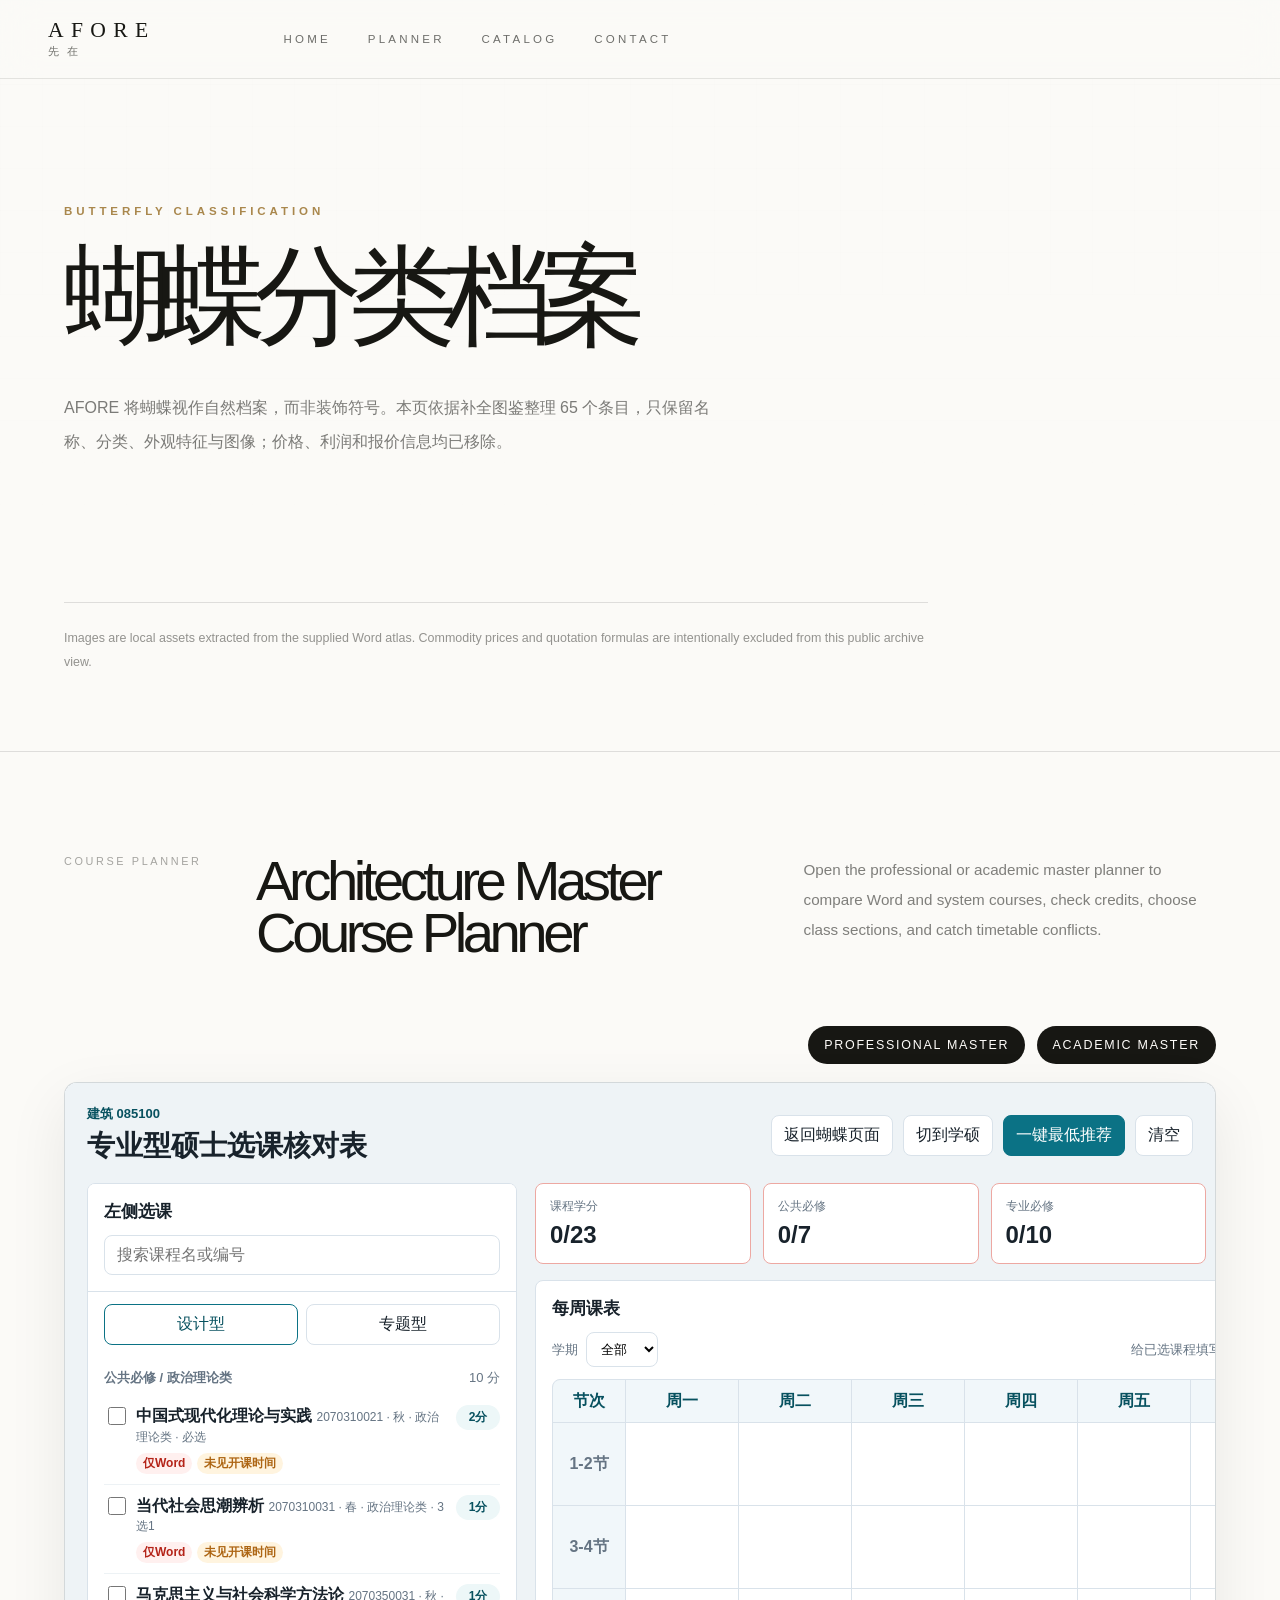
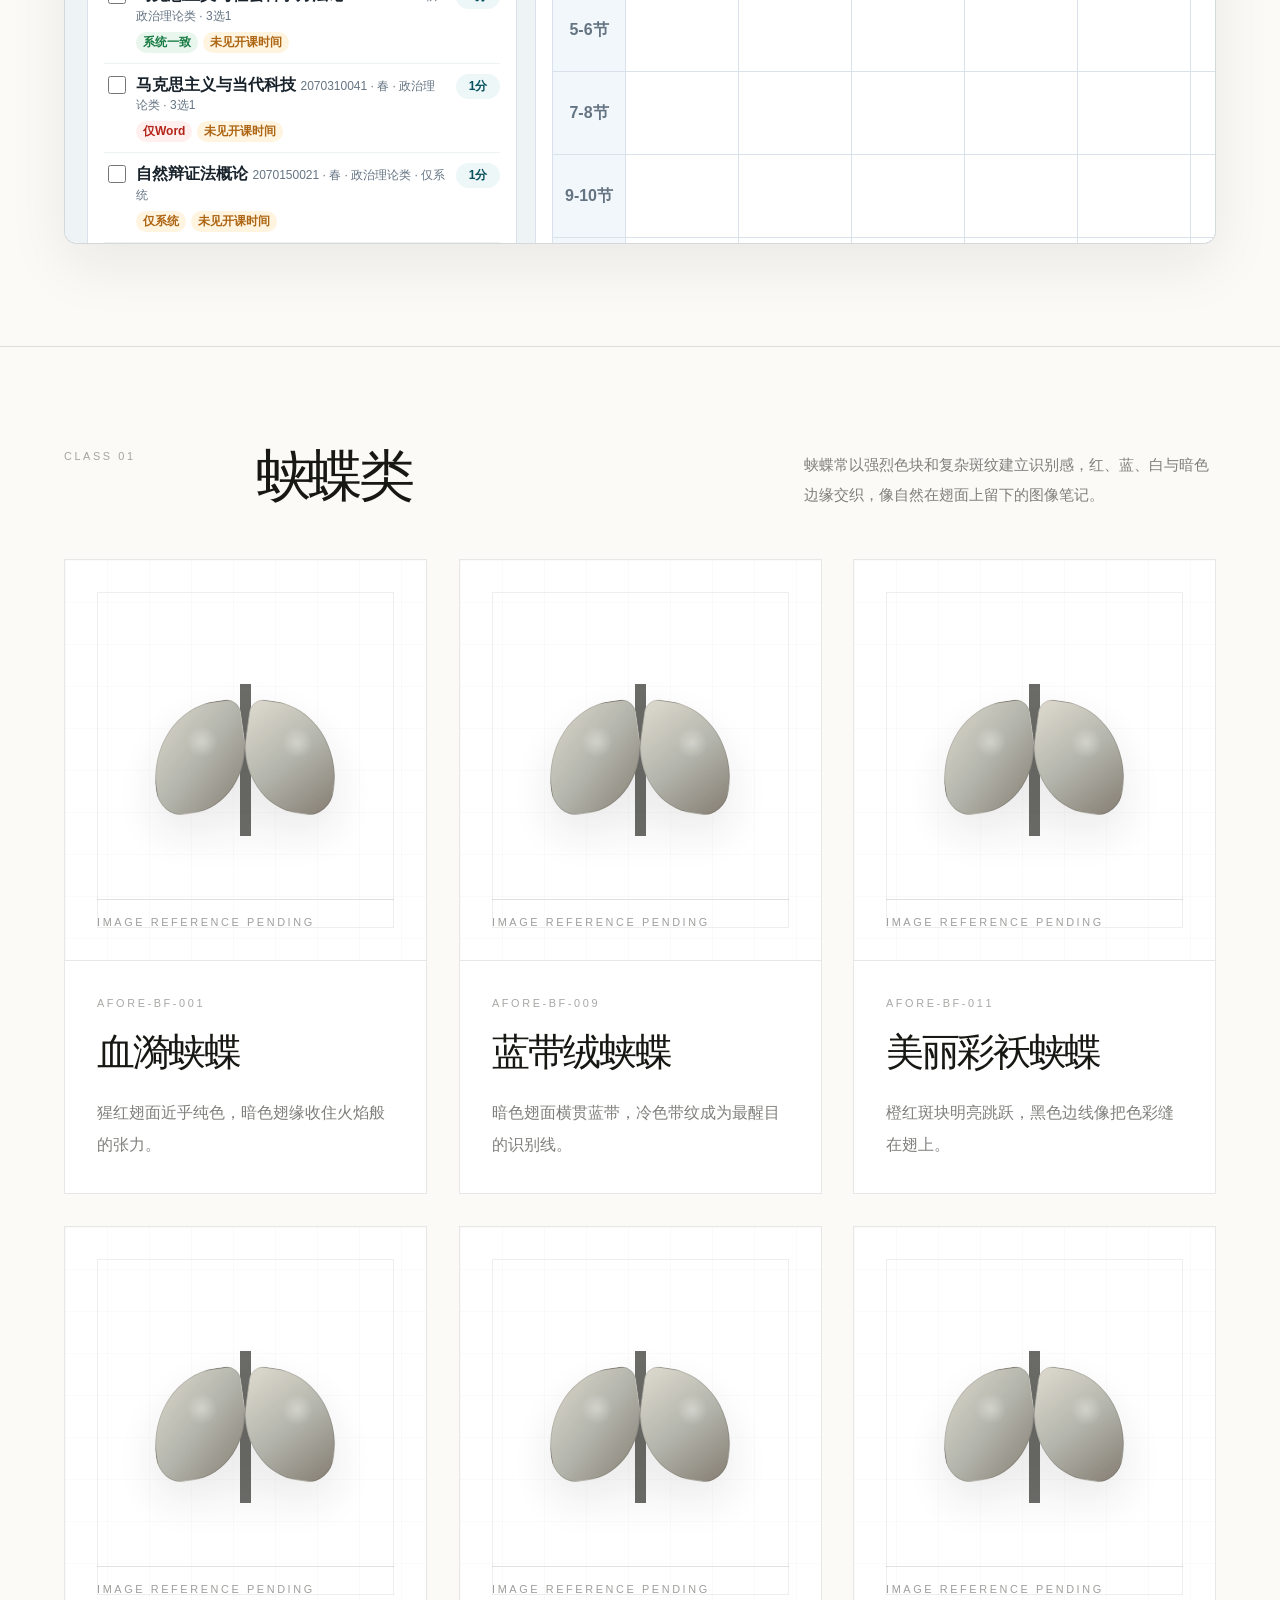
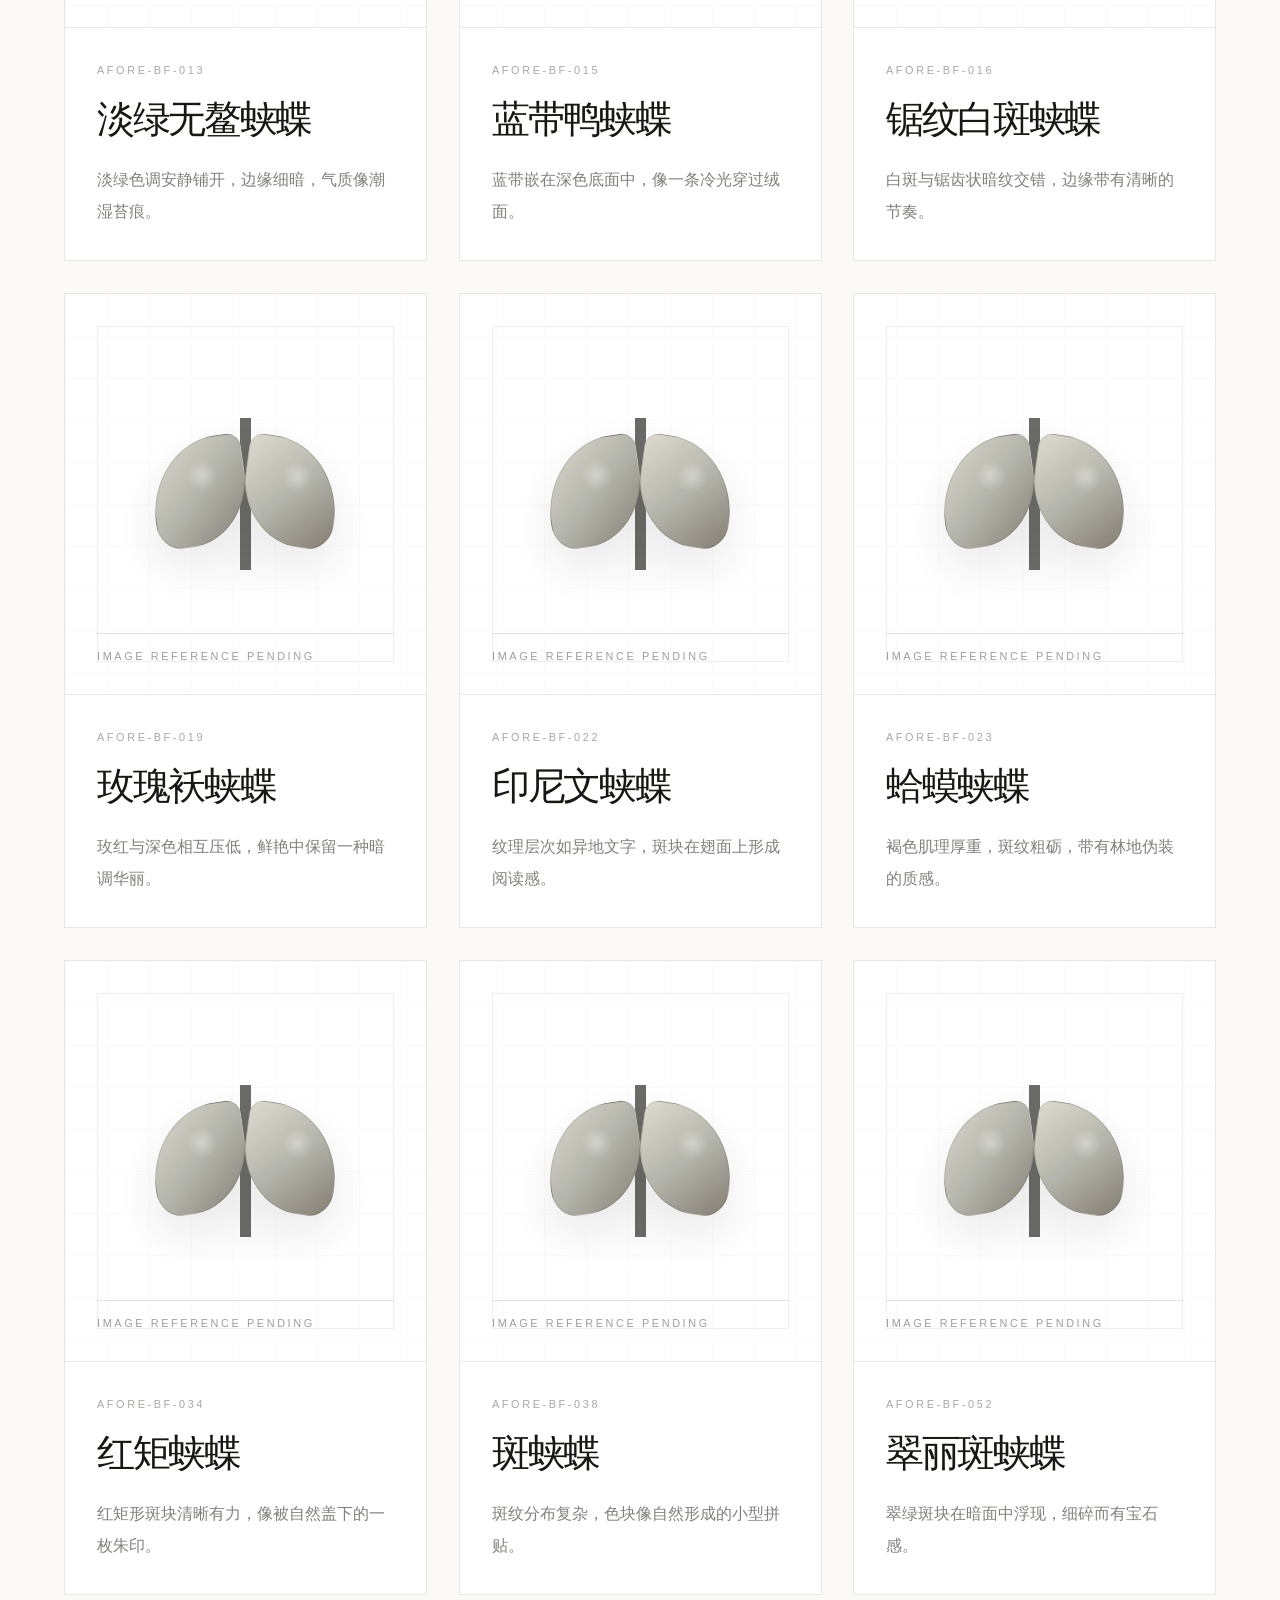
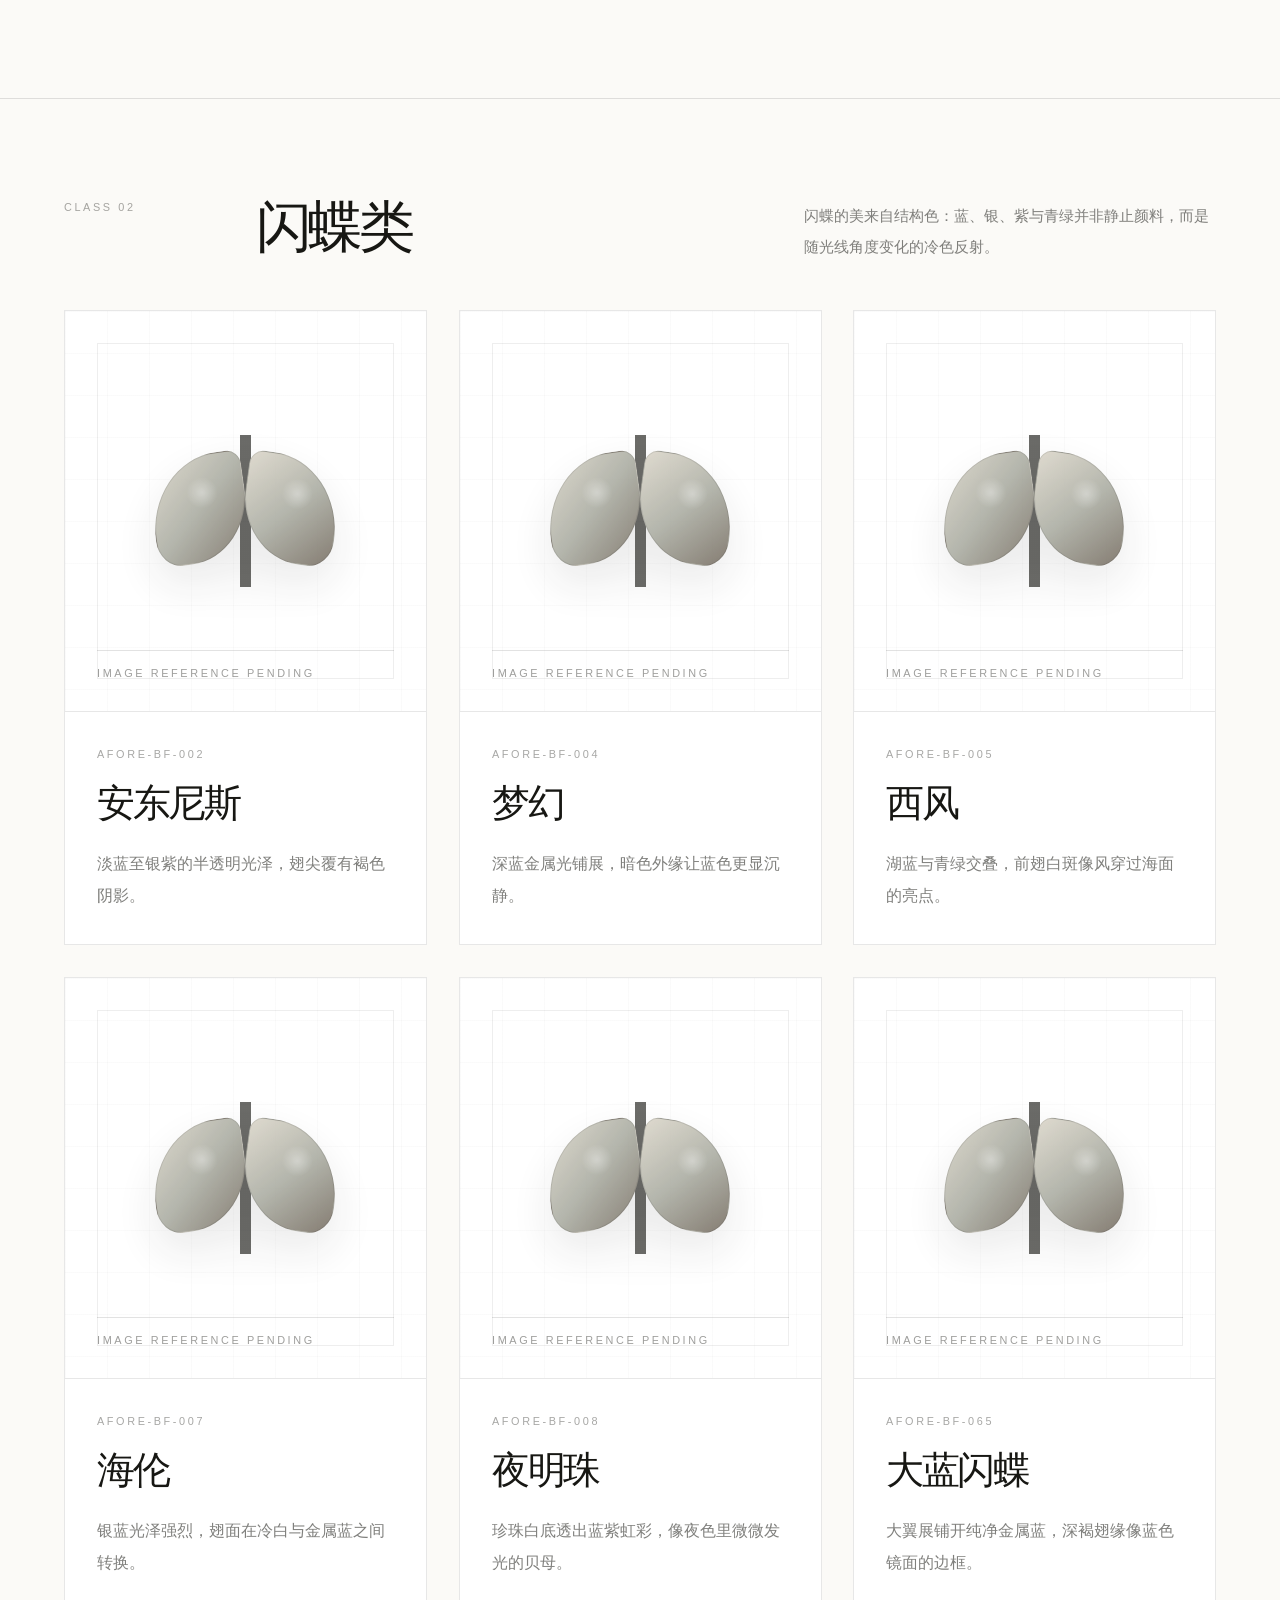
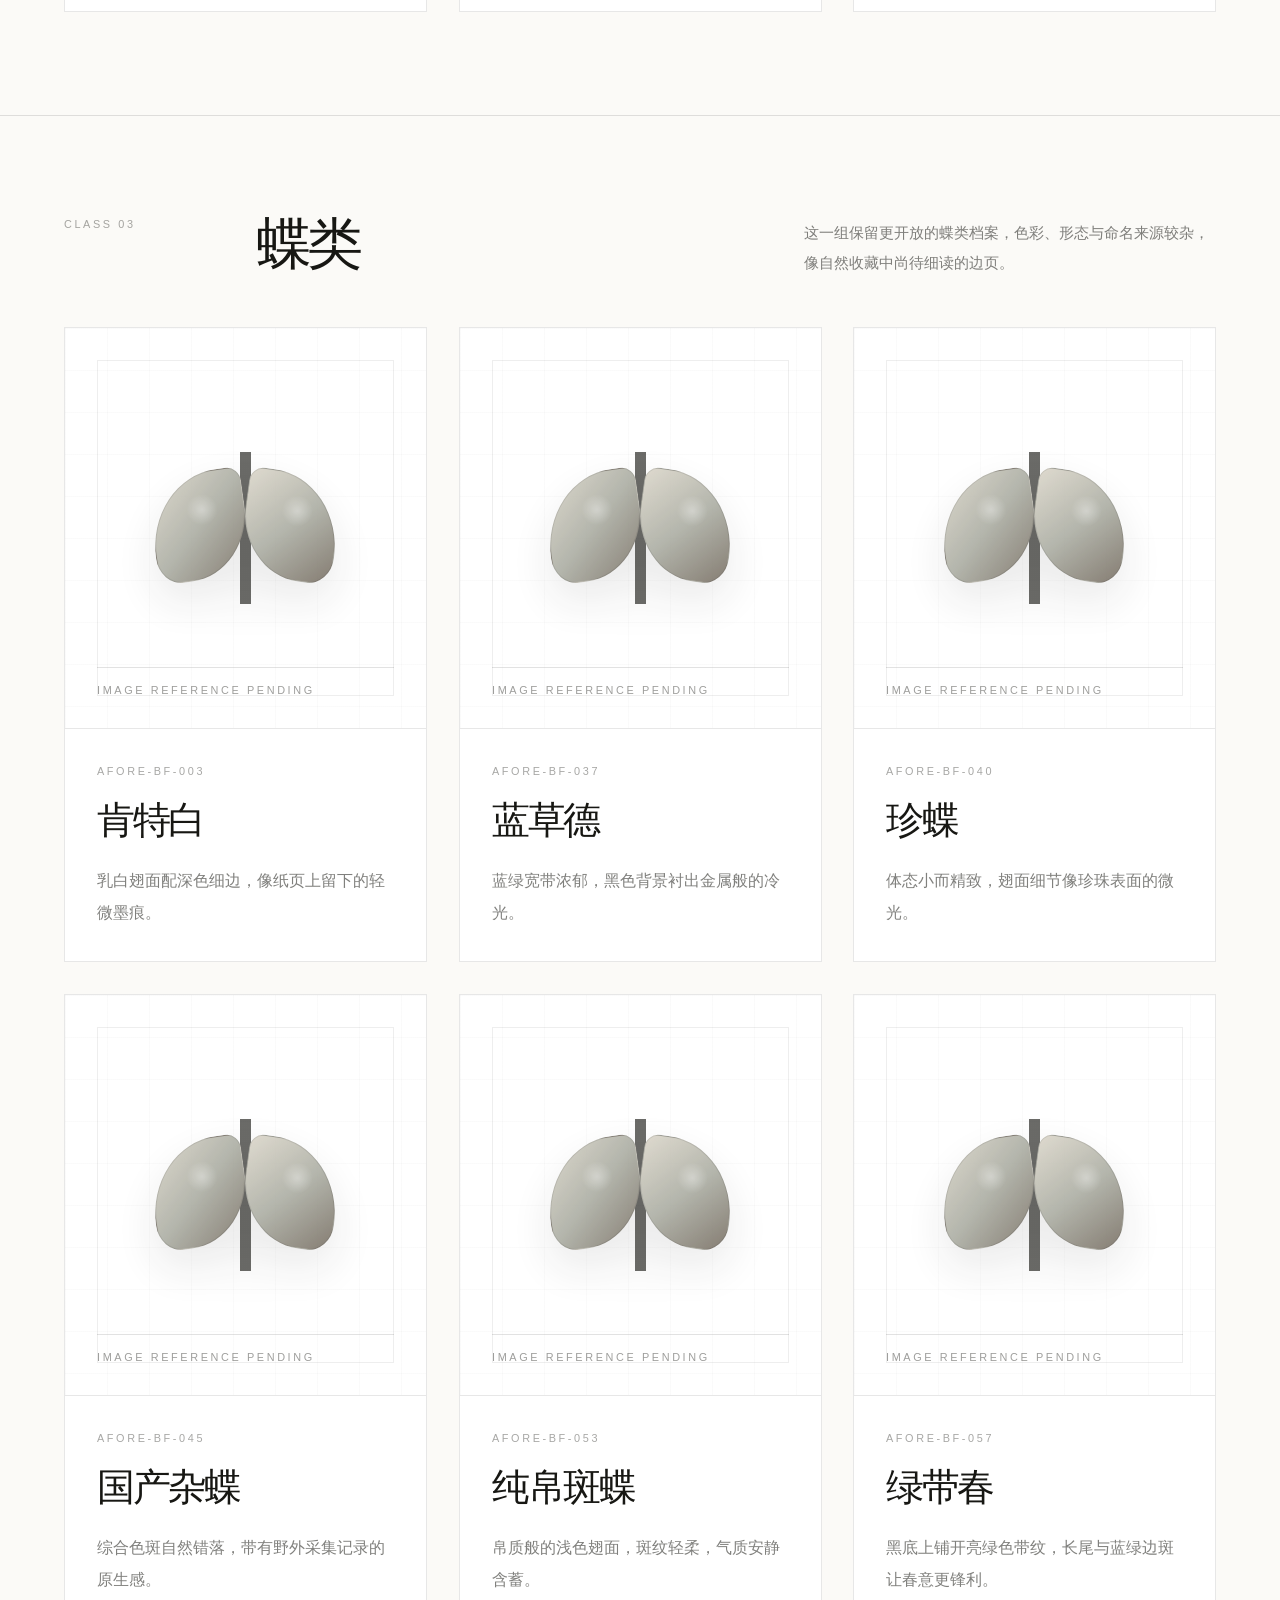
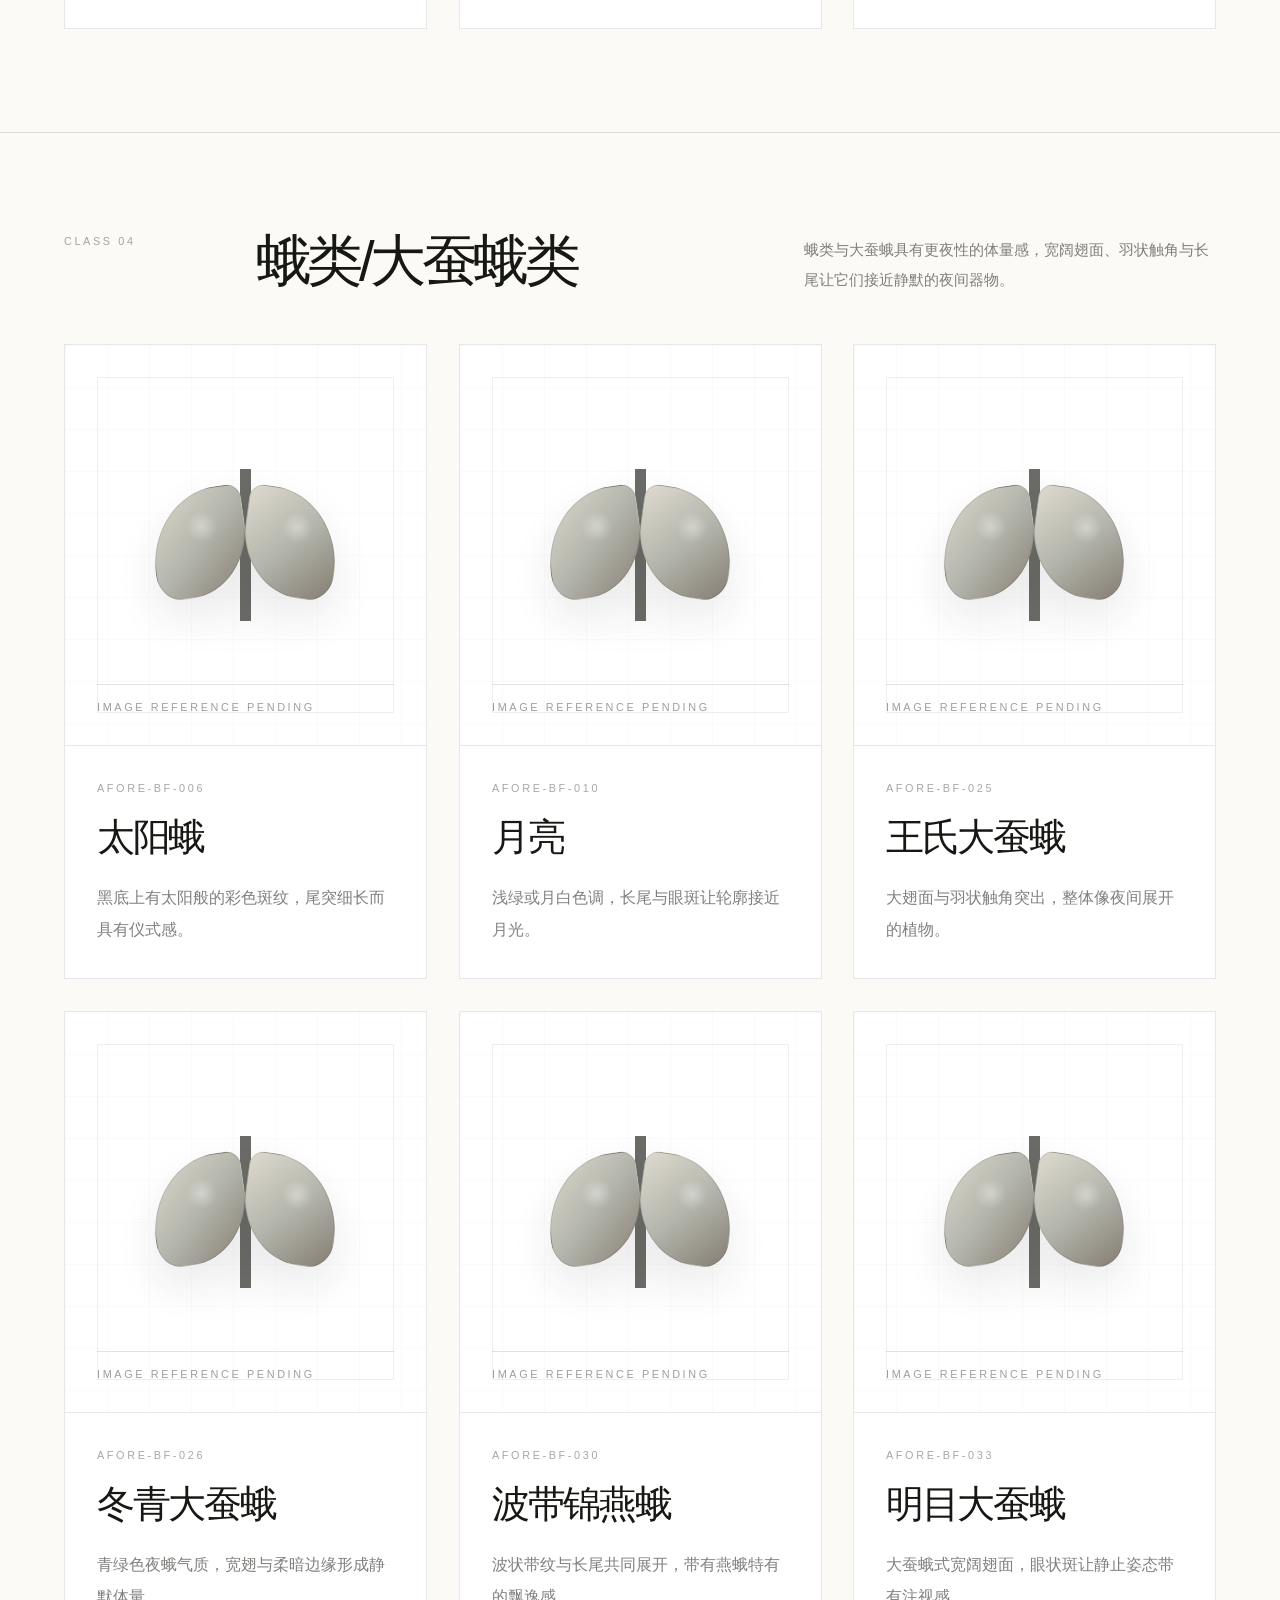
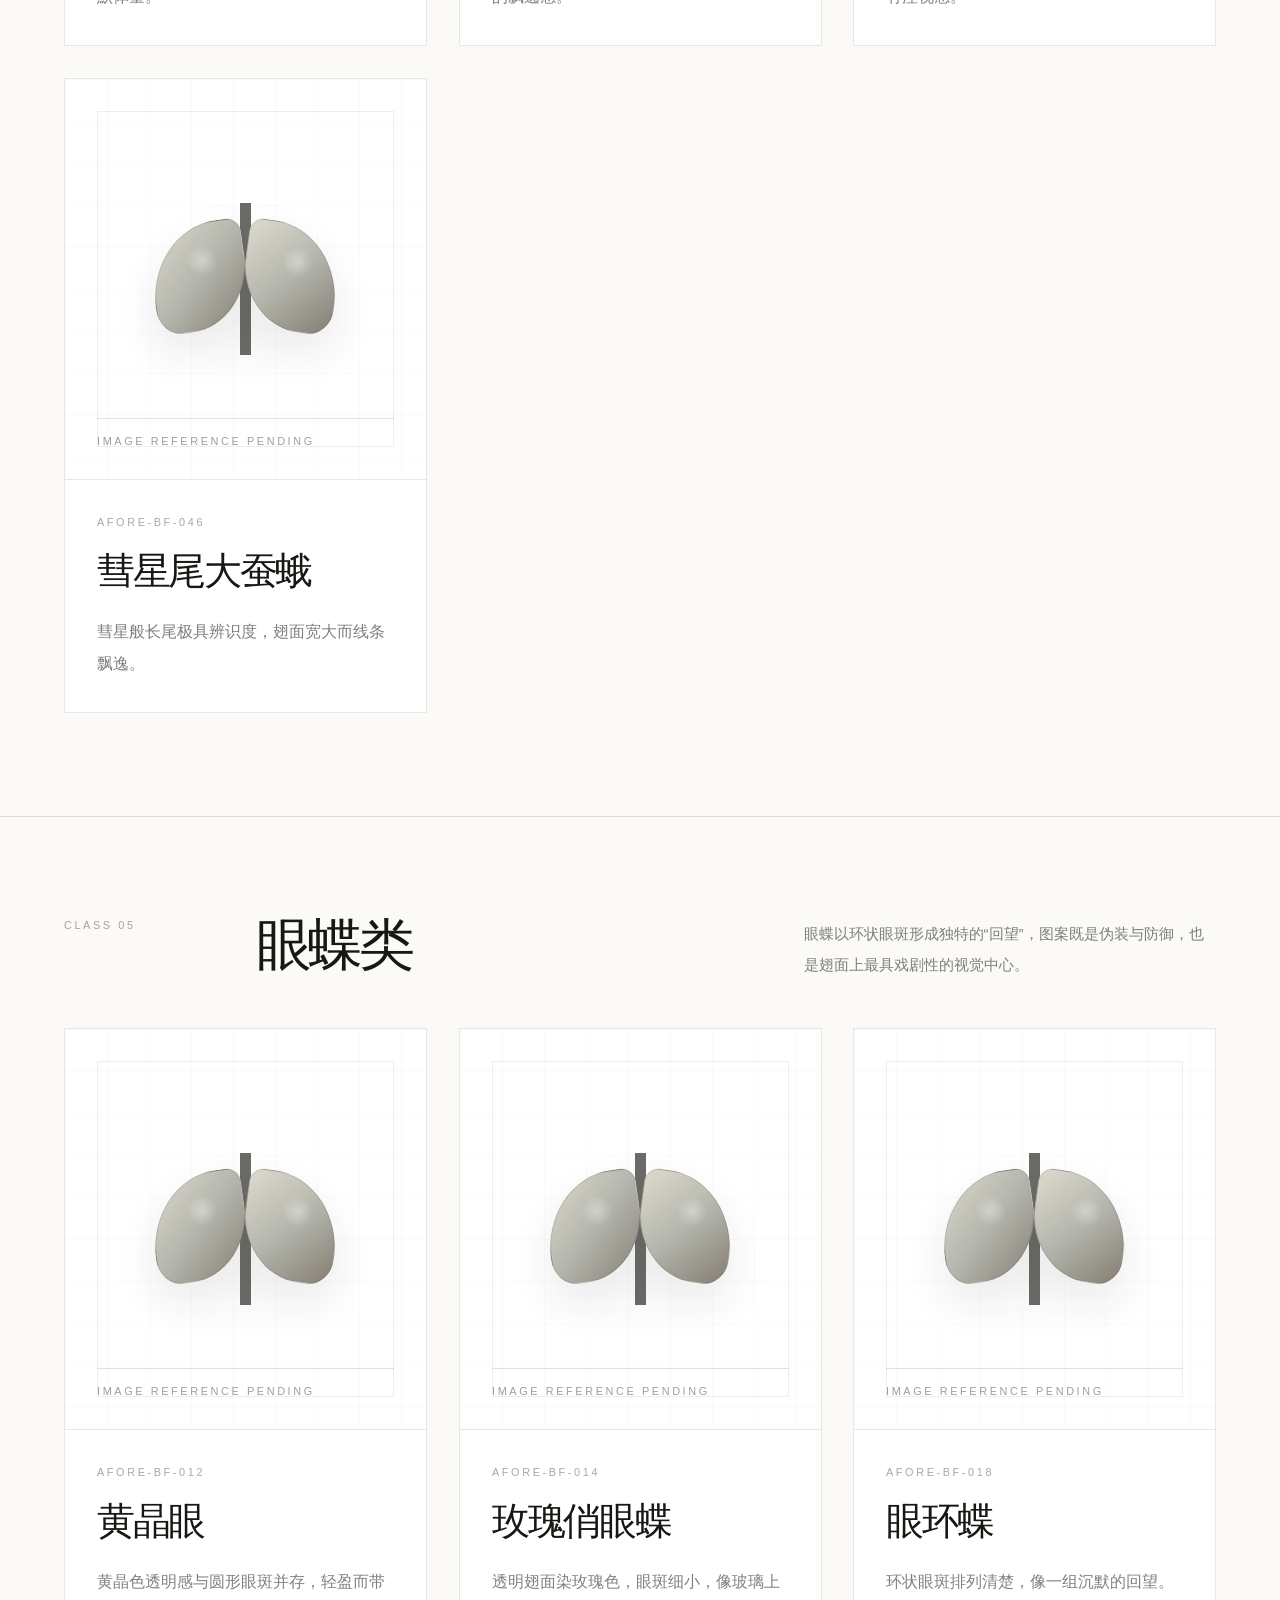
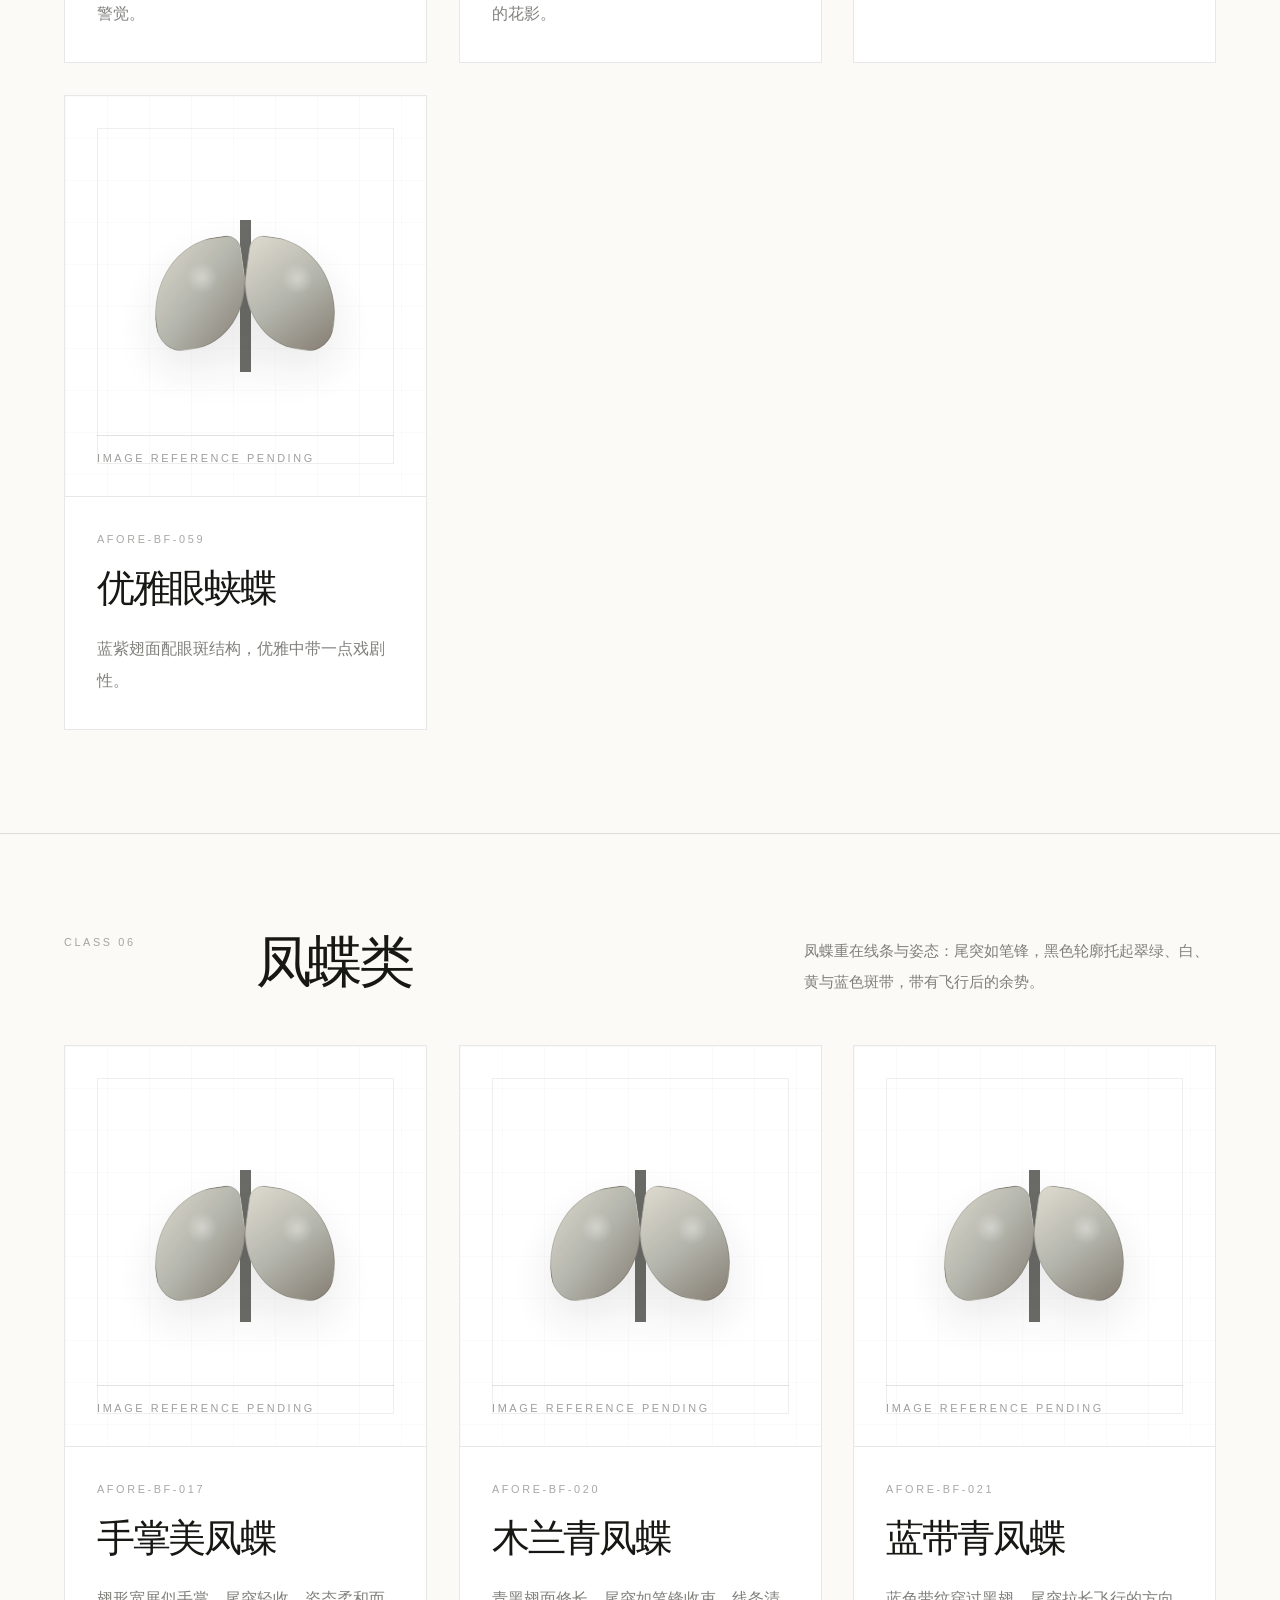
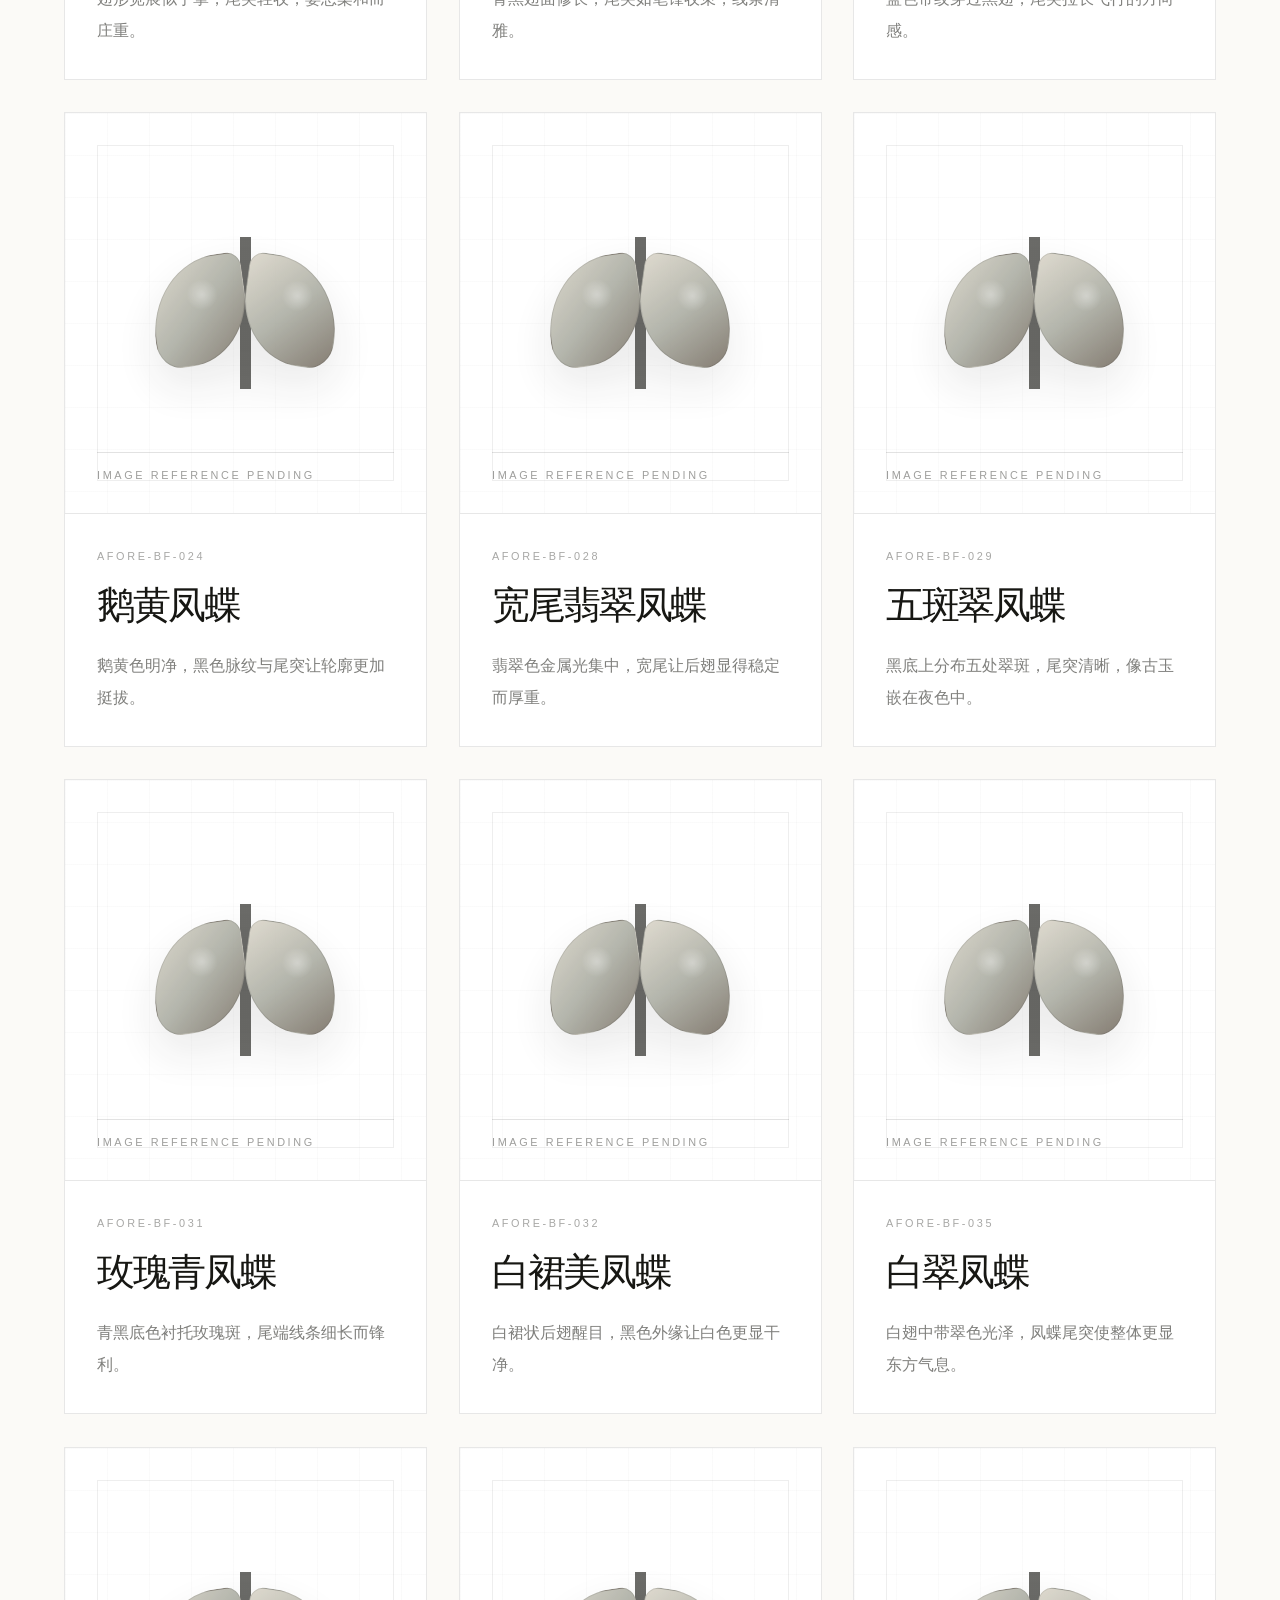
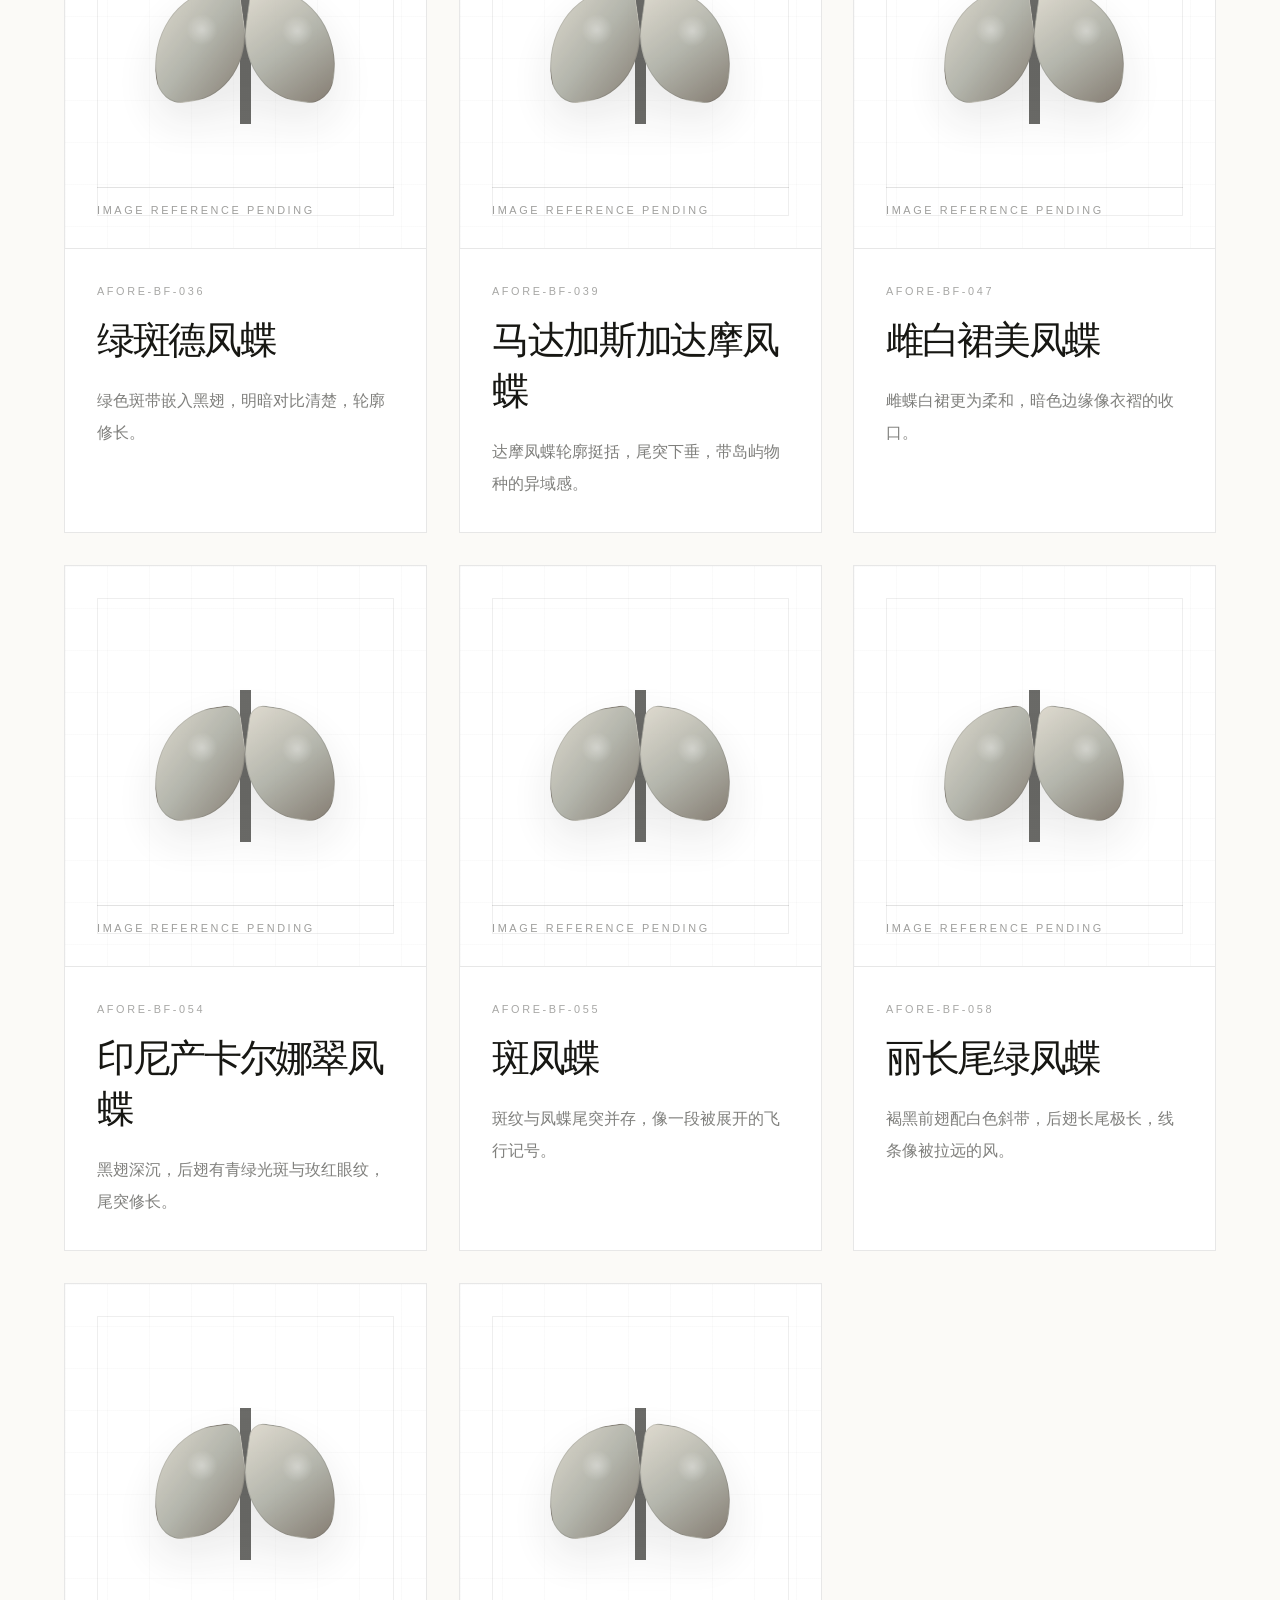
==== butterflies/index.html @ e0fe480c "Rename butterflies.html to index.html" ====
﻿<!doctype html>
<html lang="zh-CN">
  <head>
    <meta charset="UTF-8" />
    <meta name="viewport" content="width=device-width, initial-scale=1.0" />
    <title>Butterfly Archive | AFORE 先在</title>
    <link rel="stylesheet" href="preview.css" />
  </head>
  <body class="white-page">
    <header class="header white-header">
      <a class="logo" href="index.html"><span>AFORE</span><small>先在</small></a>
      <nav><a href="index.html">Home</a><a href="#course-planner">Planner</a><a href="#class-01">Catalog</a><a href="#contact">Contact</a></nav>
    </header>
    <main>
      <section class="archive-hero refined-title">
        <p class="kicker">Butterfly Classification</p>
        <h1>蝴蝶分类档案</h1>
        <p>AFORE 将蝴蝶视作自然档案，而非装饰符号。本页依据补全图鉴整理 65 个条目，只保留名称、分类、外观特征与图像；价格、利润和报价信息均已移除。</p>
      </section>
      <section class="catalog-note"><p>Images are local assets extracted from the supplied Word atlas. Commodity prices and quotation formulas are intentionally excluded from this public archive view.</p></section>
      <section class="course-planner-embed" id="course-planner" aria-labelledby="coursePlannerTitle">
        <div class="family-heading">
          <p>Course Planner</p>
          <h2 id="coursePlannerTitle">Architecture Master Course Planner</h2>
          <span>Open the professional or academic master planner to compare Word and system courses, check credits, choose class sections, and catch timetable conflicts.</span>
        </div>
        <div class="planner-actions">
          <a href="course-planner-professional.html">Professional Master</a>
          <a href="course-planner-academic.html">Academic Master</a>
        </div>
        <div class="planner-frame">
          <iframe src="course-planner-professional.html" title="Architecture Professional Master Course Planner" loading="lazy"></iframe>
        </div>
      </section>
      <section class="butterfly-family" id="class-01">
        <div class="family-heading">
          <p>Class 01</p>
          <h2>蛱蝶类</h2>
          <span>蛱蝶常以强烈色块和复杂斑纹建立识别感，红、蓝、白与暗色边缘交织，像自然在翅面上留下的图像笔记。</span>
        </div>
        <div class="butterfly-grid compact-grid">
          <a class="butterfly-card" href="butterflies/story.html#bf-001"><figure class="photo-stage"><img loading="lazy" decoding="async" alt="血漪蛱蝶白底展示图" src="assets/butterflies-full/bf-001.png" /></figure><div class="butterfly-info"><span>AFORE-BF-001</span><h3>血漪蛱蝶</h3><p>猩红翅面近乎纯色，暗色翅缘收住火焰般的张力。</p></div></a>
          <a class="butterfly-card" href="butterflies/story.html#bf-009"><figure class="photo-stage"><img loading="lazy" decoding="async" alt="蓝带绒蛱蝶白底展示图" src="assets/butterflies-full/bf-009.png" /></figure><div class="butterfly-info"><span>AFORE-BF-009</span><h3>蓝带绒蛱蝶</h3><p>暗色翅面横贯蓝带，冷色带纹成为最醒目的识别线。</p></div></a>
          <a class="butterfly-card" href="butterflies/story.html#bf-011"><figure class="photo-stage"><img loading="lazy" decoding="async" alt="美丽彩袄蛱蝶白底展示图" src="assets/butterflies-full/bf-011.png" /></figure><div class="butterfly-info"><span>AFORE-BF-011</span><h3>美丽彩袄蛱蝶</h3><p>橙红斑块明亮跳跃，黑色边线像把色彩缝在翅上。</p></div></a>
          <a class="butterfly-card" href="butterflies/story.html#bf-013"><figure class="photo-stage"><img loading="lazy" decoding="async" alt="淡绿无鳌蛱蝶白底展示图" src="assets/butterflies-full/bf-013.png" /></figure><div class="butterfly-info"><span>AFORE-BF-013</span><h3>淡绿无鳌蛱蝶</h3><p>淡绿色调安静铺开，边缘细暗，气质像潮湿苔痕。</p></div></a>
          <a class="butterfly-card" href="butterflies/story.html#bf-015"><figure class="photo-stage"><img loading="lazy" decoding="async" alt="蓝带鸭蛱蝶白底展示图" src="assets/butterflies-full/bf-015.png" /></figure><div class="butterfly-info"><span>AFORE-BF-015</span><h3>蓝带鸭蛱蝶</h3><p>蓝带嵌在深色底面中，像一条冷光穿过绒面。</p></div></a>
          <a class="butterfly-card" href="butterflies/story.html#bf-016"><figure class="photo-stage"><img loading="lazy" decoding="async" alt="锯纹白斑蛱蝶白底展示图" src="assets/butterflies-full/bf-016.png" /></figure><div class="butterfly-info"><span>AFORE-BF-016</span><h3>锯纹白斑蛱蝶</h3><p>白斑与锯齿状暗纹交错，边缘带有清晰的节奏。</p></div></a>
          <a class="butterfly-card" href="butterflies/story.html#bf-019"><figure class="photo-stage"><img loading="lazy" decoding="async" alt="玫瑰袄蛱蝶白底展示图" src="assets/butterflies-full/bf-019.png" /></figure><div class="butterfly-info"><span>AFORE-BF-019</span><h3>玫瑰袄蛱蝶</h3><p>玫红与深色相互压低，鲜艳中保留一种暗调华丽。</p></div></a>
          <a class="butterfly-card" href="butterflies/story.html#bf-022"><figure class="photo-stage"><img loading="lazy" decoding="async" alt="印尼文蛱蝶白底展示图" src="assets/butterflies-full/bf-022.png" /></figure><div class="butterfly-info"><span>AFORE-BF-022</span><h3>印尼文蛱蝶</h3><p>纹理层次如异地文字，斑块在翅面上形成阅读感。</p></div></a>
          <a class="butterfly-card" href="butterflies/story.html#bf-023"><figure class="photo-stage"><img loading="lazy" decoding="async" alt="蛤蟆蛱蝶白底展示图" src="assets/butterflies-full/bf-023.png" /></figure><div class="butterfly-info"><span>AFORE-BF-023</span><h3>蛤蟆蛱蝶</h3><p>褐色肌理厚重，斑纹粗砺，带有林地伪装的质感。</p></div></a>
          <a class="butterfly-card" href="butterflies/story.html#bf-034"><figure class="photo-stage"><img loading="lazy" decoding="async" alt="红矩蛱蝶白底展示图" src="assets/butterflies-full/bf-034.png" /></figure><div class="butterfly-info"><span>AFORE-BF-034</span><h3>红矩蛱蝶</h3><p>红矩形斑块清晰有力，像被自然盖下的一枚朱印。</p></div></a>
          <a class="butterfly-card" href="butterflies/story.html#bf-038"><figure class="photo-stage"><img loading="lazy" decoding="async" alt="斑蛱蝶白底展示图" src="assets/butterflies-full/bf-038.png" /></figure><div class="butterfly-info"><span>AFORE-BF-038</span><h3>斑蛱蝶</h3><p>斑纹分布复杂，色块像自然形成的小型拼贴。</p></div></a>
          <a class="butterfly-card" href="butterflies/story.html#bf-052"><figure class="photo-stage"><img loading="lazy" decoding="async" alt="翠丽斑蛱蝶白底展示图" src="assets/butterflies-full/bf-052.png" /></figure><div class="butterfly-info"><span>AFORE-BF-052</span><h3>翠丽斑蛱蝶</h3><p>翠绿斑块在暗面中浮现，细碎而有宝石感。</p></div></a>
        </div>
      </section>
      <section class="butterfly-family" id="class-02">
        <div class="family-heading">
          <p>Class 02</p>
          <h2>闪蝶类</h2>
          <span>闪蝶的美来自结构色：蓝、银、紫与青绿并非静止颜料，而是随光线角度变化的冷色反射。</span>
        </div>
        <div class="butterfly-grid compact-grid">
          <a class="butterfly-card" href="butterflies/story.html#bf-002"><figure class="photo-stage"><img loading="lazy" decoding="async" alt="安东尼斯白底展示图" src="assets/butterflies-full/bf-002.png" /></figure><div class="butterfly-info"><span>AFORE-BF-002</span><h3>安东尼斯</h3><p>淡蓝至银紫的半透明光泽，翅尖覆有褐色阴影。</p></div></a>
          <a class="butterfly-card" href="butterflies/story.html#bf-004"><figure class="photo-stage"><img loading="lazy" decoding="async" alt="梦幻白底展示图" src="assets/butterflies-full/bf-004.png" /></figure><div class="butterfly-info"><span>AFORE-BF-004</span><h3>梦幻</h3><p>深蓝金属光铺展，暗色外缘让蓝色更显沉静。</p></div></a>
          <a class="butterfly-card" href="butterflies/story.html#bf-005"><figure class="photo-stage"><img loading="lazy" decoding="async" alt="西风白底展示图" src="assets/butterflies-full/bf-005.png" /></figure><div class="butterfly-info"><span>AFORE-BF-005</span><h3>西风</h3><p>湖蓝与青绿交叠，前翅白斑像风穿过海面的亮点。</p></div></a>
          <a class="butterfly-card" href="butterflies/story.html#bf-007"><figure class="photo-stage"><img loading="lazy" decoding="async" alt="海伦白底展示图" src="assets/butterflies-full/bf-007.png" /></figure><div class="butterfly-info"><span>AFORE-BF-007</span><h3>海伦</h3><p>银蓝光泽强烈，翅面在冷白与金属蓝之间转换。</p></div></a>
          <a class="butterfly-card" href="butterflies/story.html#bf-008"><figure class="photo-stage"><img loading="lazy" decoding="async" alt="夜明珠白底展示图" src="assets/butterflies-full/bf-008.png" /></figure><div class="butterfly-info"><span>AFORE-BF-008</span><h3>夜明珠</h3><p>珍珠白底透出蓝紫虹彩，像夜色里微微发光的贝母。</p></div></a>
          <a class="butterfly-card" href="butterflies/story.html#bf-065"><figure class="photo-stage"><img loading="lazy" decoding="async" alt="大蓝闪蝶白底展示图" src="assets/butterflies-full/bf-065.png" /></figure><div class="butterfly-info"><span>AFORE-BF-065</span><h3>大蓝闪蝶</h3><p>大翼展铺开纯净金属蓝，深褐翅缘像蓝色镜面的边框。</p></div></a>
        </div>
      </section>
      <section class="butterfly-family" id="class-03">
        <div class="family-heading">
          <p>Class 03</p>
          <h2>蝶类</h2>
          <span>这一组保留更开放的蝶类档案，色彩、形态与命名来源较杂，像自然收藏中尚待细读的边页。</span>
        </div>
        <div class="butterfly-grid compact-grid">
          <a class="butterfly-card" href="butterflies/story.html#bf-003"><figure class="photo-stage"><img loading="lazy" decoding="async" alt="肯特白白底展示图" src="assets/butterflies-full/bf-003.png" /></figure><div class="butterfly-info"><span>AFORE-BF-003</span><h3>肯特白</h3><p>乳白翅面配深色细边，像纸页上留下的轻微墨痕。</p></div></a>
          <a class="butterfly-card" href="butterflies/story.html#bf-037"><figure class="photo-stage"><img loading="lazy" decoding="async" alt="蓝草德白底展示图" src="assets/butterflies-full/bf-037.png" /></figure><div class="butterfly-info"><span>AFORE-BF-037</span><h3>蓝草德</h3><p>蓝绿宽带浓郁，黑色背景衬出金属般的冷光。</p></div></a>
          <a class="butterfly-card" href="butterflies/story.html#bf-040"><figure class="photo-stage"><img loading="lazy" decoding="async" alt="珍蝶白底展示图" src="assets/butterflies-full/bf-040.png" /></figure><div class="butterfly-info"><span>AFORE-BF-040</span><h3>珍蝶</h3><p>体态小而精致，翅面细节像珍珠表面的微光。</p></div></a>
          <a class="butterfly-card" href="butterflies/story.html#bf-045"><figure class="photo-stage"><img loading="lazy" decoding="async" alt="国产杂蝶白底展示图" src="assets/butterflies-full/bf-045.png" /></figure><div class="butterfly-info"><span>AFORE-BF-045</span><h3>国产杂蝶</h3><p>综合色斑自然错落，带有野外采集记录的原生感。</p></div></a>
          <a class="butterfly-card" href="butterflies/story.html#bf-053"><figure class="photo-stage"><img loading="lazy" decoding="async" alt="纯帛斑蝶白底展示图" src="assets/butterflies-full/bf-053.png" /></figure><div class="butterfly-info"><span>AFORE-BF-053</span><h3>纯帛斑蝶</h3><p>帛质般的浅色翅面，斑纹轻柔，气质安静含蓄。</p></div></a>
          <a class="butterfly-card" href="butterflies/story.html#bf-057"><figure class="photo-stage"><img loading="lazy" decoding="async" alt="绿带春白底展示图" src="assets/butterflies-full/bf-057.png" /></figure><div class="butterfly-info"><span>AFORE-BF-057</span><h3>绿带春</h3><p>黑底上铺开亮绿色带纹，长尾与蓝绿边斑让春意更锋利。</p></div></a>
        </div>
      </section>
      <section class="butterfly-family" id="class-04">
        <div class="family-heading">
          <p>Class 04</p>
          <h2>蛾类/大蚕蛾类</h2>
          <span>蛾类与大蚕蛾具有更夜性的体量感，宽阔翅面、羽状触角与长尾让它们接近静默的夜间器物。</span>
        </div>
        <div class="butterfly-grid compact-grid">
          <a class="butterfly-card" href="butterflies/story.html#bf-006"><figure class="photo-stage"><img loading="lazy" decoding="async" alt="太阳蛾白底展示图" src="assets/butterflies-full/bf-006.png" /></figure><div class="butterfly-info"><span>AFORE-BF-006</span><h3>太阳蛾</h3><p>黑底上有太阳般的彩色斑纹，尾突细长而具有仪式感。</p></div></a>
          <a class="butterfly-card" href="butterflies/story.html#bf-010"><figure class="photo-stage"><img loading="lazy" decoding="async" alt="月亮白底展示图" src="assets/butterflies-full/bf-010.png" /></figure><div class="butterfly-info"><span>AFORE-BF-010</span><h3>月亮</h3><p>浅绿或月白色调，长尾与眼斑让轮廓接近月光。</p></div></a>
          <a class="butterfly-card" href="butterflies/story.html#bf-025"><figure class="photo-stage"><img loading="lazy" decoding="async" alt="王氏大蚕蛾白底展示图" src="assets/butterflies-full/bf-025.png" /></figure><div class="butterfly-info"><span>AFORE-BF-025</span><h3>王氏大蚕蛾</h3><p>大翅面与羽状触角突出，整体像夜间展开的植物。</p></div></a>
          <a class="butterfly-card" href="butterflies/story.html#bf-026"><figure class="photo-stage"><img loading="lazy" decoding="async" alt="冬青大蚕蛾白底展示图" src="assets/butterflies-full/bf-026.png" /></figure><div class="butterfly-info"><span>AFORE-BF-026</span><h3>冬青大蚕蛾</h3><p>青绿色夜蛾气质，宽翅与柔暗边缘形成静默体量。</p></div></a>
          <a class="butterfly-card" href="butterflies/story.html#bf-030"><figure class="photo-stage"><img loading="lazy" decoding="async" alt="波带锦燕蛾白底展示图" src="assets/butterflies-full/bf-030.png" /></figure><div class="butterfly-info"><span>AFORE-BF-030</span><h3>波带锦燕蛾</h3><p>波状带纹与长尾共同展开，带有燕蛾特有的飘逸感。</p></div></a>
          <a class="butterfly-card" href="butterflies/story.html#bf-033"><figure class="photo-stage"><img loading="lazy" decoding="async" alt="明目大蚕蛾白底展示图" src="assets/butterflies-full/bf-033.png" /></figure><div class="butterfly-info"><span>AFORE-BF-033</span><h3>明目大蚕蛾</h3><p>大蚕蛾式宽阔翅面，眼状斑让静止姿态带有注视感。</p></div></a>
          <a class="butterfly-card" href="butterflies/story.html#bf-046"><figure class="photo-stage"><img loading="lazy" decoding="async" alt="彗星尾大蚕蛾白底展示图" src="assets/butterflies-full/bf-046.png" /></figure><div class="butterfly-info"><span>AFORE-BF-046</span><h3>彗星尾大蚕蛾</h3><p>彗星般长尾极具辨识度，翅面宽大而线条飘逸。</p></div></a>
        </div>
      </section>
      <section class="butterfly-family" id="class-05">
        <div class="family-heading">
          <p>Class 05</p>
          <h2>眼蝶类</h2>
          <span>眼蝶以环状眼斑形成独特的“回望”，图案既是伪装与防御，也是翅面上最具戏剧性的视觉中心。</span>
        </div>
        <div class="butterfly-grid compact-grid">
          <a class="butterfly-card" href="butterflies/story.html#bf-012"><figure class="photo-stage"><img loading="lazy" decoding="async" alt="黄晶眼白底展示图" src="assets/butterflies-full/bf-012.png" /></figure><div class="butterfly-info"><span>AFORE-BF-012</span><h3>黄晶眼</h3><p>黄晶色透明感与圆形眼斑并存，轻盈而带警觉。</p></div></a>
          <a class="butterfly-card" href="butterflies/story.html#bf-014"><figure class="photo-stage"><img loading="lazy" decoding="async" alt="玫瑰俏眼蝶白底展示图" src="assets/butterflies-full/bf-014.png" /></figure><div class="butterfly-info"><span>AFORE-BF-014</span><h3>玫瑰俏眼蝶</h3><p>透明翅面染玫瑰色，眼斑细小，像玻璃上的花影。</p></div></a>
          <a class="butterfly-card" href="butterflies/story.html#bf-018"><figure class="photo-stage"><img loading="lazy" decoding="async" alt="眼环蝶白底展示图" src="assets/butterflies-full/bf-018.png" /></figure><div class="butterfly-info"><span>AFORE-BF-018</span><h3>眼环蝶</h3><p>环状眼斑排列清楚，像一组沉默的回望。</p></div></a>
          <a class="butterfly-card" href="butterflies/story.html#bf-059"><figure class="photo-stage"><img loading="lazy" decoding="async" alt="优雅眼蛱蝶白底展示图" src="assets/butterflies-full/bf-059.png" /></figure><div class="butterfly-info"><span>AFORE-BF-059</span><h3>优雅眼蛱蝶</h3><p>蓝紫翅面配眼斑结构，优雅中带一点戏剧性。</p></div></a>
        </div>
      </section>
      <section class="butterfly-family" id="class-06">
        <div class="family-heading">
          <p>Class 06</p>
          <h2>凤蝶类</h2>
          <span>凤蝶重在线条与姿态：尾突如笔锋，黑色轮廓托起翠绿、白、黄与蓝色斑带，带有飞行后的余势。</span>
        </div>
        <div class="butterfly-grid compact-grid">
          <a class="butterfly-card" href="butterflies/story.html#bf-017"><figure class="photo-stage"><img loading="lazy" decoding="async" alt="手掌美凤蝶白底展示图" src="assets/butterflies-full/bf-017.png" /></figure><div class="butterfly-info"><span>AFORE-BF-017</span><h3>手掌美凤蝶</h3><p>翅形宽展似手掌，尾突轻收，姿态柔和而庄重。</p></div></a>
          <a class="butterfly-card" href="butterflies/story.html#bf-020"><figure class="photo-stage"><img loading="lazy" decoding="async" alt="木兰青凤蝶白底展示图" src="assets/butterflies-full/bf-020.png" /></figure><div class="butterfly-info"><span>AFORE-BF-020</span><h3>木兰青凤蝶</h3><p>青黑翅面修长，尾突如笔锋收束，线条清雅。</p></div></a>
          <a class="butterfly-card" href="butterflies/story.html#bf-021"><figure class="photo-stage"><img loading="lazy" decoding="async" alt="蓝带青凤蝶白底展示图" src="assets/butterflies-full/bf-021.png" /></figure><div class="butterfly-info"><span>AFORE-BF-021</span><h3>蓝带青凤蝶</h3><p>蓝色带纹穿过黑翅，尾突拉长飞行的方向感。</p></div></a>
          <a class="butterfly-card" href="butterflies/story.html#bf-024"><figure class="photo-stage"><img loading="lazy" decoding="async" alt="鹅黄凤蝶白底展示图" src="assets/butterflies-full/bf-024.png" /></figure><div class="butterfly-info"><span>AFORE-BF-024</span><h3>鹅黄凤蝶</h3><p>鹅黄色明净，黑色脉纹与尾突让轮廓更加挺拔。</p></div></a>
          <a class="butterfly-card" href="butterflies/story.html#bf-028"><figure class="photo-stage"><img loading="lazy" decoding="async" alt="宽尾翡翠凤蝶白底展示图" src="assets/butterflies-full/bf-028.png" /></figure><div class="butterfly-info"><span>AFORE-BF-028</span><h3>宽尾翡翠凤蝶</h3><p>翡翠色金属光集中，宽尾让后翅显得稳定而厚重。</p></div></a>
          <a class="butterfly-card" href="butterflies/story.html#bf-029"><figure class="photo-stage"><img loading="lazy" decoding="async" alt="五斑翠凤蝶白底展示图" src="assets/butterflies-full/bf-029.png" /></figure><div class="butterfly-info"><span>AFORE-BF-029</span><h3>五斑翠凤蝶</h3><p>黑底上分布五处翠斑，尾突清晰，像古玉嵌在夜色中。</p></div></a>
          <a class="butterfly-card" href="butterflies/story.html#bf-031"><figure class="photo-stage"><img loading="lazy" decoding="async" alt="玫瑰青凤蝶白底展示图" src="assets/butterflies-full/bf-031.png" /></figure><div class="butterfly-info"><span>AFORE-BF-031</span><h3>玫瑰青凤蝶</h3><p>青黑底色衬托玫瑰斑，尾端线条细长而锋利。</p></div></a>
          <a class="butterfly-card" href="butterflies/story.html#bf-032"><figure class="photo-stage"><img loading="lazy" decoding="async" alt="白裙美凤蝶白底展示图" src="assets/butterflies-full/bf-032.png" /></figure><div class="butterfly-info"><span>AFORE-BF-032</span><h3>白裙美凤蝶</h3><p>白裙状后翅醒目，黑色外缘让白色更显干净。</p></div></a>
          <a class="butterfly-card" href="butterflies/story.html#bf-035"><figure class="photo-stage"><img loading="lazy" decoding="async" alt="白翠凤蝶白底展示图" src="assets/butterflies-full/bf-035.png" /></figure><div class="butterfly-info"><span>AFORE-BF-035</span><h3>白翠凤蝶</h3><p>白翅中带翠色光泽，凤蝶尾突使整体更显东方气息。</p></div></a>
          <a class="butterfly-card" href="butterflies/story.html#bf-036"><figure class="photo-stage"><img loading="lazy" decoding="async" alt="绿斑德凤蝶白底展示图" src="assets/butterflies-full/bf-036.png" /></figure><div class="butterfly-info"><span>AFORE-BF-036</span><h3>绿斑德凤蝶</h3><p>绿色斑带嵌入黑翅，明暗对比清楚，轮廓修长。</p></div></a>
          <a class="butterfly-card" href="butterflies/story.html#bf-039"><figure class="photo-stage"><img loading="lazy" decoding="async" alt="马达加斯加达摩凤蝶白底展示图" src="assets/butterflies-full/bf-039.png" /></figure><div class="butterfly-info"><span>AFORE-BF-039</span><h3>马达加斯加达摩凤蝶</h3><p>达摩凤蝶轮廓挺括，尾突下垂，带岛屿物种的异域感。</p></div></a>
          <a class="butterfly-card" href="butterflies/story.html#bf-047"><figure class="photo-stage"><img loading="lazy" decoding="async" alt="雌白裙美凤蝶白底展示图" src="assets/butterflies-full/bf-047.png" /></figure><div class="butterfly-info"><span>AFORE-BF-047</span><h3>雌白裙美凤蝶</h3><p>雌蝶白裙更为柔和，暗色边缘像衣褶的收口。</p></div></a>
          <a class="butterfly-card" href="butterflies/story.html#bf-054"><figure class="photo-stage"><img loading="lazy" decoding="async" alt="印尼产卡尔娜翠凤蝶白底展示图" src="assets/butterflies-full/bf-054.png" /></figure><div class="butterfly-info"><span>AFORE-BF-054</span><h3>印尼产卡尔娜翠凤蝶</h3><p>黑翅深沉，后翅有青绿光斑与玫红眼纹，尾突修长。</p></div></a>
          <a class="butterfly-card" href="butterflies/story.html#bf-055"><figure class="photo-stage"><img loading="lazy" decoding="async" alt="斑凤蝶白底展示图" src="assets/butterflies-full/bf-055.png" /></figure><div class="butterfly-info"><span>AFORE-BF-055</span><h3>斑凤蝶</h3><p>斑纹与凤蝶尾突并存，像一段被展开的飞行记号。</p></div></a>
          <a class="butterfly-card" href="butterflies/story.html#bf-058"><figure class="photo-stage"><img loading="lazy" decoding="async" alt="丽长尾绿凤蝶白底展示图" src="assets/butterflies-full/bf-058.png" /></figure><div class="butterfly-info"><span>AFORE-BF-058</span><h3>丽长尾绿凤蝶</h3><p>褐黑前翅配白色斜带，后翅长尾极长，线条像被拉远的风。</p></div></a>
          <a class="butterfly-card" href="butterflies/story.html#bf-061"><figure class="photo-stage"><img loading="lazy" decoding="async" alt="巨美凤蝶白底展示图" src="assets/butterflies-full/bf-061.png" /></figure><div class="butterfly-info"><span>AFORE-BF-061</span><h3>巨美凤蝶</h3><p>体型较大，凤蝶轮廓舒展，整体有庄重的收藏感。</p></div></a>
          <a class="butterfly-card" href="butterflies/story.html#bf-062"><figure class="photo-stage"><img loading="lazy" decoding="async" alt="天堂凤蝶白底展示图" src="assets/butterflies-full/bf-062.png" /></figure><div class="butterfly-info"><span>AFORE-BF-062</span><h3>天堂凤蝶</h3><p>黑翅中央带宝石蓝区域，像夜色中开启的天窗。</p></div></a>
        </div>
      </section>
      <section class="butterfly-family" id="class-07">
        <div class="family-heading">
          <p>Class 07</p>
          <h2>蚬蝶类</h2>
          <span>蚬蝶体量较小却色彩紧凑，红斑与绿带在暗面中闪现，像被压缩进微小尺度的宝石光。</span>
        </div>
        <div class="butterfly-grid compact-grid">
          <a class="butterfly-card" href="butterflies/story.html#bf-027"><figure class="photo-stage"><img loading="lazy" decoding="async" alt="红斑绿带蚬蝶白底展示图" src="assets/butterflies-full/bf-027.png" /></figure><div class="butterfly-info"><span>AFORE-BF-027</span><h3>红斑绿带蚬蝶</h3><p>绿带与红斑并置，像暗色底面上浮出的宝石火星。</p></div></a>
        </div>
      </section>
      <section class="butterfly-family" id="class-08">
        <div class="family-heading">
          <p>Class 08</p>
          <h2>粉蝶类</h2>
          <span>粉蝶以白、乳黄与浅褐翅脉建立留白感，细小斑点和柔薄质地让它们更接近纸、光与空气。</span>
        </div>
        <div class="butterfly-grid compact-grid">
          <a class="butterfly-card" href="butterflies/story.html#bf-041"><figure class="photo-stage"><img loading="lazy" decoding="async" alt="越南完善绢粉蝶白底展示图" src="assets/butterflies-full/bf-041.png" /></figure><div class="butterfly-info"><span>AFORE-BF-041</span><h3>越南完善绢粉蝶</h3><p>绢粉质感轻薄，白色翅面有一种半透明的安静。</p></div></a>
          <a class="butterfly-card" href="butterflies/story.html#bf-042"><figure class="photo-stage"><img loading="lazy" decoding="async" alt="黑脉园粉蝶白底展示图" src="assets/butterflies-full/bf-042.png" /></figure><div class="butterfly-info"><span>AFORE-BF-042</span><h3>黑脉园粉蝶</h3><p>黑色翅脉清晰铺开，像在白纸上画出的植物分枝。</p></div></a>
          <a class="butterfly-card" href="butterflies/story.html#bf-043"><figure class="photo-stage"><img loading="lazy" decoding="async" alt="卡利善索粉蝶白底展示图" src="assets/butterflies-full/bf-043.png" /></figure><div class="butterfly-info"><span>AFORE-BF-043</span><h3>卡利善索粉蝶</h3><p>浅色粉蝶气质干净，边缘与斑点让轮廓保持秩序。</p></div></a>
          <a class="butterfly-card" href="butterflies/story.html#bf-048"><figure class="photo-stage"><img loading="lazy" decoding="async" alt="大菜粉蝶白底展示图" src="assets/butterflies-full/bf-048.png" /></figure><div class="butterfly-info"><span>AFORE-BF-048</span><h3>大菜粉蝶</h3><p>大面积白翅朴素明净，黑点与翅尖构成轻微停顿。</p></div></a>
          <a class="butterfly-card" href="butterflies/story.html#bf-049"><figure class="photo-stage"><img loading="lazy" decoding="async" alt="棕脉粉蝶白底展示图" src="assets/butterflies-full/bf-049.png" /></figure><div class="butterfly-info"><span>AFORE-BF-049</span><h3>棕脉粉蝶</h3><p>棕色翅脉温和可见，给浅色粉蝶添入木质感。</p></div></a>
          <a class="butterfly-card" href="butterflies/story.html#bf-050"><figure class="photo-stage"><img loading="lazy" decoding="async" alt="鹤顶粉蝶白底展示图" src="assets/butterflies-full/bf-050.png" /></figure><div class="butterfly-info"><span>AFORE-BF-050</span><h3>鹤顶粉蝶</h3><p>前翅橙红顶端鲜明，像白色翅面上点起的鹤顶。</p></div></a>
          <a class="butterfly-card" href="butterflies/story.html#bf-051"><figure class="photo-stage"><img loading="lazy" decoding="async" alt="菜粉蝶白底展示图" src="assets/butterflies-full/bf-051.png" /></figure><div class="butterfly-info"><span>AFORE-BF-051</span><h3>菜粉蝶</h3><p>白色翅面简洁轻小，带有田野中最日常的明亮。</p></div></a>
          <a class="butterfly-card" href="butterflies/story.html#bf-056"><figure class="photo-stage"><img loading="lazy" decoding="async" alt="小檗斑粉蝶白底展示图" src="assets/butterflies-full/bf-056.png" /></figure><div class="butterfly-info"><span>AFORE-BF-056</span><h3>小檗斑粉蝶</h3><p>小型粉蝶带斑点节奏，轻盈但不单薄。</p></div></a>
          <a class="butterfly-card" href="butterflies/story.html#bf-060"><figure class="photo-stage"><img loading="lazy" decoding="async" alt="印尼红翅鹤顶白底展示图" src="assets/butterflies-full/bf-060.png" /></figure><div class="butterfly-info"><span>AFORE-BF-060</span><h3>印尼红翅鹤顶</h3><p>红翅与粉蝶的洁白对比强烈，像清晨的一点暖光。</p></div></a>
        </div>
      </section>
      <section class="butterfly-family" id="class-09">
        <div class="family-heading">
          <p>Class 09</p>
          <h2>灰蝶类</h2>
          <span>灰蝶通常尺度更小，色调克制而细节密集，需要靠近观看，才能辨认柔灰、蓝光与细斑之间的差异。</span>
        </div>
        <div class="butterfly-grid compact-grid">
          <a class="butterfly-card" href="butterflies/story.html#bf-044"><figure class="photo-stage"><img loading="lazy" decoding="async" alt="国产灰蝶白底展示图" src="assets/butterflies-full/bf-044.png" /></figure><div class="butterfly-info"><span>AFORE-BF-044</span><h3>国产灰蝶</h3><p>灰蓝小型翅面低调，细斑与柔色适合近距离观看。</p></div></a>
          <a class="butterfly-card" href="butterflies/story.html#bf-063"><figure class="photo-stage"><img loading="lazy" decoding="async" alt="蛾娆灰蝶白底展示图" src="assets/butterflies-full/bf-063.png" /></figure><div class="butterfly-info"><span>AFORE-BF-063</span><h3>蛾娆灰蝶</h3><p>灰蝶小巧而带蛾感，色调收敛，适合安静观看。</p></div></a>
          <a class="butterfly-card" href="butterflies/story.html#bf-064"><figure class="photo-stage"><img loading="lazy" decoding="async" alt="优雅灰蝶白底展示图" src="assets/butterflies-full/bf-064.png" /></figure><div class="butterfly-info"><span>AFORE-BF-064</span><h3>优雅灰蝶</h3><p>灰蓝色调柔和，翅面细腻，优雅感来自克制的尺度。</p></div></a>
        </div>
      </section>
    </main>
    <footer id="contact"><p>AFORE Butterfly Archive</p><span>65 张本地图片 / 分类、标本语言与翅膀故事</span></footer>
    <script>
      document.querySelectorAll(".photo-stage img").forEach((image) => {
        image.addEventListener("error", () => {
          const stage = image.closest(".photo-stage");
          if (!stage) return;
          stage.classList.add("is-fallback");
          image.remove();
          stage.insertAdjacentHTML("beforeend", '<div class="fallback-butterfly" aria-hidden="true"></div>');
        });
      });
      document.querySelectorAll(".butterfly-card").forEach((card) => {
        card.addEventListener("click", (event) => {
          const href = card.getAttribute("href");
          if (!href || event.metaKey || event.ctrlKey || event.shiftKey || event.altKey) return;
          event.preventDefault();
          card.classList.add("is-opening");
          window.setTimeout(() => { window.location.href = href; }, 320);
        });
      });
    </script>
  </body>
</html>
---- butterflies/preview.css ----
:root {
  --paper: #f4efe6;
  --warm: #d8d2c6;
  --stone: #bfc0b5;
  --lime: #dfe3d4;
  --ink: #171713;
  --brown: #3b2b20;
  --gold: #a9874c;
}

* {
  box-sizing: border-box;
}

html {
  scroll-behavior: smooth;
}

body {
  margin: 0;
  background:
    radial-gradient(circle at 8% 4%, rgba(169, 135, 76, 0.13), transparent 34rem),
    radial-gradient(circle at 86% 16%, rgba(191, 192, 181, 0.35), transparent 32rem),
    var(--paper);
  color: var(--ink);
  font-family: "PingFang SC", "HarmonyOS Sans SC", "Noto Sans CJK SC", "Microsoft YaHei UI", sans-serif;
  font-weight: 300;
}

body::before {
  content: "";
  position: fixed;
  inset: 0;
  z-index: -1;
  background:
    linear-gradient(rgba(23, 23, 19, 0.035) 1px, transparent 1px),
    linear-gradient(90deg, rgba(23, 23, 19, 0.025) 1px, transparent 1px);
  background-size: 42px 42px;
  mask-image: linear-gradient(to bottom, black, transparent 78%);
}

a {
  color: inherit;
  text-decoration: none;
}

.header {
  position: fixed;
  inset: 0 0 auto;
  z-index: 10;
  display: flex;
  justify-content: flex-start;
  align-items: center;
  gap: clamp(2.5rem, 6vw, 7rem);
  padding: 1.25rem clamp(1.25rem, 4vw, 3rem);
  border-bottom: 1px solid rgba(23, 23, 19, 0.1);
  background: rgba(244, 239, 230, 0.76);
  backdrop-filter: blur(18px);
}

.logo {
  display: inline-flex;
  flex-direction: column;
  line-height: 1;
}

.logo span,
.hero h1,
.work h3,
.future-grid article {
  font-family: "Cormorant Garamond", Didot, "Bodoni 72", "Times New Roman", serif;
}

.logo span {
  font-size: 1.35rem;
  letter-spacing: 0.34em;
}

.logo small {
  margin-top: 0.3rem;
  color: rgba(23, 23, 19, 0.6);
  font-size: 0.7rem;
  letter-spacing: 0.68em;
}

nav {
  display: flex;
  gap: clamp(1rem, 3vw, 2.3rem);
  margin-left: clamp(1rem, 4vw, 4rem);
  color: rgba(23, 23, 19, 0.62);
  font-size: 0.72rem;
  letter-spacing: 0.28em;
  text-transform: uppercase;
}

.hero {
  position: relative;
  min-height: 100vh;
  display: grid;
  place-items: center;
  overflow: hidden;
  padding: 7rem 1.25rem;
  text-align: center;
}

.paper {
  position: absolute;
  inset: 2.5rem;
  background:
    linear-gradient(120deg, rgba(255, 255, 255, 0.3), rgba(23, 23, 19, 0.04)),
    repeating-linear-gradient(0deg, rgba(23, 23, 19, 0.035) 0 1px, transparent 1px 7px),
    #e7dfd0;
  border-radius: 2rem;
}

.shadow {
  position: absolute;
  border-radius: 999px;
  filter: blur(28px);
  background: rgba(23, 23, 19, 0.06);
}

.shadow-a {
  left: 12%;
  top: 18%;
  width: 8rem;
  height: 18rem;
  rotate: 14deg;
}

.shadow-b {
  right: 14%;
  bottom: 14%;
  width: 11rem;
  height: 24rem;
  rotate: -12deg;
}

.hero-inner {
  position: relative;
  z-index: 2;
}

.hero-guide {
  position: absolute;
  left: 50%;
  bottom: clamp(3rem, 8vw, 7rem);
  z-index: 3;
  width: min(28rem, calc(100% - 4rem));
  color: rgba(23, 23, 19, 0.34);
  text-align: center;
  transform: translate(-50%, 10px);
  transition:
    color 0.9s ease,
    opacity 0.9s ease,
    transform 1s cubic-bezier(0.22, 1, 0.36, 1);
}

.guide-kicker {
  margin: 0 0 1rem;
  color: rgba(169, 135, 76, 0.48);
  font-size: 0.68rem;
  font-weight: 500;
  letter-spacing: 0.28em;
  text-transform: uppercase;
  transition: color 0.9s ease;
}

.hero-guide h2 {
  max-width: 100%;
  margin: 0;
  color: rgba(23, 23, 19, 0.28);
  font-family: "Cormorant Garamond", Didot, "Bodoni 72", "Times New Roman", serif;
  font-size: clamp(1.9rem, 3.3vw, 3.6rem);
  font-weight: 400;
  letter-spacing: -0.06em;
  line-height: 0.96;
  transition: color 0.9s ease, filter 0.9s ease;
}

.hero-guide p:not(.guide-kicker) {
  max-width: 22rem;
  margin: 1.2rem auto 0;
  color: rgba(23, 23, 19, 0.3);
  font-size: clamp(1rem, 1.45vw, 1.35rem);
  letter-spacing: 0.42em;
  line-height: 1.9;
  padding-left: 0.42em;
  text-align: center;
  transition: color 0.9s ease;
}

.guide-actions {
  display: flex;
  flex-wrap: wrap;
  justify-content: center;
  gap: 0.8rem 1.4rem;
  margin-top: 1.8rem;
}

.guide-actions a {
  position: relative;
  padding-bottom: 0.46rem;
  color: rgba(23, 23, 19, 0.34);
  font-size: 0.68rem;
  letter-spacing: 0.22em;
  text-transform: uppercase;
  transition: color 0.9s ease;
}

.guide-actions a::after {
  content: "";
  position: absolute;
  left: 0;
  right: 0;
  bottom: 0;
  height: 1px;
  background: currentColor;
  opacity: 0.42;
  transform-origin: left;
  transition: opacity 0.9s ease, transform 0.9s cubic-bezier(0.22, 1, 0.36, 1);
}

.hero:hover .hero-guide {
  color: rgba(23, 23, 19, 0.78);
  opacity: 1;
  transform: translate(-50%, 0);
}

.hero:hover .guide-kicker {
  color: rgba(169, 135, 76, 0.92);
}

.hero:hover .hero-guide h2,
.hero:hover .hero-guide p:not(.guide-kicker),
.hero:hover .guide-actions a {
  background: linear-gradient(105deg, #171713 0%, #6e7f7d 28%, #b6ddeb 48%, #d7c189 68%, #171713 100%);
  background-size: 240% 100%;
  -webkit-background-clip: text;
  background-clip: text;
  color: transparent;
  animation: guide-prism 2.8s ease-in-out infinite alternate;
}

.hero:hover .guide-actions a::after {
  opacity: 0.8;
  transform: scaleX(1.08);
}

.hero h1 {
  margin: 0;
  padding-left: 0.28em;
  --mx: 50%;
  --my: 50%;
  font-size: clamp(4.5rem, 16vw, 15rem);
  font-weight: 400;
  letter-spacing: 0.28em;
  line-height: 0.86;
  transition: color 0.8s ease, filter 0.8s ease, text-shadow 0.8s ease;
}

.hero:hover h1 {
  background:
    radial-gradient(circle at var(--mx) var(--my), rgba(255, 255, 255, 0.95) 0 8%, rgba(181, 230, 250, 0.9) 18%, rgba(236, 209, 255, 0.78) 30%, rgba(255, 231, 162, 0.78) 43%, rgba(177, 255, 219, 0.78) 58%, rgba(23, 23, 19, 0.95) 82%),
    linear-gradient(105deg, #171713 0%, #738581 28%, #b6ddeb 48%, #d7c189 68%, #171713 100%);
  background-size: 180% 180%, 240% 100%;
  -webkit-background-clip: text;
  background-clip: text;
  color: transparent;
  filter: saturate(1.08);
  text-shadow: 0 18px 48px rgba(126, 145, 140, 0.14);
  animation: guide-prism 2.9s ease-in-out infinite alternate;
}

.cn {
  margin-top: 2rem;
  font-size: clamp(1.25rem, 2.5vw, 2rem);
  letter-spacing: 0.85em;
  color: rgba(23, 23, 19, 0.7);
}

.line {
  max-width: 30rem;
  margin: 3rem auto 0;
  color: rgba(23, 23, 19, 0.68);
  font-family: Georgia, serif;
  font-size: clamp(1.2rem, 2vw, 1.8rem);
  font-style: italic;
  line-height: 1.7;
}


.section {
  padding: clamp(5rem, 10vw, 11rem) clamp(1.25rem, 5vw, 4rem);
}

.intro,
.philosophy {
  display: grid;
  max-width: 1500px;
  margin: auto;
  gap: clamp(3rem, 8vw, 9rem);
}

.intro {
  grid-template-columns: 0.72fr 1fr;
}

.kicker {
  margin: 0;
  color: var(--gold);
  font-size: 0.72rem;
  font-weight: 700;
  letter-spacing: 0.34em;
  text-transform: uppercase;
}

h2 {
  margin: 1.8rem 0 0;
  font-family: "PingFang SC", "HarmonyOS Sans SC", "Noto Sans CJK SC", "Microsoft YaHei UI", sans-serif;
  font-size: clamp(3.5rem, 7vw, 7.5rem);
  font-weight: 200;
  letter-spacing: -0.08em;
  line-height: 0.94;
}

.intro-copy {
  align-self: end;
}

.quote {
  margin: 0 0 3rem;
  color: rgba(23, 23, 19, 0.74);
  font-size: clamp(1.8rem, 3.8vw, 3.4rem);
  font-weight: 300;
  line-height: 1.8;
}

.intro-copy p:last-child {
  max-width: 42rem;
  color: rgba(23, 23, 19, 0.55);
  font-size: 0.98rem;
  line-height: 2.1;
}

.archive,
.entry-panel {
  border-block: 1px solid rgba(23, 23, 19, 0.1);
  background: rgba(223, 227, 212, 0.36);
}

.section-head,
.grid,
.entry-panel,
.future,
.newsletter,
footer {
  max-width: 1500px;
  margin-inline: auto;
}

.section-head {
  margin-bottom: 4rem;
}

.entry-panel {
  display: grid;
  grid-template-columns: 1fr 0.74fr;
  gap: clamp(3rem, 8vw, 9rem);
}

.entry-card {
  align-self: end;
  border-top: 1px solid rgba(23, 23, 19, 0.18);
  padding-top: 2rem;
}

.entry-card p {
  color: rgba(23, 23, 19, 0.58);
  line-height: 2.1;
}

.text-link {
  display: inline-block;
  margin-top: 2.5rem;
  border-bottom: 1px solid currentColor;
  color: rgba(23, 23, 19, 0.72);
  font-size: 0.78rem;
  letter-spacing: 0.26em;
  padding-bottom: 0.45rem;
  text-transform: uppercase;
}

.manifesto-toggle {
  display: inline-flex;
  align-items: center;
  gap: 1rem;
  margin-top: 2.6rem;
  padding: 0 0 0.55rem;
  min-height: auto;
  border-bottom: 1px solid currentColor;
  color: rgba(23, 23, 19, 0.72);
  cursor: pointer;
  font-size: 0.76rem;
  letter-spacing: 0.26em;
  text-transform: uppercase;
}

.manifesto-toggle span {
  color: rgba(23, 23, 19, 0.42);
  font-size: 0.78rem;
  letter-spacing: 0.18em;
}

.manifesto-panel {
  max-height: 0;
  overflow: hidden;
  padding-inline: clamp(1.25rem, 5vw, 4rem);
  opacity: 0;
  transform: translateY(-18px);
  transition:
    max-height 1.05s cubic-bezier(0.22, 1, 0.36, 1),
    opacity 0.8s ease,
    transform 0.8s cubic-bezier(0.22, 1, 0.36, 1);
}

.manifesto-panel.is-open {
  max-height: 92rem;
  opacity: 1;
  transform: translateY(0);
}

.manifesto-card {
  max-width: 1500px;
  margin: 0 auto clamp(5rem, 9vw, 9rem);
  padding: clamp(3rem, 7vw, 6rem);
  border: 1px solid rgba(23, 23, 19, 0.1);
  background:
    linear-gradient(120deg, rgba(255, 255, 255, 0.42), rgba(23, 23, 19, 0.025)),
    #f8f5ee;
  box-shadow: 0 24px 90px rgba(47, 42, 34, 0.08);
}

.manifesto-card h2 {
  margin-top: 1.5rem;
  font-size: clamp(3.4rem, 8vw, 8rem);
}

.manifesto-text {
  max-width: 56rem;
  margin-top: clamp(2.5rem, 5vw, 5rem);
  color: rgba(23, 23, 19, 0.64);
  font-size: clamp(1.05rem, 1.5vw, 1.26rem);
  line-height: 2.28;
}

.manifesto-text p {
  margin: 0 0 1.15rem;
}

.manifesto-text strong {
  color: rgba(23, 23, 19, 0.86);
  font-weight: 400;
  letter-spacing: 0.08em;
}

.manifesto-text em {
  color: rgba(23, 23, 19, 0.54);
  font-family: Georgia, serif;
}

.grid {
  display: grid;
  grid-template-columns: repeat(3, 1fr);
  gap: 1.25rem;
}

.work {
  animation: rise 0.9s ease both;
}

.work:nth-child(2) {
  animation-delay: 0.08s;
}

.work:nth-child(3) {
  animation-delay: 0.16s;
}

.specimen {
  position: relative;
  aspect-ratio: 4 / 5;
  overflow: hidden;
  background:
    linear-gradient(120deg, rgba(23, 23, 19, 0.08) 1px, transparent 1px),
    var(--paper);
  background-size: 32px 32px;
  box-shadow: 0 28px 80px rgba(47, 42, 34, 0.14);
}

.specimen::before {
  content: "";
  position: absolute;
  inset: 2rem;
  border: 1px solid rgba(23, 23, 19, 0.1);
}

.pin {
  position: absolute;
  left: 50%;
  top: 18%;
  z-index: 3;
  width: 0.5rem;
  height: 0.5rem;
  border-radius: 50%;
  background: rgba(23, 23, 19, 0.72);
  transform: translateX(-50%);
}

.pin::after {
  content: "";
  position: absolute;
  left: 50%;
  top: 0.5rem;
  height: 18rem;
  width: 1px;
  background: rgba(23, 23, 19, 0.16);
}

.wing {
  position: absolute;
  top: 28%;
  width: 32%;
  height: 34%;
  border: 1px solid rgba(23, 23, 19, 0.2);
  box-shadow: 0 22px 44px rgba(23, 23, 19, 0.15);
}

.left {
  left: 18%;
  border-radius: 82% 18% 72% 28%;
}

.right {
  right: 18%;
  border-radius: 18% 82% 28% 72%;
}

.body {
  position: absolute;
  left: 50%;
  top: 27%;
  width: 0.8rem;
  height: 36%;
  border-radius: 999px;
  background: linear-gradient(var(--ink), var(--brown), var(--ink));
  transform: translateX(-50%);
}

.dark .wing {
  background: linear-gradient(135deg, #161814, #31452e, #090b09);
}

.blue .wing {
  background: linear-gradient(135deg, #243432, #7f9c98, #17211f);
}

.pale .wing {
  background: linear-gradient(135deg, #ede2c8, #cfc7ac, #544736);
}

.specimen p {
  position: absolute;
  left: 2rem;
  right: 2rem;
  bottom: 2rem;
  margin: 0;
  border-top: 1px solid rgba(23, 23, 19, 0.12);
  padding-top: 1rem;
  color: rgba(23, 23, 19, 0.46);
  font-size: 0.65rem;
  letter-spacing: 0.24em;
  text-transform: uppercase;
}

.meta {
  margin-top: 1.6rem;
  border-top: 1px solid rgba(23, 23, 19, 0.12);
  padding-top: 1.3rem;
}

.meta h3 {
  margin: 0 0 1.5rem;
  font-size: 2rem;
  font-weight: 400;
}

dl {
  display: grid;
  grid-template-columns: 6rem 1fr;
  gap: 0.75rem 1rem;
  margin: 0;
  font-size: 0.86rem;
}

dt {
  color: rgba(23, 23, 19, 0.38);
  letter-spacing: 0.18em;
  text-transform: uppercase;
}

dd {
  margin: 0;
  color: rgba(23, 23, 19, 0.68);
}

.philosophy {
  grid-template-columns: repeat(3, 1fr);
}

.philosophy article {
  border-top: 1px solid rgba(23, 23, 19, 0.18);
  padding-top: 2rem;
}

.philosophy h2 {
  font-size: clamp(3rem, 5vw, 5.2rem);
}

.philosophy p {
  margin: 1.4rem 0 4rem;
  color: rgba(23, 23, 19, 0.62);
  font-size: 1.05rem;
  letter-spacing: 0.24em;
}

.philosophy span {
  display: block;
  max-width: 21rem;
  color: rgba(23, 23, 19, 0.55);
  font-size: 0.9rem;
  line-height: 2;
}

.future {
  padding: clamp(5rem, 10vw, 11rem) clamp(1.25rem, 5vw, 4rem);
  background: var(--ink);
  color: var(--paper);
}

.future-grid {
  display: grid;
  grid-template-columns: repeat(4, 1fr);
  margin-top: 3rem;
  border: 1px solid rgba(244, 239, 230, 0.12);
}

.future-grid article {
  min-height: 17rem;
  padding: 2rem;
  border-right: 1px solid rgba(244, 239, 230, 0.12);
  background: rgba(244, 239, 230, 0.035);
  font-size: clamp(2.4rem, 4vw, 4.2rem);
}

.future-grid article:last-child {
  border-right: 0;
}

.newsletter {
  text-align: center;
}

.newsletter p:not(.kicker) {
  color: rgba(23, 23, 19, 0.56);
  line-height: 2;
}

form {
  display: flex;
  max-width: 36rem;
  margin: 3rem auto 0;
  border-bottom: 1px solid rgba(23, 23, 19, 0.3);
}

input,
button {
  min-height: 3.2rem;
  border: 0;
  background: transparent;
  font: inherit;
  outline: 0;
}

input {
  flex: 1;
}

button {
  color: rgba(23, 23, 19, 0.72);
  font-size: 0.72rem;
  letter-spacing: 0.28em;
  text-transform: uppercase;
}

footer {
  display: flex;
  justify-content: space-between;
  gap: 2rem;
  padding: 3rem clamp(1.25rem, 5vw, 4rem);
  border-top: 1px solid rgba(23, 23, 19, 0.1);
  color: rgba(23, 23, 19, 0.55);
  font-size: 0.86rem;
}

.white-page {
  background: #fbfaf7;
}

.white-page::before {
  opacity: 0.28;
}

.white-header {
  background: rgba(251, 250, 247, 0.82);
}

.archive-hero {
  max-width: 1500px;
  margin-inline: auto;
  padding: clamp(9rem, 16vw, 15rem) clamp(1.25rem, 5vw, 4rem) clamp(5rem, 9vw, 8rem);
}

.archive-hero h1 {
  white-space: nowrap;
  max-width: 10ch;
  margin: 2rem 0 0;
  font-family: "PingFang SC", "HarmonyOS Sans SC", "Noto Sans CJK SC", "Microsoft YaHei UI", sans-serif;
  font-size: clamp(3.2rem, 8.4vw, 9.5rem);
  font-weight: 200;
  letter-spacing: -0.12em;
  line-height: 0.88;
}

.refined-title {
  overflow: hidden;
}

.catalog-note {
  max-width: 1500px;
  margin: 0 auto;
  padding: 0 clamp(1.25rem, 5vw, 4rem) 4rem;
}

.catalog-note p {
  max-width: 54rem;
  border-top: 1px solid rgba(23, 23, 19, 0.12);
  padding-top: 1.5rem;
  color: rgba(23, 23, 19, 0.46);
  font-size: 0.78rem;
  line-height: 1.9;
}

.archive-hero p:last-child {
  max-width: 42rem;
  margin-top: 3rem;
  color: rgba(23, 23, 19, 0.56);
  font-size: 1rem;
  line-height: 2.1;
}

.course-planner-embed {
  display: grid;
  gap: 1.1rem;
  max-width: 1500px;
  margin-inline: auto;
  padding: clamp(4rem, 8vw, 8rem) clamp(1.25rem, 5vw, 4rem);
  border-top: 1px solid rgba(23, 23, 19, 0.12);
}

.planner-actions {
  display: flex;
  justify-content: flex-end;
  gap: 0.7rem;
  flex-wrap: wrap;
}

.planner-actions a {
  display: inline-flex;
  align-items: center;
  justify-content: center;
  min-height: 2.4rem;
  padding: 0 1rem;
  color: #fffdfa;
  background: var(--ink);
  border-radius: 999px;
  font-size: 0.78rem;
  letter-spacing: 0.14em;
  text-transform: uppercase;
}

.planner-frame {
  min-height: 760px;
  overflow: hidden;
  border: 1px solid rgba(23, 23, 19, 0.12);
  border-radius: 0.8rem;
  background: #eef3f6;
  box-shadow: 0 20px 60px rgba(23, 23, 19, 0.08);
}

.planner-frame iframe {
  display: block;
  width: 100%;
  height: 760px;
  border: 0;
}

.butterfly-family {
  max-width: 1500px;
  margin-inline: auto;
  padding: clamp(4rem, 8vw, 8rem) clamp(1.25rem, 5vw, 4rem);
  border-top: 1px solid rgba(23, 23, 19, 0.12);
}

.family-heading {
  display: grid;
  grid-template-columns: 10rem 1fr 0.8fr;
  gap: 2rem;
  align-items: start;
  margin-bottom: 3rem;
}

.family-heading p,
.butterfly-info span {
  margin: 0;
  color: rgba(23, 23, 19, 0.38);
  font-size: 0.68rem;
  letter-spacing: 0.24em;
  text-transform: uppercase;
}

.family-heading h2 {
  margin: 0;
  font-size: clamp(2.2rem, 4.4vw, 4.8rem);
}

.family-heading span {
  color: rgba(23, 23, 19, 0.54);
  font-size: 0.95rem;
  line-height: 2;
}

.butterfly-grid {
  display: grid;
  grid-template-columns: repeat(auto-fit, minmax(min(100%, 19rem), 1fr));
  gap: clamp(1.2rem, 2.5vw, 2rem);
  background: transparent;
  border: 0;
}

.butterfly-card {
  position: relative;
  display: grid;
  grid-template-rows: auto 1fr;
  min-height: 38rem;
  background: #fff;
  border: 1px solid rgba(23, 23, 19, 0.1);
  transform-origin: center;
  transition:
    transform 0.72s cubic-bezier(0.22, 1, 0.36, 1),
    box-shadow 0.72s cubic-bezier(0.22, 1, 0.36, 1),
    border-color 0.72s cubic-bezier(0.22, 1, 0.36, 1),
    background 0.72s cubic-bezier(0.22, 1, 0.36, 1);
  will-change: transform;
}

.butterfly-card:hover {
  z-index: 4;
  background: #fff;
  border-color: rgba(23, 23, 19, 0.16);
  box-shadow: 0 30px 80px rgba(47, 42, 34, 0.12);
  transform: translateY(-8px) scale(1.035);
}

.butterfly-card.is-opening {
  z-index: 8;
  pointer-events: none;
  box-shadow: 0 42px 110px rgba(47, 42, 34, 0.18);
  transform: translateY(-10px) scale(1.085);
}

.clean-stage {
  position: relative;
  display: grid;
  place-items: center;
  min-height: 30rem;
  overflow: hidden;
  background:
    linear-gradient(rgba(23, 23, 19, 0.035) 1px, transparent 1px),
    linear-gradient(90deg, rgba(23, 23, 19, 0.025) 1px, transparent 1px),
    #fff;
  background-size: 46px 46px;
}

.clean-stage::before {
  content: "";
  position: absolute;
  inset: 2.2rem;
  border: 1px solid rgba(23, 23, 19, 0.08);
}

.clean-stage::after {
  content: "";
  position: absolute;
  left: 50%;
  top: 18%;
  width: 0.42rem;
  height: 0.42rem;
  border-radius: 999px;
  background: rgba(23, 23, 19, 0.6);
  box-shadow: 0 0 0 4px rgba(23, 23, 19, 0.04), 0 15rem 0 -2px rgba(23, 23, 19, 0.16);
  transform: translateX(-50%);
}

.butterfly-mark {
  position: relative;
  width: min(56%, 22rem);
  aspect-ratio: 1.25 / 1;
  filter: drop-shadow(0 24px 24px rgba(23, 23, 19, 0.12));
}

.butterfly-mark::before,
.butterfly-mark::after {
  content: "";
  position: absolute;
  top: 13%;
  width: 48%;
  height: 70%;
  border: 1px solid rgba(23, 23, 19, 0.14);
  background:
    radial-gradient(circle at 56% 35%, rgba(255, 255, 255, 0.45), transparent 18%),
    var(--wing);
}

.butterfly-mark::before {
  left: 2%;
  border-radius: 82% 16% 72% 28%;
  transform: rotate(-8deg);
}

.butterfly-mark::after {
  right: 2%;
  border-radius: 16% 82% 28% 72%;
  transform: rotate(8deg);
}

.butterfly-mark {
  --wing: linear-gradient(135deg, #171713, #31452e 52%, #0a0b08);
}

.butterfly-mark::selection {
  background: transparent;
}

.butterfly-mark span {
  display: none;
}

.butterfly-mark:empty {
  background:
    linear-gradient(90deg, transparent calc(50% - 0.38rem), #171713 calc(50% - 0.38rem) calc(50% + 0.38rem), transparent calc(50% + 0.38rem));
}

.butterfly-mark.green {
  --wing: linear-gradient(135deg, #141613, #27492d 48%, #94a86e 52%, #11130f);
}

.butterfly-mark.teal {
  --wing: linear-gradient(135deg, #111a1c, #243432 40%, #7f9c98 47% 58%, #0f1516);
}

.butterfly-mark.blue {
  --wing: linear-gradient(135deg, #0c1721, #17648f 50%, #7ca5b7 54%, #081017);
}

.butterfly-mark.amber {
  --wing:
    repeating-linear-gradient(45deg, rgba(23, 23, 19, 0.22) 0 2px, transparent 2px 12px),
    linear-gradient(135deg, #efe1c7, #b97837, #4c2e1d);
}

.butterfly-mark.pale-orange {
  --wing:
    radial-gradient(circle at 72% 30%, #d9853d 0 13%, transparent 14%),
    linear-gradient(135deg, #fffdf8, #eadfca, #f7f0e4);
}

.butterfly-mark.ivory {
  --wing:
    repeating-linear-gradient(90deg, rgba(23, 23, 19, 0.1) 0 1px, transparent 1px 16px),
    linear-gradient(135deg, #fffdf8, #ebe5d8, #cfc6b2);
}

.butterfly-info {
  padding: 2rem;
  border-top: 1px solid rgba(23, 23, 19, 0.1);
}

.butterfly-info h3 {
  margin: 1rem 0 1.2rem;
  font-family: "PingFang SC", "HarmonyOS Sans SC", "Noto Sans CJK SC", "Microsoft YaHei UI", sans-serif;
  font-size: clamp(1.6rem, 3vw, 2.6rem);
  font-weight: 250;
  letter-spacing: -0.06em;
}

.butterfly-info p {
  max-width: 34rem;
  margin: 0;
  color: rgba(23, 23, 19, 0.55);
  line-height: 2;
}

.detail-page {
  display: grid;
  grid-template-columns: minmax(0, 1.08fr) minmax(24rem, 0.72fr);
  gap: clamp(3rem, 6vw, 6rem);
  max-width: 1500px;
  margin-inline: auto;
  padding: clamp(8rem, 13vw, 12rem) clamp(1.25rem, 5vw, 4rem) clamp(5rem, 9vw, 8rem);
}

.detail-visual {
  min-width: 0;
}

.clean-stage.large {
  min-height: min(76vh, 52rem);
}

.detail-copy {
  align-self: start;
  position: sticky;
  top: 8rem;
}

.detail-copy h1 {
  margin: 2rem 0 3rem;
  font-family: "Cormorant Garamond", Didot, "Bodoni 72", "Times New Roman", serif;
  font-size: clamp(4rem, 8vw, 8rem);
  font-weight: 400;
  letter-spacing: -0.07em;
  line-height: 0.92;
}

.detail-copy dl {
  grid-template-columns: 8rem 1fr;
  border-top: 1px solid rgba(23, 23, 19, 0.13);
  border-bottom: 1px solid rgba(23, 23, 19, 0.13);
  padding: 2rem 0;
}

.detail-copy article {
  margin-top: 3rem;
}

.detail-copy article h2 {
  margin: 0 0 1.5rem;
  font-size: clamp(2.2rem, 4vw, 3.8rem);
}

.detail-copy article p {
  color: rgba(23, 23, 19, 0.6);
  line-height: 2.15;
}

.compact-grid {
  grid-template-columns: repeat(auto-fit, minmax(min(100%, 19rem), 1fr));
}

.photo-stage {
  position: relative;
  display: grid;
  place-items: center;
  min-height: 25rem;
  margin: 0;
  overflow: hidden;
  background:
    linear-gradient(rgba(23, 23, 19, 0.02) 1px, transparent 1px),
    linear-gradient(90deg, rgba(23, 23, 19, 0.018) 1px, transparent 1px),
    #fff;
  background-size: 42px 42px;
}

.butterfly-card .photo-stage img {
  transition: transform 0.9s cubic-bezier(0.22, 1, 0.36, 1);
  will-change: transform;
}

.butterfly-card:hover .photo-stage img,
.butterfly-card.is-opening .photo-stage img {
  transform: scale(1.08);
}

.photo-stage.is-fallback::after {
  content: "Image reference pending";
  position: absolute;
  left: 2rem;
  right: 2rem;
  bottom: 2rem;
  z-index: 2;
  border-top: 1px solid rgba(23, 23, 19, 0.12);
  padding-top: 1rem;
  color: rgba(23, 23, 19, 0.42);
  font-size: 0.68rem;
  letter-spacing: 0.24em;
  text-align: left;
  text-transform: uppercase;
}

.photo-stage::before {
  content: "";
  position: absolute;
  inset: 2rem;
  border: 1px solid rgba(23, 23, 19, 0.07);
}

.photo-stage img {
  position: relative;
  z-index: 1;
  display: block;
  width: min(72%, 28rem);
  max-height: 22rem;
  object-fit: contain;
  mix-blend-mode: multiply;
  filter: saturate(0.96) contrast(1.02);
}

.fallback-butterfly {
  position: relative;
  z-index: 1;
  width: min(54%, 24rem);
  aspect-ratio: 1.28 / 1;
  background:
    linear-gradient(90deg, transparent calc(50% - 0.35rem), rgba(23, 23, 19, 0.75) calc(50% - 0.35rem) calc(50% + 0.35rem), transparent calc(50% + 0.35rem));
  opacity: 0.86;
  filter: drop-shadow(0 20px 24px rgba(23, 23, 19, 0.1));
}

.fallback-butterfly::before,
.fallback-butterfly::after {
  content: "";
  position: absolute;
  top: 13%;
  width: 48%;
  height: 70%;
  border: 1px solid rgba(23, 23, 19, 0.12);
  background:
    radial-gradient(circle at 55% 35%, rgba(255, 255, 255, 0.36), transparent 18%),
    linear-gradient(135deg, #d9d4c7, #a8aa9f, #72695d);
}

.fallback-butterfly::before {
  left: 2%;
  border-radius: 82% 16% 72% 28%;
  transform: rotate(-8deg);
}

.fallback-butterfly::after {
  right: 2%;
  border-radius: 16% 82% 28% 72%;
  transform: rotate(8deg);
}

.story-detail {
  display: grid;
  grid-template-columns: minmax(0, 1.08fr) minmax(24rem, 0.72fr);
  gap: clamp(3rem, 6vw, 6rem);
  max-width: 1500px;
  margin-inline: auto;
  padding: clamp(8rem, 13vw, 12rem) clamp(1.25rem, 5vw, 4rem) clamp(5rem, 9vw, 8rem);
  animation: detail-page-in 0.72s cubic-bezier(0.22, 1, 0.36, 1) both;
}

.story-stage {
  min-height: min(76vh, 52rem);
  animation: detail-image-in 0.9s cubic-bezier(0.22, 1, 0.36, 1) both;
}

.story-stage img {
  width: min(76%, 42rem);
  max-height: 42rem;
}

.story-copy {
  position: sticky;
  top: 8rem;
  align-self: start;
}

.story-copy h1 {
  margin: 2rem 0 2rem;
  font-family: "PingFang SC", "HarmonyOS Sans SC", "Noto Sans CJK SC", "Microsoft YaHei UI", sans-serif;
  font-size: clamp(3.5rem, 7vw, 7rem);
  font-weight: 200;
  letter-spacing: -0.12em;
  line-height: 0.95;
}

.story-intro {
  color: rgba(23, 23, 19, 0.58);
  font-size: 1.05rem;
  line-height: 2;
}

.story-copy dl {
  grid-template-columns: 7rem 1fr;
  margin-top: 3rem;
  border-block: 1px solid rgba(23, 23, 19, 0.12);
  padding: 2rem 0;
}

.story-copy article {
  margin-top: 3rem;
}

.story-copy article h2 {
  margin: 0 0 1.5rem;
  font-size: clamp(2rem, 3.4vw, 3.2rem);
}

.story-copy article p {
  color: rgba(23, 23, 19, 0.6);
  line-height: 2.15;
}

.fade {
  animation: rise 1s ease both;
}

@keyframes rise {
  from {
    opacity: 0;
    transform: translateY(28px);
  }

  to {
    opacity: 1;
    transform: translateY(0);
  }
}

@keyframes detail-page-in {
  from {
    opacity: 0;
  }

  to {
    opacity: 1;
  }
}

@keyframes detail-image-in {
  from {
    opacity: 0;
    transform: scale(0.94);
  }

  to {
    opacity: 1;
    transform: scale(1);
  }
}

@keyframes guide-prism {
  from {
    background-position: 0% 50%;
  }

  to {
    background-position: 100% 50%;
  }
}

@media (max-width: 900px) {
  nav {
    display: none;
  }

  .intro,
  .entry-panel,
  .grid,
  .philosophy,
  .future-grid,
  .family-heading,
  .detail-page,
  .story-detail {
    grid-template-columns: 1fr;
  }

  .paper {
    inset: 1rem;
  }

  .hero h1 {
    font-size: 4.1rem;
  }

  .hero-guide {
    left: 50%;
    right: auto;
    bottom: 2rem;
    width: calc(100% - 2.8rem);
  }

  .hero-guide h2 {
    font-size: 2.4rem;
  }

  .cn {
    letter-spacing: 0.58em;
  }

  footer,
  form {
    flex-direction: column;
  }

  .archive-hero h1,
  .detail-copy h1 {
    font-size: 4.1rem;
  }

  .butterfly-card {
    min-height: auto;
  }

  .clean-stage {
    min-height: 24rem;
  }

  .detail-copy {
    position: static;
  }

  .archive-hero h1 {
    font-size: clamp(2.55rem, 13vw, 4.1rem);
    letter-spacing: -0.12em;
  }

  .photo-stage {
    min-height: 21rem;
  }

  .story-copy {
    position: static;
  }

  .course-planner-embed {
    padding-inline: 1rem;
  }

  .planner-actions {
    justify-content: flex-start;
  }

  .planner-frame,
  .planner-frame iframe {
    height: 760px;
  }
}
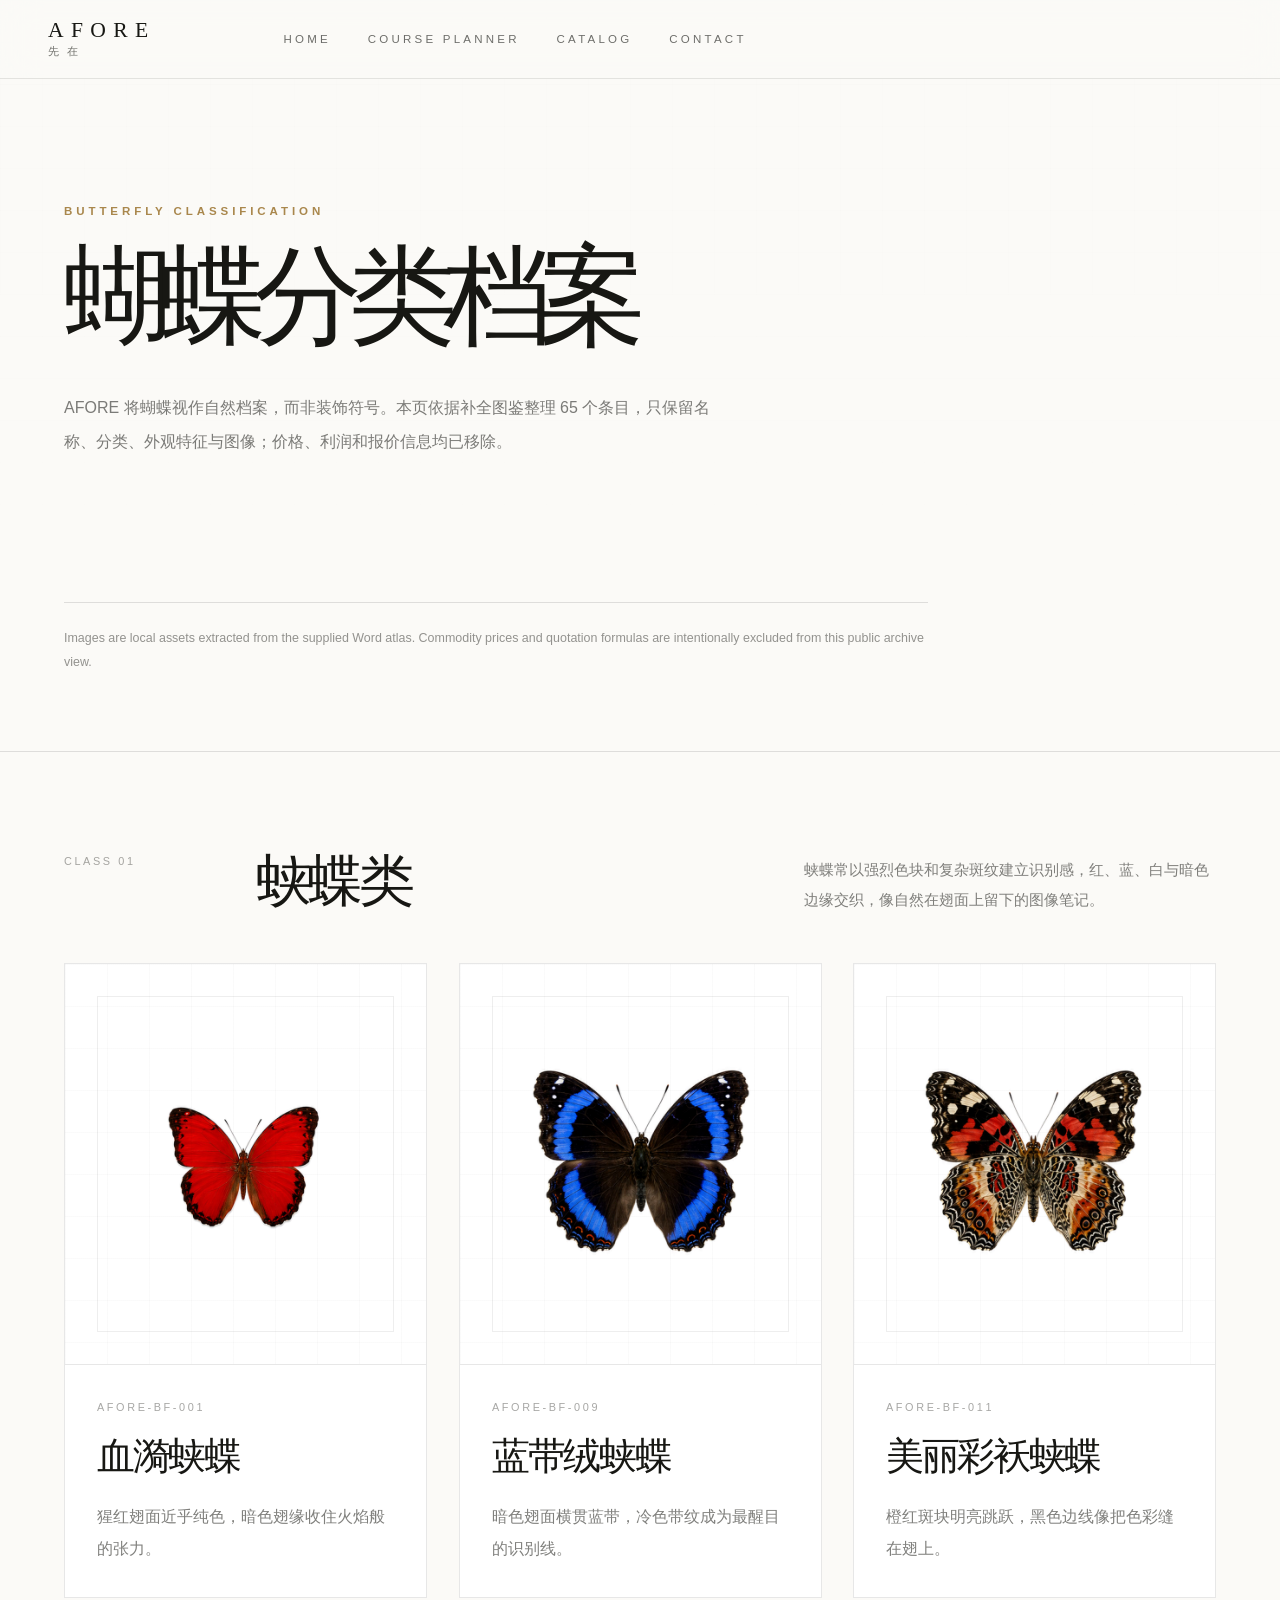
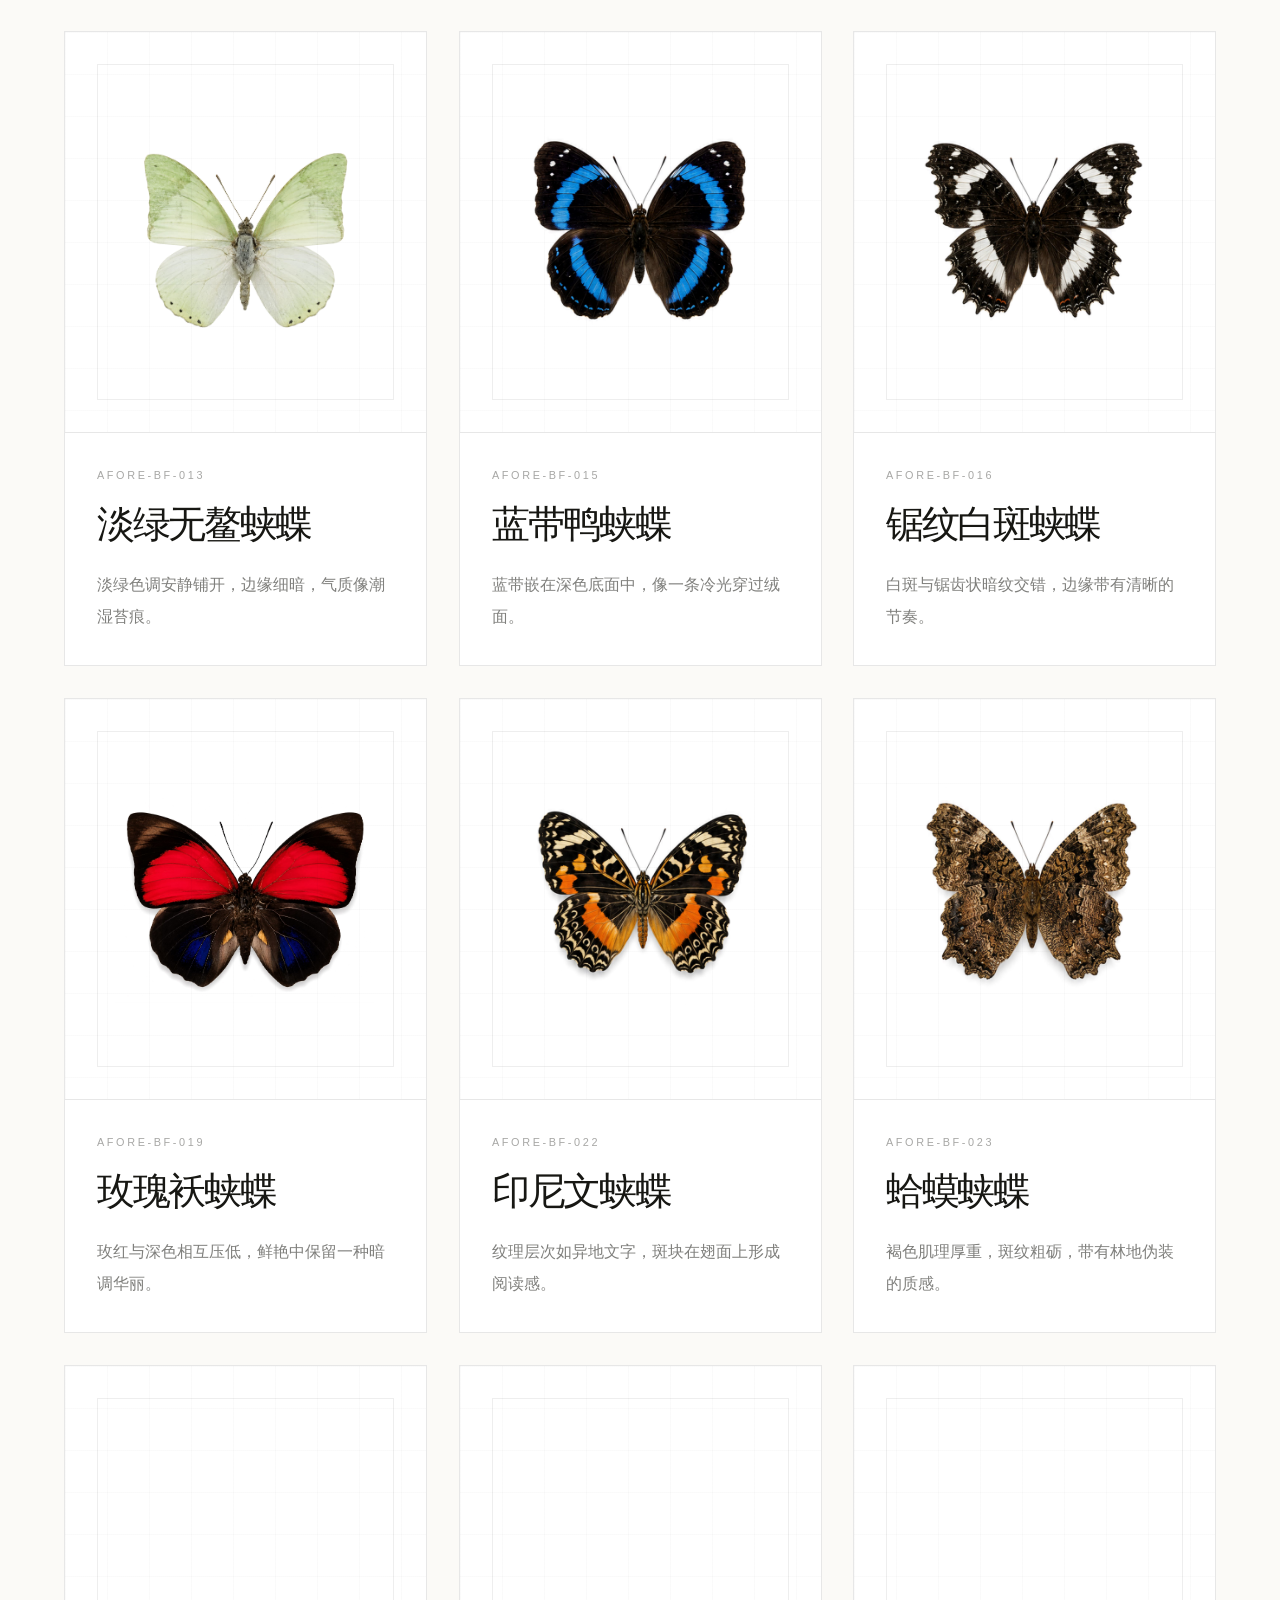
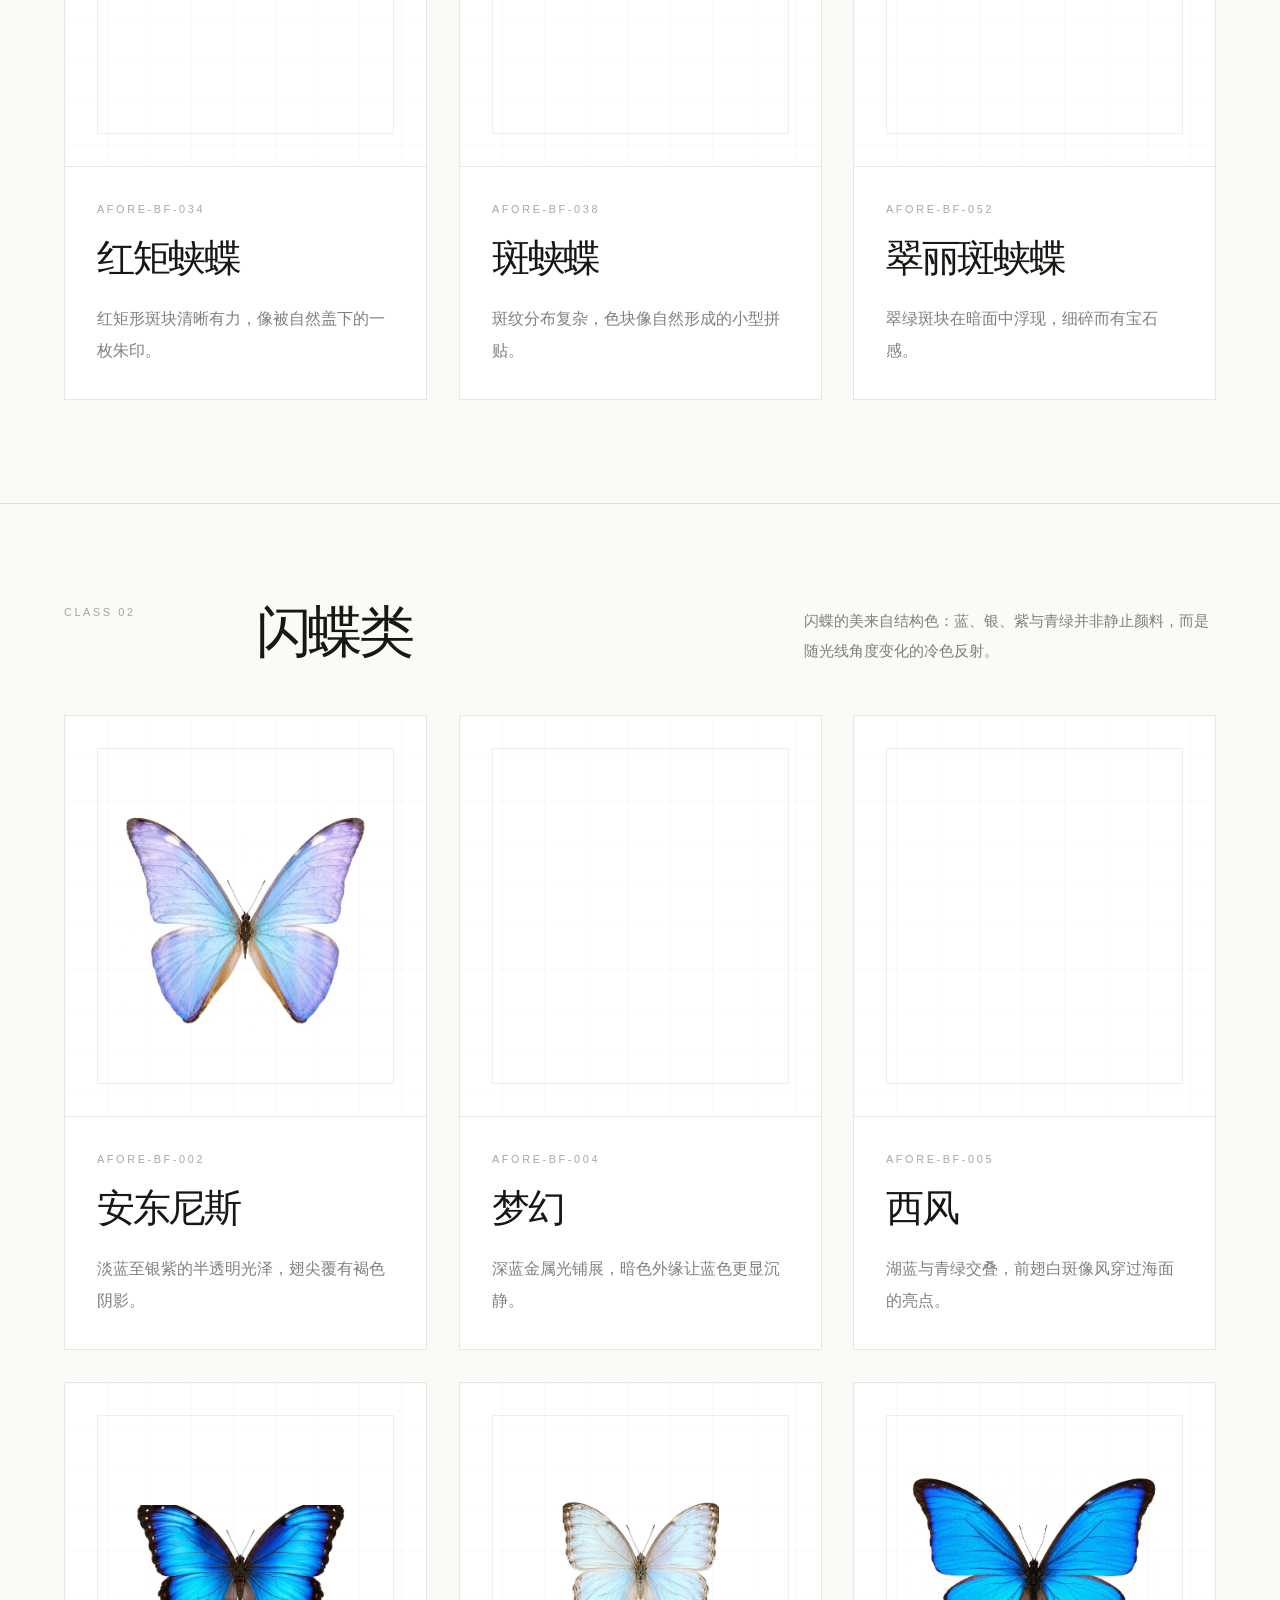
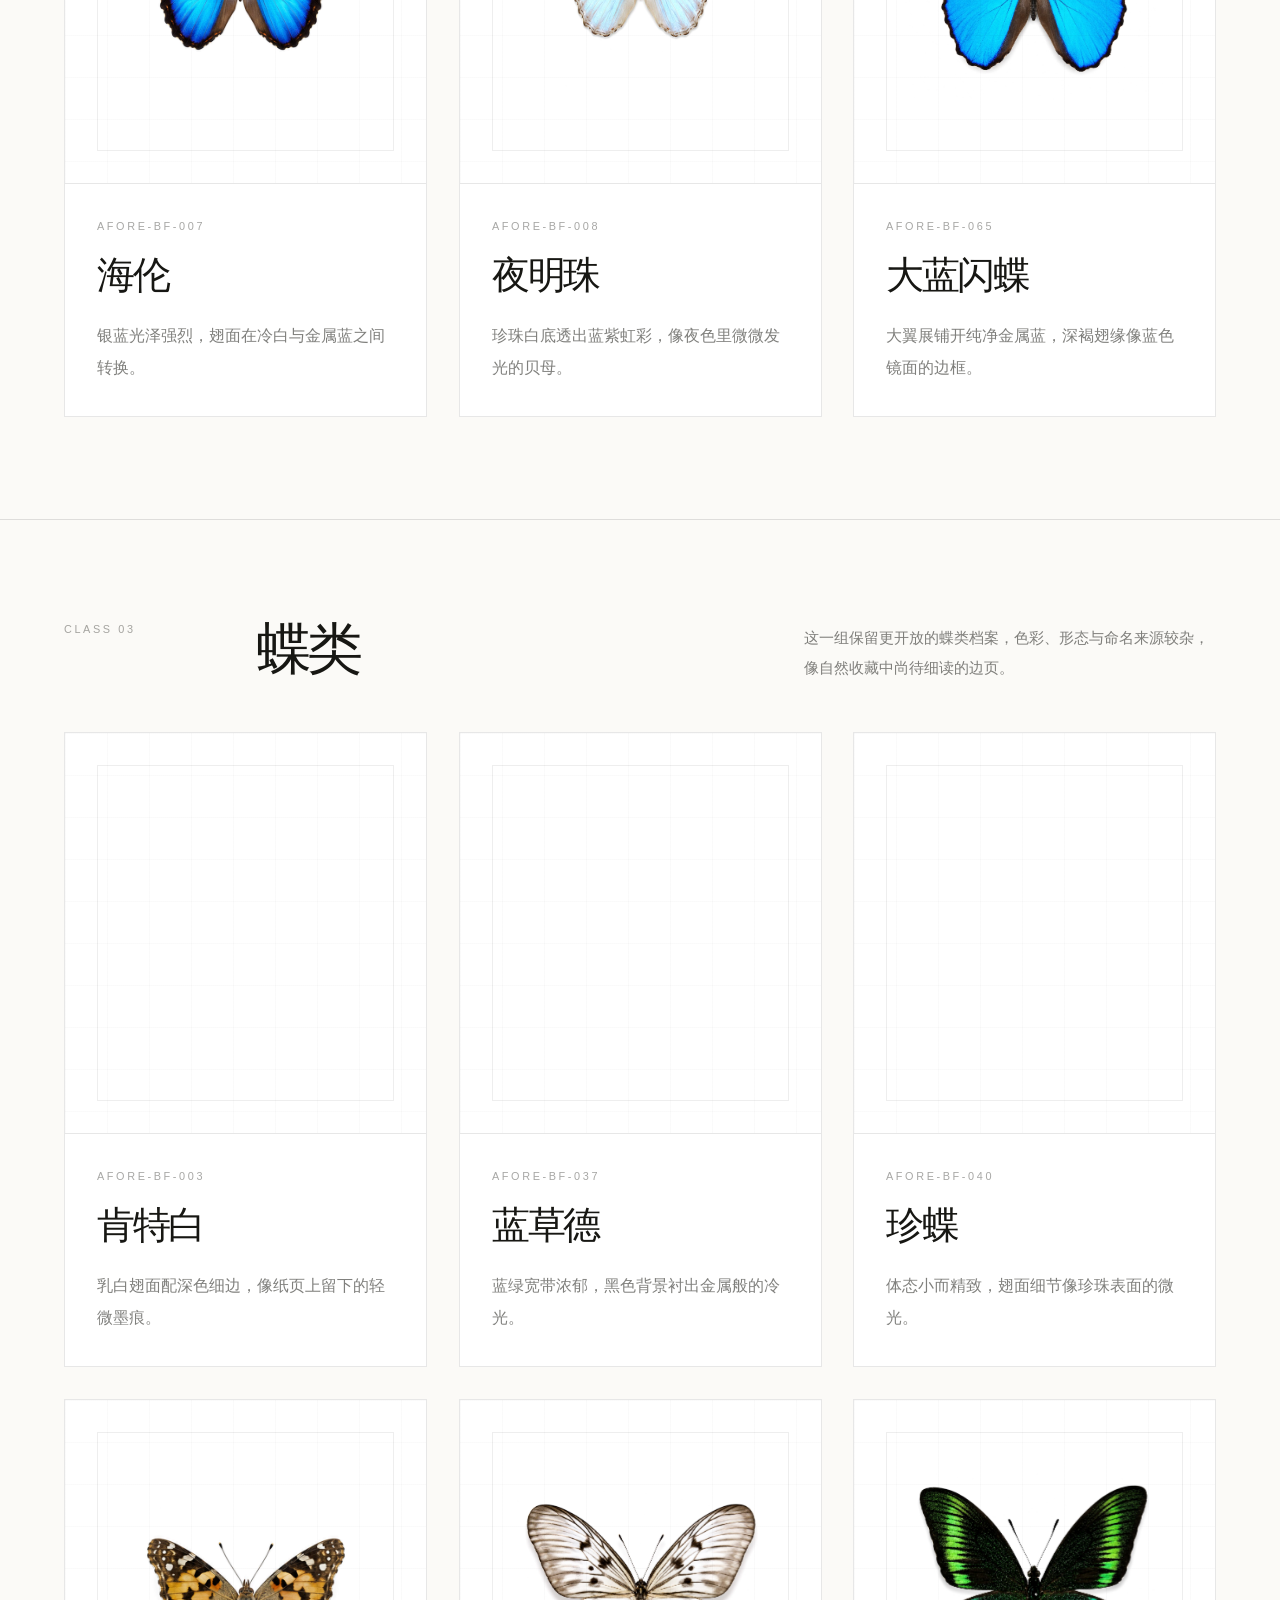
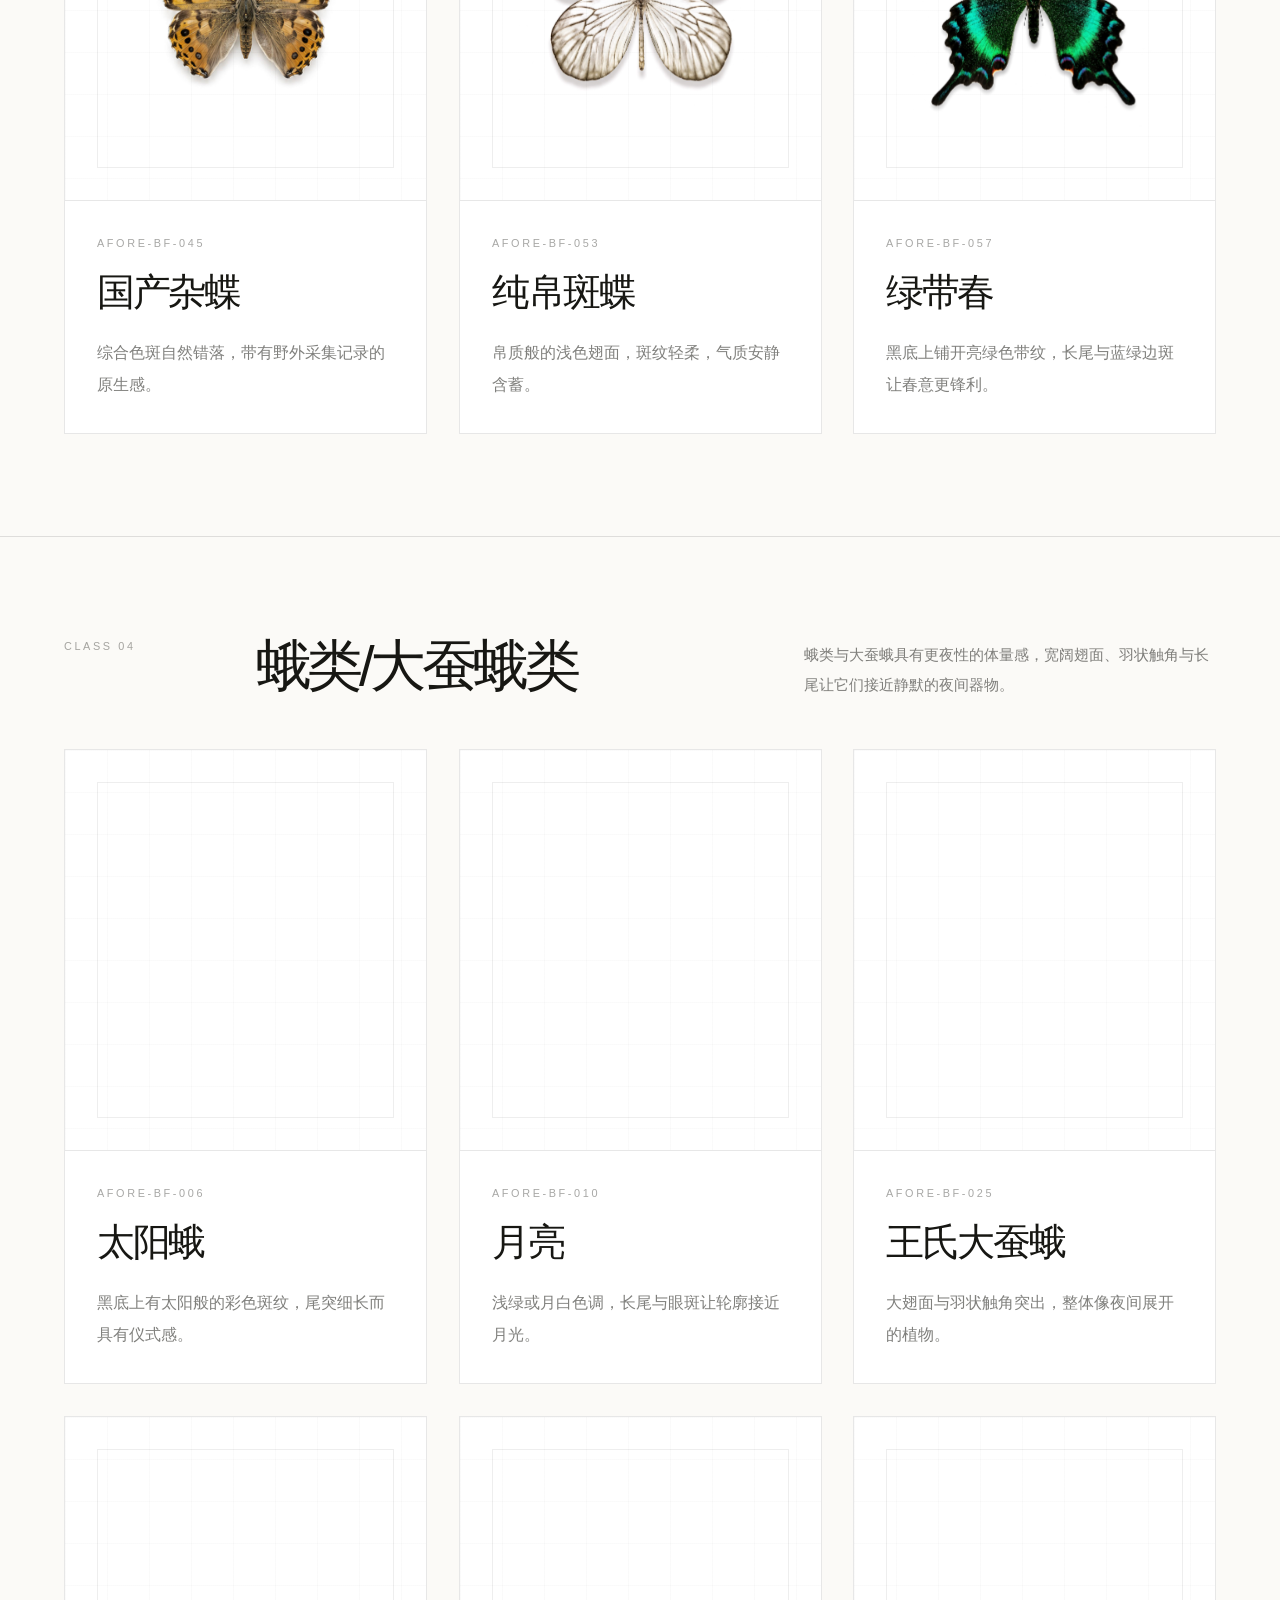
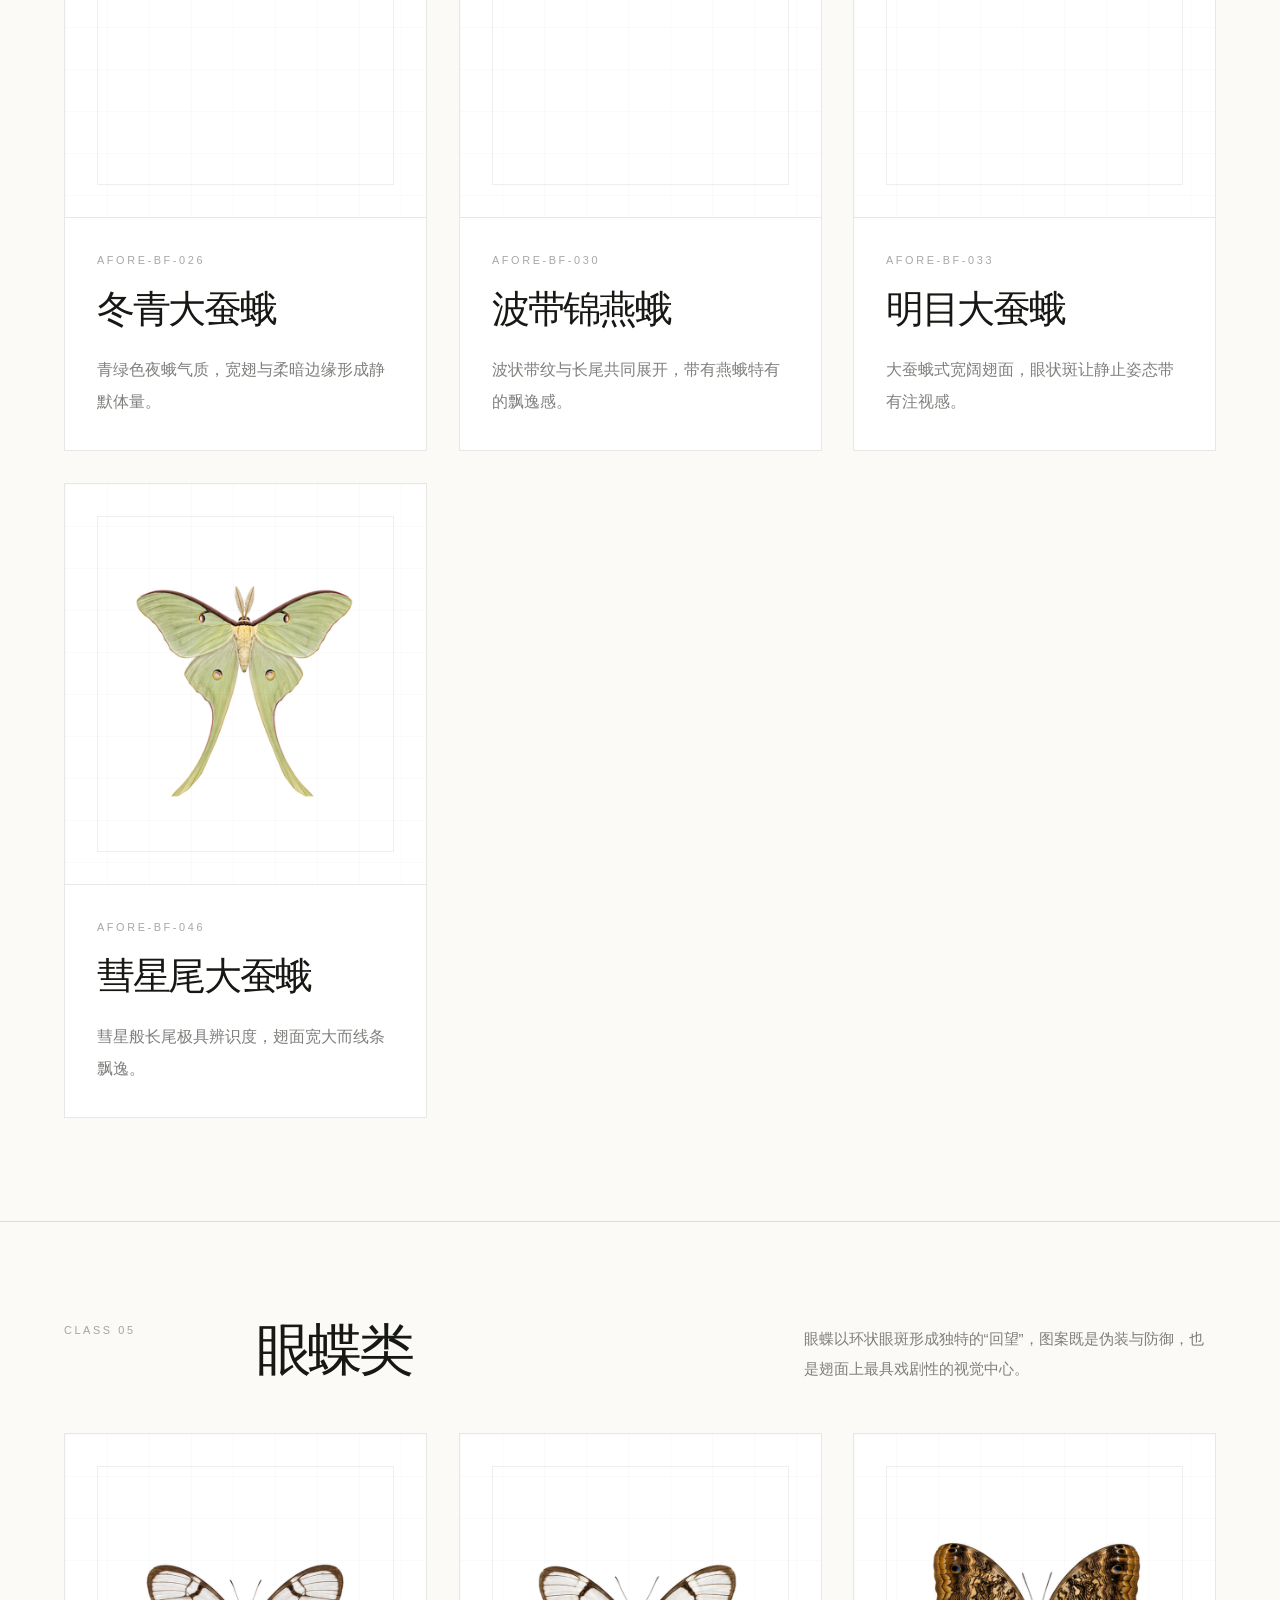
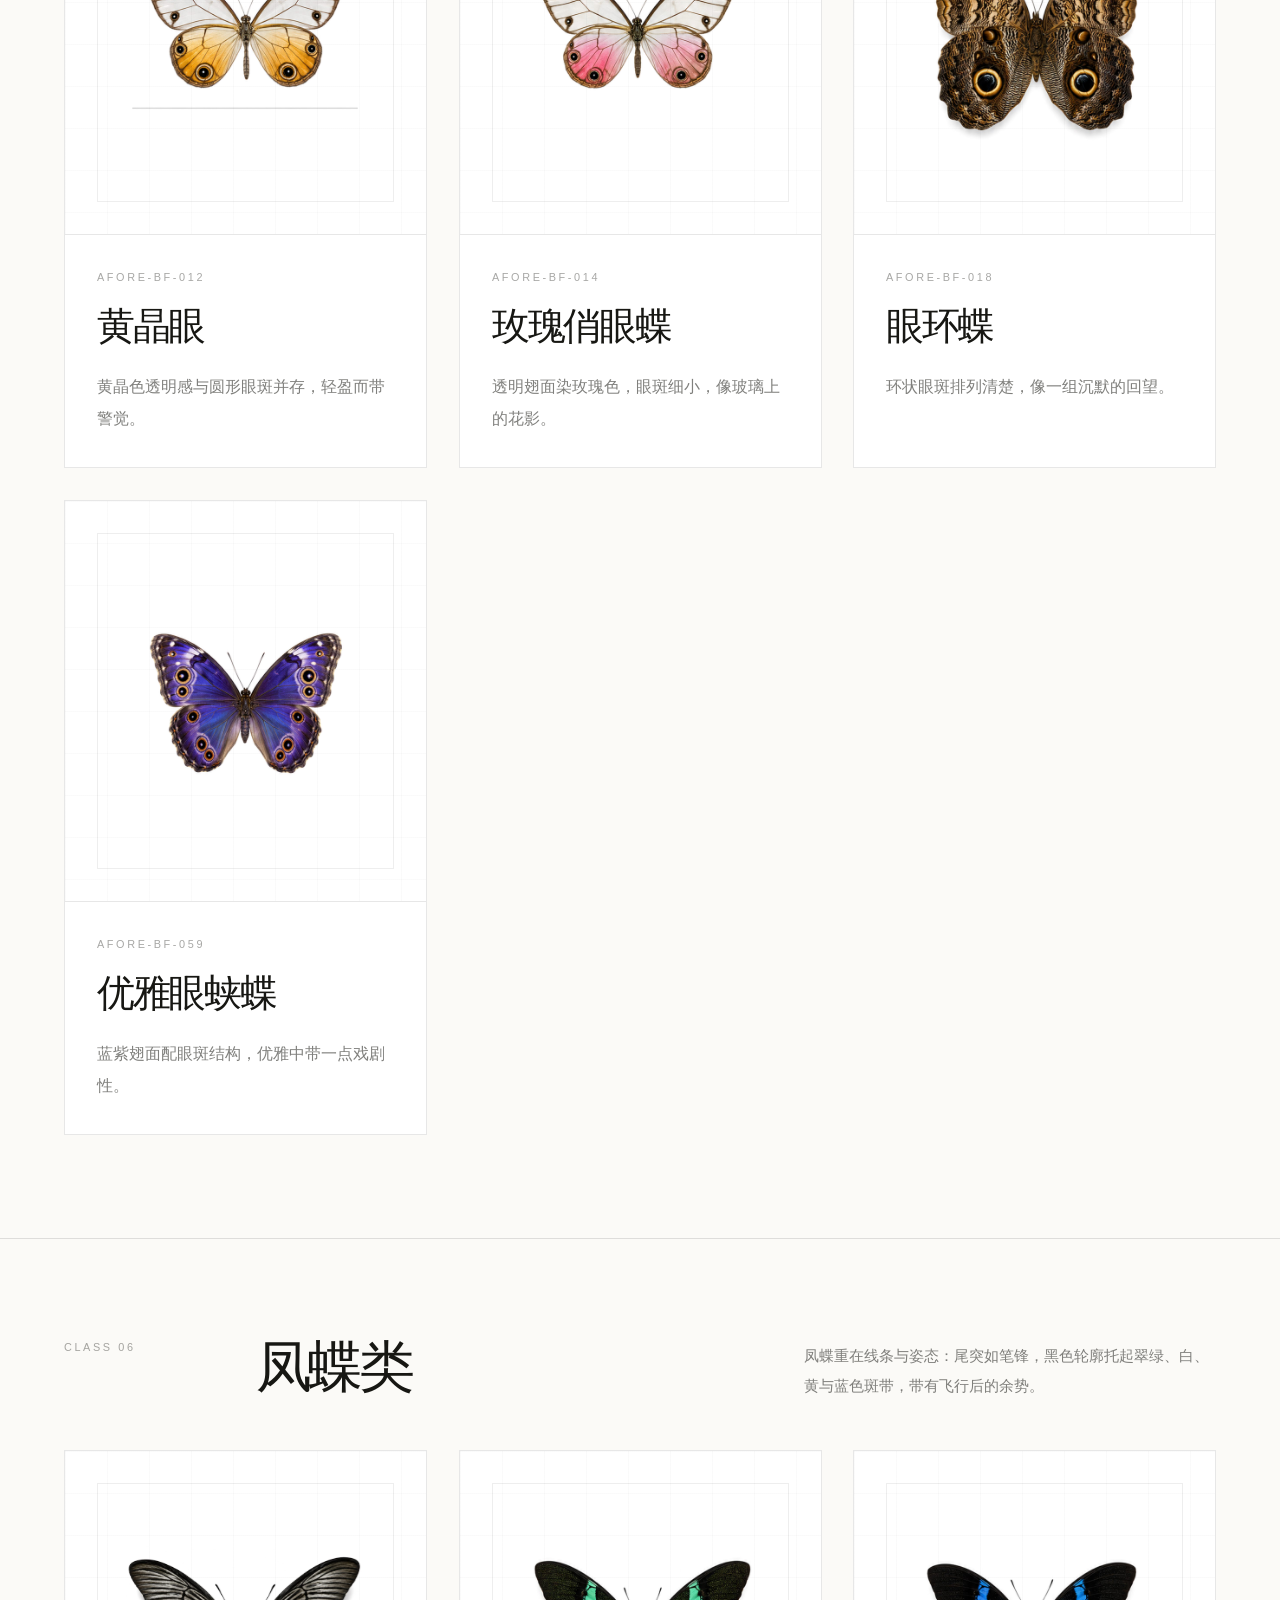
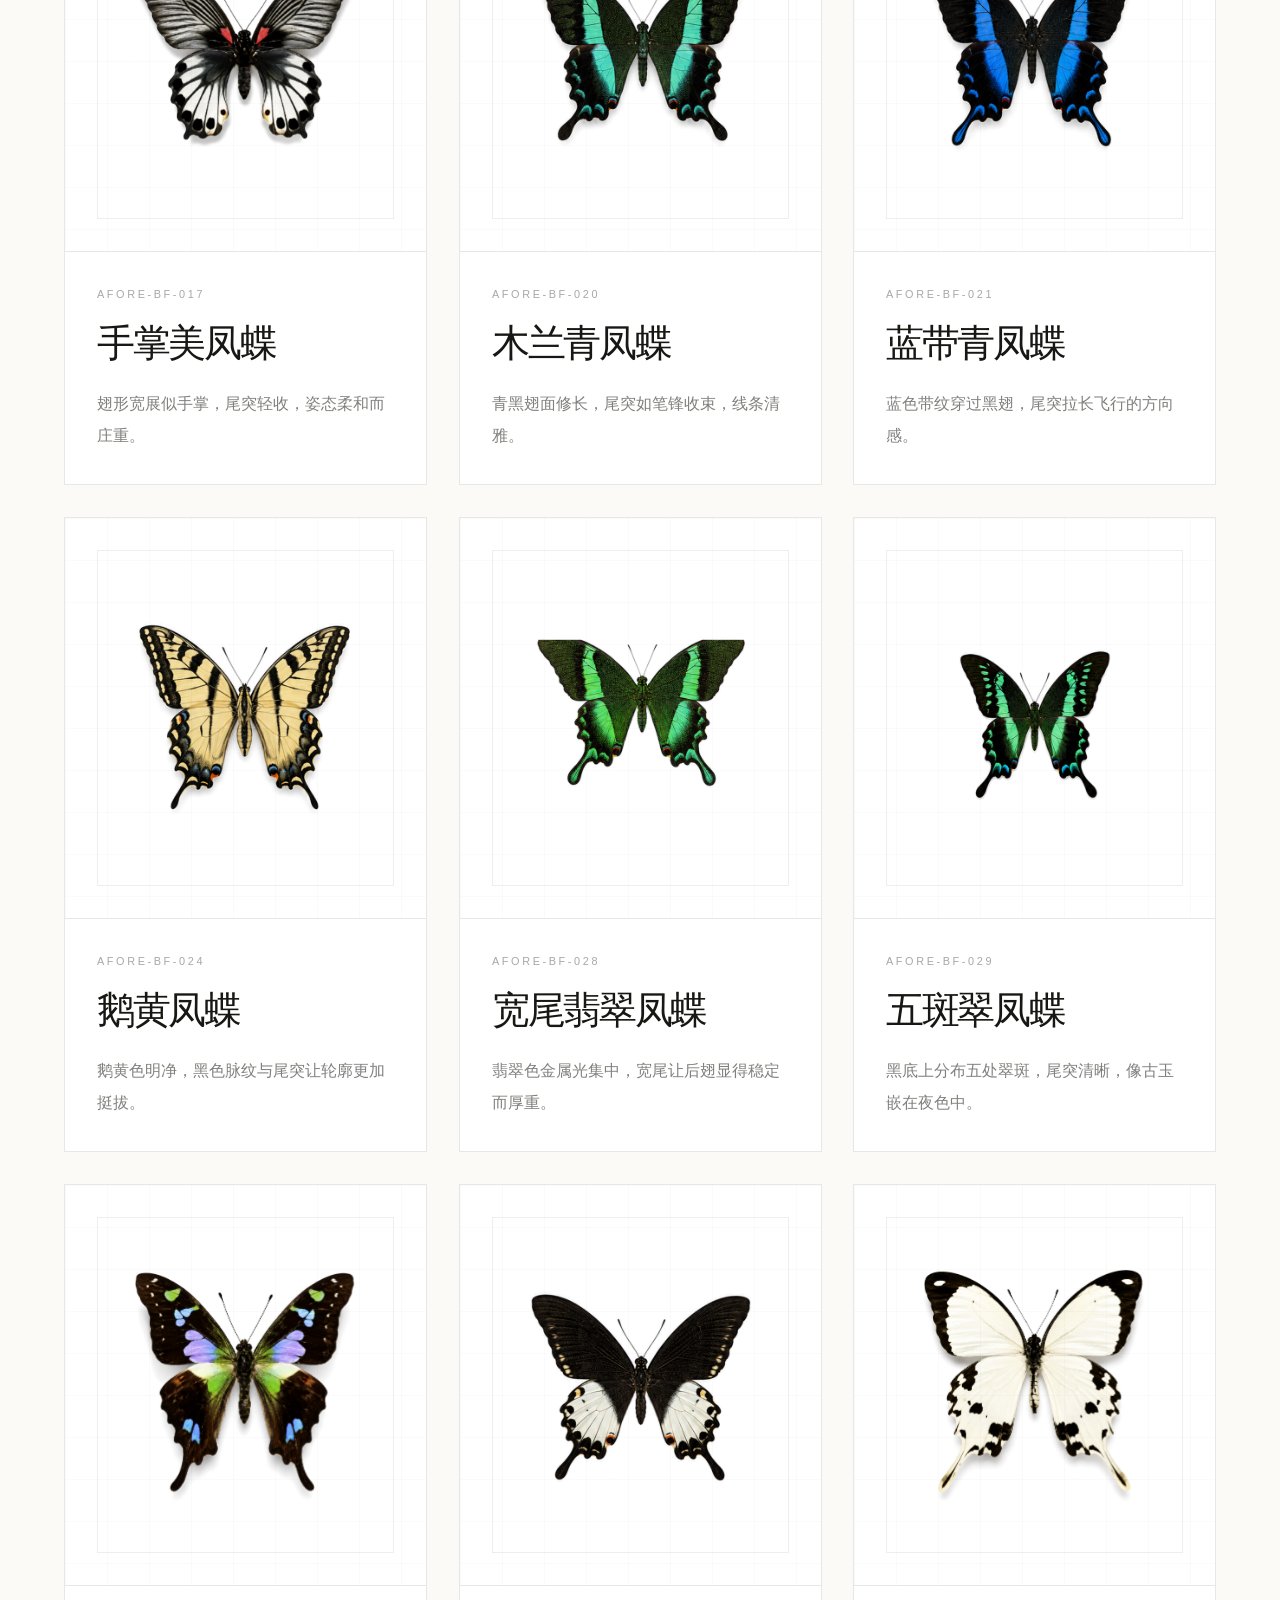
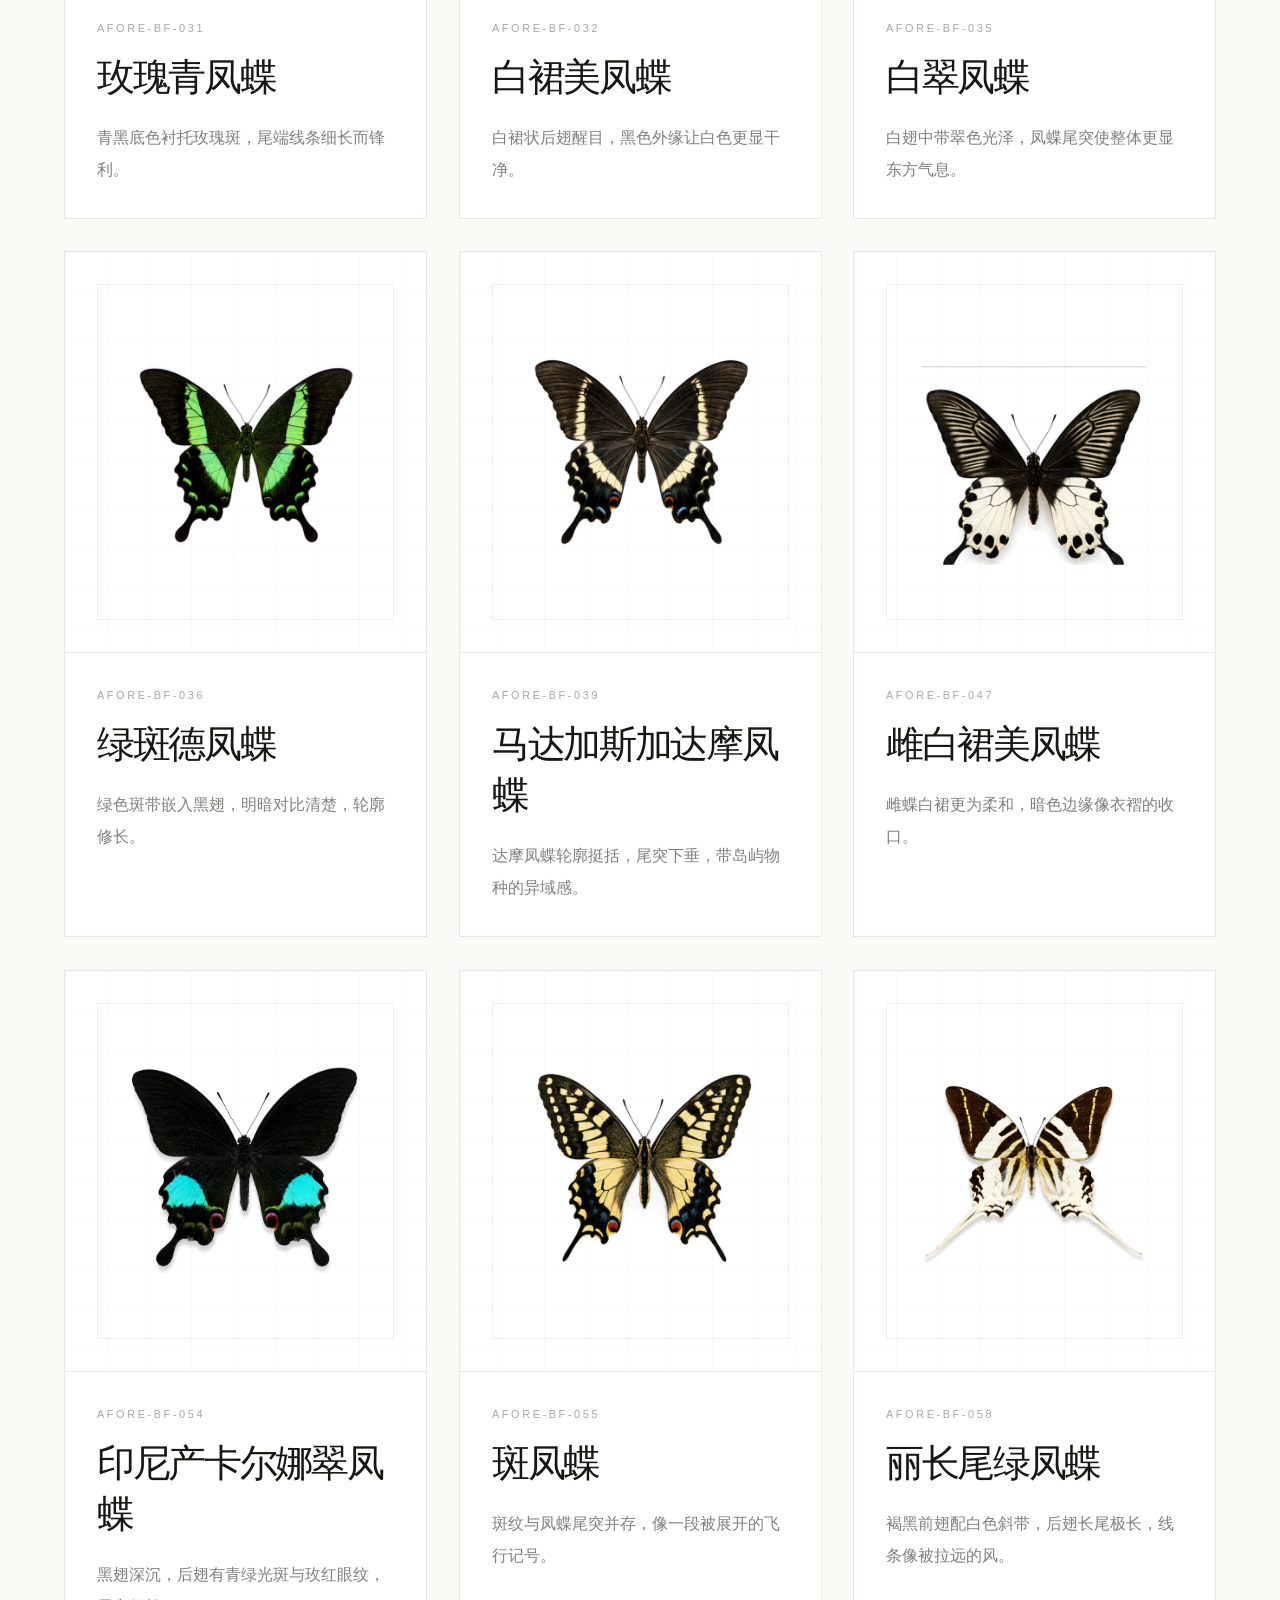
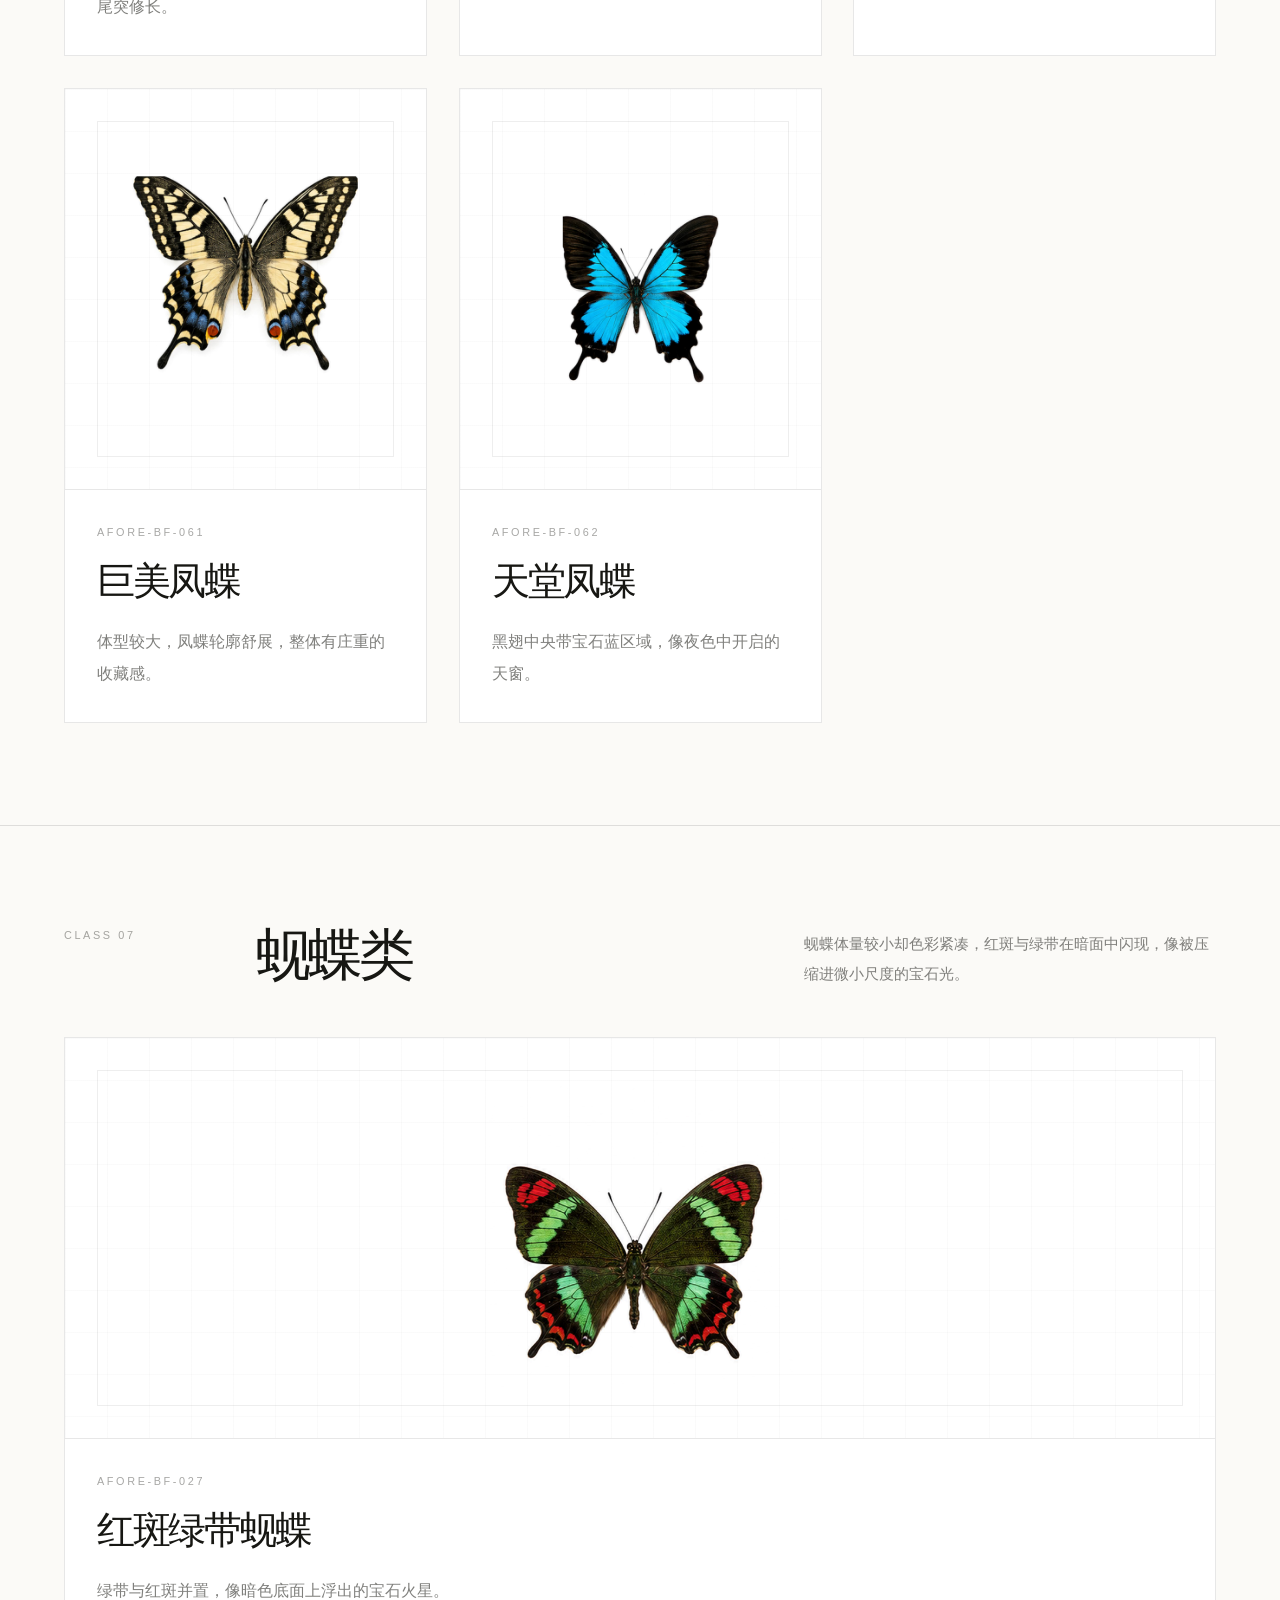
==== commit 282c9b8b: "Add files via upload" ====
--- a/butterflies/index.html
+++ b/butterflies/index.html
@@ -1,4 +1,4 @@
-﻿<!doctype html>
+<!doctype html>
 <html lang="zh-CN">
   <head>
     <meta charset="UTF-8" />
@@ -8,8 +8,8 @@
   </head>
   <body class="white-page">
     <header class="header white-header">
-      <a class="logo" href="index.html"><span>AFORE</span><small>先在</small></a>
-      <nav><a href="index.html">Home</a><a href="#course-planner">Planner</a><a href="#class-01">Catalog</a><a href="#contact">Contact</a></nav>
+      <a class="logo" href="../index.html"><span>AFORE</span><small>先在</small></a>
+      <nav><a href="../index.html">Home</a><a href="../course-planner.html">Course Planner</a><a href="#class-01">Catalog</a><a href="#contact">Contact</a></nav>
     </header>
     <main>
       <section class="archive-hero refined-title">
@@ -18,20 +18,6 @@
         <p>AFORE 将蝴蝶视作自然档案，而非装饰符号。本页依据补全图鉴整理 65 个条目，只保留名称、分类、外观特征与图像；价格、利润和报价信息均已移除。</p>
       </section>
       <section class="catalog-note"><p>Images are local assets extracted from the supplied Word atlas. Commodity prices and quotation formulas are intentionally excluded from this public archive view.</p></section>
-      <section class="course-planner-embed" id="course-planner" aria-labelledby="coursePlannerTitle">
-        <div class="family-heading">
-          <p>Course Planner</p>
-          <h2 id="coursePlannerTitle">Architecture Master Course Planner</h2>
-          <span>Open the professional or academic master planner to compare Word and system courses, check credits, choose class sections, and catch timetable conflicts.</span>
-        </div>
-        <div class="planner-actions">
-          <a href="course-planner-professional.html">Professional Master</a>
-          <a href="course-planner-academic.html">Academic Master</a>
-        </div>
-        <div class="planner-frame">
-          <iframe src="course-planner-professional.html" title="Architecture Professional Master Course Planner" loading="lazy"></iframe>
-        </div>
-      </section>
       <section class="butterfly-family" id="class-01">
         <div class="family-heading">
           <p>Class 01</p>
@@ -39,18 +25,18 @@
           <span>蛱蝶常以强烈色块和复杂斑纹建立识别感，红、蓝、白与暗色边缘交织，像自然在翅面上留下的图像笔记。</span>
         </div>
         <div class="butterfly-grid compact-grid">
-          <a class="butterfly-card" href="butterflies/story.html#bf-001"><figure class="photo-stage"><img loading="lazy" decoding="async" alt="血漪蛱蝶白底展示图" src="assets/butterflies-full/bf-001.png" /></figure><div class="butterfly-info"><span>AFORE-BF-001</span><h3>血漪蛱蝶</h3><p>猩红翅面近乎纯色，暗色翅缘收住火焰般的张力。</p></div></a>
-          <a class="butterfly-card" href="butterflies/story.html#bf-009"><figure class="photo-stage"><img loading="lazy" decoding="async" alt="蓝带绒蛱蝶白底展示图" src="assets/butterflies-full/bf-009.png" /></figure><div class="butterfly-info"><span>AFORE-BF-009</span><h3>蓝带绒蛱蝶</h3><p>暗色翅面横贯蓝带，冷色带纹成为最醒目的识别线。</p></div></a>
-          <a class="butterfly-card" href="butterflies/story.html#bf-011"><figure class="photo-stage"><img loading="lazy" decoding="async" alt="美丽彩袄蛱蝶白底展示图" src="assets/butterflies-full/bf-011.png" /></figure><div class="butterfly-info"><span>AFORE-BF-011</span><h3>美丽彩袄蛱蝶</h3><p>橙红斑块明亮跳跃，黑色边线像把色彩缝在翅上。</p></div></a>
-          <a class="butterfly-card" href="butterflies/story.html#bf-013"><figure class="photo-stage"><img loading="lazy" decoding="async" alt="淡绿无鳌蛱蝶白底展示图" src="assets/butterflies-full/bf-013.png" /></figure><div class="butterfly-info"><span>AFORE-BF-013</span><h3>淡绿无鳌蛱蝶</h3><p>淡绿色调安静铺开，边缘细暗，气质像潮湿苔痕。</p></div></a>
-          <a class="butterfly-card" href="butterflies/story.html#bf-015"><figure class="photo-stage"><img loading="lazy" decoding="async" alt="蓝带鸭蛱蝶白底展示图" src="assets/butterflies-full/bf-015.png" /></figure><div class="butterfly-info"><span>AFORE-BF-015</span><h3>蓝带鸭蛱蝶</h3><p>蓝带嵌在深色底面中，像一条冷光穿过绒面。</p></div></a>
-          <a class="butterfly-card" href="butterflies/story.html#bf-016"><figure class="photo-stage"><img loading="lazy" decoding="async" alt="锯纹白斑蛱蝶白底展示图" src="assets/butterflies-full/bf-016.png" /></figure><div class="butterfly-info"><span>AFORE-BF-016</span><h3>锯纹白斑蛱蝶</h3><p>白斑与锯齿状暗纹交错，边缘带有清晰的节奏。</p></div></a>
-          <a class="butterfly-card" href="butterflies/story.html#bf-019"><figure class="photo-stage"><img loading="lazy" decoding="async" alt="玫瑰袄蛱蝶白底展示图" src="assets/butterflies-full/bf-019.png" /></figure><div class="butterfly-info"><span>AFORE-BF-019</span><h3>玫瑰袄蛱蝶</h3><p>玫红与深色相互压低，鲜艳中保留一种暗调华丽。</p></div></a>
-          <a class="butterfly-card" href="butterflies/story.html#bf-022"><figure class="photo-stage"><img loading="lazy" decoding="async" alt="印尼文蛱蝶白底展示图" src="assets/butterflies-full/bf-022.png" /></figure><div class="butterfly-info"><span>AFORE-BF-022</span><h3>印尼文蛱蝶</h3><p>纹理层次如异地文字，斑块在翅面上形成阅读感。</p></div></a>
-          <a class="butterfly-card" href="butterflies/story.html#bf-023"><figure class="photo-stage"><img loading="lazy" decoding="async" alt="蛤蟆蛱蝶白底展示图" src="assets/butterflies-full/bf-023.png" /></figure><div class="butterfly-info"><span>AFORE-BF-023</span><h3>蛤蟆蛱蝶</h3><p>褐色肌理厚重，斑纹粗砺，带有林地伪装的质感。</p></div></a>
-          <a class="butterfly-card" href="butterflies/story.html#bf-034"><figure class="photo-stage"><img loading="lazy" decoding="async" alt="红矩蛱蝶白底展示图" src="assets/butterflies-full/bf-034.png" /></figure><div class="butterfly-info"><span>AFORE-BF-034</span><h3>红矩蛱蝶</h3><p>红矩形斑块清晰有力，像被自然盖下的一枚朱印。</p></div></a>
-          <a class="butterfly-card" href="butterflies/story.html#bf-038"><figure class="photo-stage"><img loading="lazy" decoding="async" alt="斑蛱蝶白底展示图" src="assets/butterflies-full/bf-038.png" /></figure><div class="butterfly-info"><span>AFORE-BF-038</span><h3>斑蛱蝶</h3><p>斑纹分布复杂，色块像自然形成的小型拼贴。</p></div></a>
-          <a class="butterfly-card" href="butterflies/story.html#bf-052"><figure class="photo-stage"><img loading="lazy" decoding="async" alt="翠丽斑蛱蝶白底展示图" src="assets/butterflies-full/bf-052.png" /></figure><div class="butterfly-info"><span>AFORE-BF-052</span><h3>翠丽斑蛱蝶</h3><p>翠绿斑块在暗面中浮现，细碎而有宝石感。</p></div></a>
+          <a class="butterfly-card" href="story.html#bf-001"><figure class="photo-stage"><img loading="lazy" decoding="async" alt="血漪蛱蝶白底展示图" src="../assets/butterflies-full/bf-001.jpg" /></figure><div class="butterfly-info"><span>AFORE-BF-001</span><h3>血漪蛱蝶</h3><p>猩红翅面近乎纯色，暗色翅缘收住火焰般的张力。</p></div></a>
+          <a class="butterfly-card" href="story.html#bf-009"><figure class="photo-stage"><img loading="lazy" decoding="async" alt="蓝带绒蛱蝶白底展示图" src="../assets/butterflies-full/bf-009.jpg" /></figure><div class="butterfly-info"><span>AFORE-BF-009</span><h3>蓝带绒蛱蝶</h3><p>暗色翅面横贯蓝带，冷色带纹成为最醒目的识别线。</p></div></a>
+          <a class="butterfly-card" href="story.html#bf-011"><figure class="photo-stage"><img loading="lazy" decoding="async" alt="美丽彩袄蛱蝶白底展示图" src="../assets/butterflies-full/bf-011.jpg" /></figure><div class="butterfly-info"><span>AFORE-BF-011</span><h3>美丽彩袄蛱蝶</h3><p>橙红斑块明亮跳跃，黑色边线像把色彩缝在翅上。</p></div></a>
+          <a class="butterfly-card" href="story.html#bf-013"><figure class="photo-stage"><img loading="lazy" decoding="async" alt="淡绿无鳌蛱蝶白底展示图" src="../assets/butterflies-full/bf-013.jpg" /></figure><div class="butterfly-info"><span>AFORE-BF-013</span><h3>淡绿无鳌蛱蝶</h3><p>淡绿色调安静铺开，边缘细暗，气质像潮湿苔痕。</p></div></a>
+          <a class="butterfly-card" href="story.html#bf-015"><figure class="photo-stage"><img loading="lazy" decoding="async" alt="蓝带鸭蛱蝶白底展示图" src="../assets/butterflies-full/bf-015.jpg" /></figure><div class="butterfly-info"><span>AFORE-BF-015</span><h3>蓝带鸭蛱蝶</h3><p>蓝带嵌在深色底面中，像一条冷光穿过绒面。</p></div></a>
+          <a class="butterfly-card" href="story.html#bf-016"><figure class="photo-stage"><img loading="lazy" decoding="async" alt="锯纹白斑蛱蝶白底展示图" src="../assets/butterflies-full/bf-016.jpg" /></figure><div class="butterfly-info"><span>AFORE-BF-016</span><h3>锯纹白斑蛱蝶</h3><p>白斑与锯齿状暗纹交错，边缘带有清晰的节奏。</p></div></a>
+          <a class="butterfly-card" href="story.html#bf-019"><figure class="photo-stage"><img loading="lazy" decoding="async" alt="玫瑰袄蛱蝶白底展示图" src="../assets/butterflies-full/bf-019.jpg" /></figure><div class="butterfly-info"><span>AFORE-BF-019</span><h3>玫瑰袄蛱蝶</h3><p>玫红与深色相互压低，鲜艳中保留一种暗调华丽。</p></div></a>
+          <a class="butterfly-card" href="story.html#bf-022"><figure class="photo-stage"><img loading="lazy" decoding="async" alt="印尼文蛱蝶白底展示图" src="../assets/butterflies-full/bf-022.jpg" /></figure><div class="butterfly-info"><span>AFORE-BF-022</span><h3>印尼文蛱蝶</h3><p>纹理层次如异地文字，斑块在翅面上形成阅读感。</p></div></a>
+          <a class="butterfly-card" href="story.html#bf-023"><figure class="photo-stage"><img loading="lazy" decoding="async" alt="蛤蟆蛱蝶白底展示图" src="../assets/butterflies-full/bf-023.jpg" /></figure><div class="butterfly-info"><span>AFORE-BF-023</span><h3>蛤蟆蛱蝶</h3><p>褐色肌理厚重，斑纹粗砺，带有林地伪装的质感。</p></div></a>
+          <a class="butterfly-card" href="story.html#bf-034"><figure class="photo-stage"><img loading="lazy" decoding="async" alt="红矩蛱蝶白底展示图" src="../assets/butterflies-full/bf-034.jpg" /></figure><div class="butterfly-info"><span>AFORE-BF-034</span><h3>红矩蛱蝶</h3><p>红矩形斑块清晰有力，像被自然盖下的一枚朱印。</p></div></a>
+          <a class="butterfly-card" href="story.html#bf-038"><figure class="photo-stage"><img loading="lazy" decoding="async" alt="斑蛱蝶白底展示图" src="../assets/butterflies-full/bf-038.jpg" /></figure><div class="butterfly-info"><span>AFORE-BF-038</span><h3>斑蛱蝶</h3><p>斑纹分布复杂，色块像自然形成的小型拼贴。</p></div></a>
+          <a class="butterfly-card" href="story.html#bf-052"><figure class="photo-stage"><img loading="lazy" decoding="async" alt="翠丽斑蛱蝶白底展示图" src="../assets/butterflies-full/bf-052.jpg" /></figure><div class="butterfly-info"><span>AFORE-BF-052</span><h3>翠丽斑蛱蝶</h3><p>翠绿斑块在暗面中浮现，细碎而有宝石感。</p></div></a>
         </div>
       </section>
       <section class="butterfly-family" id="class-02">
@@ -60,12 +46,12 @@
           <span>闪蝶的美来自结构色：蓝、银、紫与青绿并非静止颜料，而是随光线角度变化的冷色反射。</span>
         </div>
         <div class="butterfly-grid compact-grid">
-          <a class="butterfly-card" href="butterflies/story.html#bf-002"><figure class="photo-stage"><img loading="lazy" decoding="async" alt="安东尼斯白底展示图" src="assets/butterflies-full/bf-002.png" /></figure><div class="butterfly-info"><span>AFORE-BF-002</span><h3>安东尼斯</h3><p>淡蓝至银紫的半透明光泽，翅尖覆有褐色阴影。</p></div></a>
-          <a class="butterfly-card" href="butterflies/story.html#bf-004"><figure class="photo-stage"><img loading="lazy" decoding="async" alt="梦幻白底展示图" src="assets/butterflies-full/bf-004.png" /></figure><div class="butterfly-info"><span>AFORE-BF-004</span><h3>梦幻</h3><p>深蓝金属光铺展，暗色外缘让蓝色更显沉静。</p></div></a>
-          <a class="butterfly-card" href="butterflies/story.html#bf-005"><figure class="photo-stage"><img loading="lazy" decoding="async" alt="西风白底展示图" src="assets/butterflies-full/bf-005.png" /></figure><div class="butterfly-info"><span>AFORE-BF-005</span><h3>西风</h3><p>湖蓝与青绿交叠，前翅白斑像风穿过海面的亮点。</p></div></a>
-          <a class="butterfly-card" href="butterflies/story.html#bf-007"><figure class="photo-stage"><img loading="lazy" decoding="async" alt="海伦白底展示图" src="assets/butterflies-full/bf-007.png" /></figure><div class="butterfly-info"><span>AFORE-BF-007</span><h3>海伦</h3><p>银蓝光泽强烈，翅面在冷白与金属蓝之间转换。</p></div></a>
-          <a class="butterfly-card" href="butterflies/story.html#bf-008"><figure class="photo-stage"><img loading="lazy" decoding="async" alt="夜明珠白底展示图" src="assets/butterflies-full/bf-008.png" /></figure><div class="butterfly-info"><span>AFORE-BF-008</span><h3>夜明珠</h3><p>珍珠白底透出蓝紫虹彩，像夜色里微微发光的贝母。</p></div></a>
-          <a class="butterfly-card" href="butterflies/story.html#bf-065"><figure class="photo-stage"><img loading="lazy" decoding="async" alt="大蓝闪蝶白底展示图" src="assets/butterflies-full/bf-065.png" /></figure><div class="butterfly-info"><span>AFORE-BF-065</span><h3>大蓝闪蝶</h3><p>大翼展铺开纯净金属蓝，深褐翅缘像蓝色镜面的边框。</p></div></a>
+          <a class="butterfly-card" href="story.html#bf-002"><figure class="photo-stage"><img loading="lazy" decoding="async" alt="安东尼斯白底展示图" src="../assets/butterflies-full/bf-002.jpg" /></figure><div class="butterfly-info"><span>AFORE-BF-002</span><h3>安东尼斯</h3><p>淡蓝至银紫的半透明光泽，翅尖覆有褐色阴影。</p></div></a>
+          <a class="butterfly-card" href="story.html#bf-004"><figure class="photo-stage"><img loading="lazy" decoding="async" alt="梦幻白底展示图" src="../assets/butterflies-full/bf-004.jpg" /></figure><div class="butterfly-info"><span>AFORE-BF-004</span><h3>梦幻</h3><p>深蓝金属光铺展，暗色外缘让蓝色更显沉静。</p></div></a>
+          <a class="butterfly-card" href="story.html#bf-005"><figure class="photo-stage"><img loading="lazy" decoding="async" alt="西风白底展示图" src="../assets/butterflies-full/bf-005.jpg" /></figure><div class="butterfly-info"><span>AFORE-BF-005</span><h3>西风</h3><p>湖蓝与青绿交叠，前翅白斑像风穿过海面的亮点。</p></div></a>
+          <a class="butterfly-card" href="story.html#bf-007"><figure class="photo-stage"><img loading="lazy" decoding="async" alt="海伦白底展示图" src="../assets/butterflies-full/bf-007.jpg" /></figure><div class="butterfly-info"><span>AFORE-BF-007</span><h3>海伦</h3><p>银蓝光泽强烈，翅面在冷白与金属蓝之间转换。</p></div></a>
+          <a class="butterfly-card" href="story.html#bf-008"><figure class="photo-stage"><img loading="lazy" decoding="async" alt="夜明珠白底展示图" src="../assets/butterflies-full/bf-008.jpg" /></figure><div class="butterfly-info"><span>AFORE-BF-008</span><h3>夜明珠</h3><p>珍珠白底透出蓝紫虹彩，像夜色里微微发光的贝母。</p></div></a>
+          <a class="butterfly-card" href="story.html#bf-065"><figure class="photo-stage"><img loading="lazy" decoding="async" alt="大蓝闪蝶白底展示图" src="../assets/butterflies-full/bf-065.jpg" /></figure><div class="butterfly-info"><span>AFORE-BF-065</span><h3>大蓝闪蝶</h3><p>大翼展铺开纯净金属蓝，深褐翅缘像蓝色镜面的边框。</p></div></a>
         </div>
       </section>
       <section class="butterfly-family" id="class-03">
@@ -75,12 +61,12 @@
           <span>这一组保留更开放的蝶类档案，色彩、形态与命名来源较杂，像自然收藏中尚待细读的边页。</span>
         </div>
         <div class="butterfly-grid compact-grid">
-          <a class="butterfly-card" href="butterflies/story.html#bf-003"><figure class="photo-stage"><img loading="lazy" decoding="async" alt="肯特白白底展示图" src="assets/butterflies-full/bf-003.png" /></figure><div class="butterfly-info"><span>AFORE-BF-003</span><h3>肯特白</h3><p>乳白翅面配深色细边，像纸页上留下的轻微墨痕。</p></div></a>
-          <a class="butterfly-card" href="butterflies/story.html#bf-037"><figure class="photo-stage"><img loading="lazy" decoding="async" alt="蓝草德白底展示图" src="assets/butterflies-full/bf-037.png" /></figure><div class="butterfly-info"><span>AFORE-BF-037</span><h3>蓝草德</h3><p>蓝绿宽带浓郁，黑色背景衬出金属般的冷光。</p></div></a>
-          <a class="butterfly-card" href="butterflies/story.html#bf-040"><figure class="photo-stage"><img loading="lazy" decoding="async" alt="珍蝶白底展示图" src="assets/butterflies-full/bf-040.png" /></figure><div class="butterfly-info"><span>AFORE-BF-040</span><h3>珍蝶</h3><p>体态小而精致，翅面细节像珍珠表面的微光。</p></div></a>
-          <a class="butterfly-card" href="butterflies/story.html#bf-045"><figure class="photo-stage"><img loading="lazy" decoding="async" alt="国产杂蝶白底展示图" src="assets/butterflies-full/bf-045.png" /></figure><div class="butterfly-info"><span>AFORE-BF-045</span><h3>国产杂蝶</h3><p>综合色斑自然错落，带有野外采集记录的原生感。</p></div></a>
-          <a class="butterfly-card" href="butterflies/story.html#bf-053"><figure class="photo-stage"><img loading="lazy" decoding="async" alt="纯帛斑蝶白底展示图" src="assets/butterflies-full/bf-053.png" /></figure><div class="butterfly-info"><span>AFORE-BF-053</span><h3>纯帛斑蝶</h3><p>帛质般的浅色翅面，斑纹轻柔，气质安静含蓄。</p></div></a>
-          <a class="butterfly-card" href="butterflies/story.html#bf-057"><figure class="photo-stage"><img loading="lazy" decoding="async" alt="绿带春白底展示图" src="assets/butterflies-full/bf-057.png" /></figure><div class="butterfly-info"><span>AFORE-BF-057</span><h3>绿带春</h3><p>黑底上铺开亮绿色带纹，长尾与蓝绿边斑让春意更锋利。</p></div></a>
+          <a class="butterfly-card" href="story.html#bf-003"><figure class="photo-stage"><img loading="lazy" decoding="async" alt="肯特白白底展示图" src="../assets/butterflies-full/bf-003.jpg" /></figure><div class="butterfly-info"><span>AFORE-BF-003</span><h3>肯特白</h3><p>乳白翅面配深色细边，像纸页上留下的轻微墨痕。</p></div></a>
+          <a class="butterfly-card" href="story.html#bf-037"><figure class="photo-stage"><img loading="lazy" decoding="async" alt="蓝草德白底展示图" src="../assets/butterflies-full/bf-037.jpg" /></figure><div class="butterfly-info"><span>AFORE-BF-037</span><h3>蓝草德</h3><p>蓝绿宽带浓郁，黑色背景衬出金属般的冷光。</p></div></a>
+          <a class="butterfly-card" href="story.html#bf-040"><figure class="photo-stage"><img loading="lazy" decoding="async" alt="珍蝶白底展示图" src="../assets/butterflies-full/bf-040.jpg" /></figure><div class="butterfly-info"><span>AFORE-BF-040</span><h3>珍蝶</h3><p>体态小而精致，翅面细节像珍珠表面的微光。</p></div></a>
+          <a class="butterfly-card" href="story.html#bf-045"><figure class="photo-stage"><img loading="lazy" decoding="async" alt="国产杂蝶白底展示图" src="../assets/butterflies-full/bf-045.jpg" /></figure><div class="butterfly-info"><span>AFORE-BF-045</span><h3>国产杂蝶</h3><p>综合色斑自然错落，带有野外采集记录的原生感。</p></div></a>
+          <a class="butterfly-card" href="story.html#bf-053"><figure class="photo-stage"><img loading="lazy" decoding="async" alt="纯帛斑蝶白底展示图" src="../assets/butterflies-full/bf-053.jpg" /></figure><div class="butterfly-info"><span>AFORE-BF-053</span><h3>纯帛斑蝶</h3><p>帛质般的浅色翅面，斑纹轻柔，气质安静含蓄。</p></div></a>
+          <a class="butterfly-card" href="story.html#bf-057"><figure class="photo-stage"><img loading="lazy" decoding="async" alt="绿带春白底展示图" src="../assets/butterflies-full/bf-057.jpg" /></figure><div class="butterfly-info"><span>AFORE-BF-057</span><h3>绿带春</h3><p>黑底上铺开亮绿色带纹，长尾与蓝绿边斑让春意更锋利。</p></div></a>
         </div>
       </section>
       <section class="butterfly-family" id="class-04">
@@ -90,13 +76,13 @@
           <span>蛾类与大蚕蛾具有更夜性的体量感，宽阔翅面、羽状触角与长尾让它们接近静默的夜间器物。</span>
         </div>
         <div class="butterfly-grid compact-grid">
-          <a class="butterfly-card" href="butterflies/story.html#bf-006"><figure class="photo-stage"><img loading="lazy" decoding="async" alt="太阳蛾白底展示图" src="assets/butterflies-full/bf-006.png" /></figure><div class="butterfly-info"><span>AFORE-BF-006</span><h3>太阳蛾</h3><p>黑底上有太阳般的彩色斑纹，尾突细长而具有仪式感。</p></div></a>
-          <a class="butterfly-card" href="butterflies/story.html#bf-010"><figure class="photo-stage"><img loading="lazy" decoding="async" alt="月亮白底展示图" src="assets/butterflies-full/bf-010.png" /></figure><div class="butterfly-info"><span>AFORE-BF-010</span><h3>月亮</h3><p>浅绿或月白色调，长尾与眼斑让轮廓接近月光。</p></div></a>
-          <a class="butterfly-card" href="butterflies/story.html#bf-025"><figure class="photo-stage"><img loading="lazy" decoding="async" alt="王氏大蚕蛾白底展示图" src="assets/butterflies-full/bf-025.png" /></figure><div class="butterfly-info"><span>AFORE-BF-025</span><h3>王氏大蚕蛾</h3><p>大翅面与羽状触角突出，整体像夜间展开的植物。</p></div></a>
-          <a class="butterfly-card" href="butterflies/story.html#bf-026"><figure class="photo-stage"><img loading="lazy" decoding="async" alt="冬青大蚕蛾白底展示图" src="assets/butterflies-full/bf-026.png" /></figure><div class="butterfly-info"><span>AFORE-BF-026</span><h3>冬青大蚕蛾</h3><p>青绿色夜蛾气质，宽翅与柔暗边缘形成静默体量。</p></div></a>
-          <a class="butterfly-card" href="butterflies/story.html#bf-030"><figure class="photo-stage"><img loading="lazy" decoding="async" alt="波带锦燕蛾白底展示图" src="assets/butterflies-full/bf-030.png" /></figure><div class="butterfly-info"><span>AFORE-BF-030</span><h3>波带锦燕蛾</h3><p>波状带纹与长尾共同展开，带有燕蛾特有的飘逸感。</p></div></a>
-          <a class="butterfly-card" href="butterflies/story.html#bf-033"><figure class="photo-stage"><img loading="lazy" decoding="async" alt="明目大蚕蛾白底展示图" src="assets/butterflies-full/bf-033.png" /></figure><div class="butterfly-info"><span>AFORE-BF-033</span><h3>明目大蚕蛾</h3><p>大蚕蛾式宽阔翅面，眼状斑让静止姿态带有注视感。</p></div></a>
-          <a class="butterfly-card" href="butterflies/story.html#bf-046"><figure class="photo-stage"><img loading="lazy" decoding="async" alt="彗星尾大蚕蛾白底展示图" src="assets/butterflies-full/bf-046.png" /></figure><div class="butterfly-info"><span>AFORE-BF-046</span><h3>彗星尾大蚕蛾</h3><p>彗星般长尾极具辨识度，翅面宽大而线条飘逸。</p></div></a>
+          <a class="butterfly-card" href="story.html#bf-006"><figure class="photo-stage"><img loading="lazy" decoding="async" alt="太阳蛾白底展示图" src="../assets/butterflies-full/bf-006.jpg" /></figure><div class="butterfly-info"><span>AFORE-BF-006</span><h3>太阳蛾</h3><p>黑底上有太阳般的彩色斑纹，尾突细长而具有仪式感。</p></div></a>
+          <a class="butterfly-card" href="story.html#bf-010"><figure class="photo-stage"><img loading="lazy" decoding="async" alt="月亮白底展示图" src="../assets/butterflies-full/bf-010.jpg" /></figure><div class="butterfly-info"><span>AFORE-BF-010</span><h3>月亮</h3><p>浅绿或月白色调，长尾与眼斑让轮廓接近月光。</p></div></a>
+          <a class="butterfly-card" href="story.html#bf-025"><figure class="photo-stage"><img loading="lazy" decoding="async" alt="王氏大蚕蛾白底展示图" src="../assets/butterflies-full/bf-025.jpg" /></figure><div class="butterfly-info"><span>AFORE-BF-025</span><h3>王氏大蚕蛾</h3><p>大翅面与羽状触角突出，整体像夜间展开的植物。</p></div></a>
+          <a class="butterfly-card" href="story.html#bf-026"><figure class="photo-stage"><img loading="lazy" decoding="async" alt="冬青大蚕蛾白底展示图" src="../assets/butterflies-full/bf-026.jpg" /></figure><div class="butterfly-info"><span>AFORE-BF-026</span><h3>冬青大蚕蛾</h3><p>青绿色夜蛾气质，宽翅与柔暗边缘形成静默体量。</p></div></a>
+          <a class="butterfly-card" href="story.html#bf-030"><figure class="photo-stage"><img loading="lazy" decoding="async" alt="波带锦燕蛾白底展示图" src="../assets/butterflies-full/bf-030.jpg" /></figure><div class="butterfly-info"><span>AFORE-BF-030</span><h3>波带锦燕蛾</h3><p>波状带纹与长尾共同展开，带有燕蛾特有的飘逸感。</p></div></a>
+          <a class="butterfly-card" href="story.html#bf-033"><figure class="photo-stage"><img loading="lazy" decoding="async" alt="明目大蚕蛾白底展示图" src="../assets/butterflies-full/bf-033.jpg" /></figure><div class="butterfly-info"><span>AFORE-BF-033</span><h3>明目大蚕蛾</h3><p>大蚕蛾式宽阔翅面，眼状斑让静止姿态带有注视感。</p></div></a>
+          <a class="butterfly-card" href="story.html#bf-046"><figure class="photo-stage"><img loading="lazy" decoding="async" alt="彗星尾大蚕蛾白底展示图" src="../assets/butterflies-full/bf-046.jpg" /></figure><div class="butterfly-info"><span>AFORE-BF-046</span><h3>彗星尾大蚕蛾</h3><p>彗星般长尾极具辨识度，翅面宽大而线条飘逸。</p></div></a>
         </div>
       </section>
       <section class="butterfly-family" id="class-05">
@@ -106,10 +92,10 @@
           <span>眼蝶以环状眼斑形成独特的“回望”，图案既是伪装与防御，也是翅面上最具戏剧性的视觉中心。</span>
         </div>
         <div class="butterfly-grid compact-grid">
-          <a class="butterfly-card" href="butterflies/story.html#bf-012"><figure class="photo-stage"><img loading="lazy" decoding="async" alt="黄晶眼白底展示图" src="assets/butterflies-full/bf-012.png" /></figure><div class="butterfly-info"><span>AFORE-BF-012</span><h3>黄晶眼</h3><p>黄晶色透明感与圆形眼斑并存，轻盈而带警觉。</p></div></a>
-          <a class="butterfly-card" href="butterflies/story.html#bf-014"><figure class="photo-stage"><img loading="lazy" decoding="async" alt="玫瑰俏眼蝶白底展示图" src="assets/butterflies-full/bf-014.png" /></figure><div class="butterfly-info"><span>AFORE-BF-014</span><h3>玫瑰俏眼蝶</h3><p>透明翅面染玫瑰色，眼斑细小，像玻璃上的花影。</p></div></a>
-          <a class="butterfly-card" href="butterflies/story.html#bf-018"><figure class="photo-stage"><img loading="lazy" decoding="async" alt="眼环蝶白底展示图" src="assets/butterflies-full/bf-018.png" /></figure><div class="butterfly-info"><span>AFORE-BF-018</span><h3>眼环蝶</h3><p>环状眼斑排列清楚，像一组沉默的回望。</p></div></a>
-          <a class="butterfly-card" href="butterflies/story.html#bf-059"><figure class="photo-stage"><img loading="lazy" decoding="async" alt="优雅眼蛱蝶白底展示图" src="assets/butterflies-full/bf-059.png" /></figure><div class="butterfly-info"><span>AFORE-BF-059</span><h3>优雅眼蛱蝶</h3><p>蓝紫翅面配眼斑结构，优雅中带一点戏剧性。</p></div></a>
+          <a class="butterfly-card" href="story.html#bf-012"><figure class="photo-stage"><img loading="lazy" decoding="async" alt="黄晶眼白底展示图" src="../assets/butterflies-full/bf-012.jpg" /></figure><div class="butterfly-info"><span>AFORE-BF-012</span><h3>黄晶眼</h3><p>黄晶色透明感与圆形眼斑并存，轻盈而带警觉。</p></div></a>
+          <a class="butterfly-card" href="story.html#bf-014"><figure class="photo-stage"><img loading="lazy" decoding="async" alt="玫瑰俏眼蝶白底展示图" src="../assets/butterflies-full/bf-014.jpg" /></figure><div class="butterfly-info"><span>AFORE-BF-014</span><h3>玫瑰俏眼蝶</h3><p>透明翅面染玫瑰色，眼斑细小，像玻璃上的花影。</p></div></a>
+          <a class="butterfly-card" href="story.html#bf-018"><figure class="photo-stage"><img loading="lazy" decoding="async" alt="眼环蝶白底展示图" src="../assets/butterflies-full/bf-018.jpg" /></figure><div class="butterfly-info"><span>AFORE-BF-018</span><h3>眼环蝶</h3><p>环状眼斑排列清楚，像一组沉默的回望。</p></div></a>
+          <a class="butterfly-card" href="story.html#bf-059"><figure class="photo-stage"><img loading="lazy" decoding="async" alt="优雅眼蛱蝶白底展示图" src="../assets/butterflies-full/bf-059.jpg" /></figure><div class="butterfly-info"><span>AFORE-BF-059</span><h3>优雅眼蛱蝶</h3><p>蓝紫翅面配眼斑结构，优雅中带一点戏剧性。</p></div></a>
         </div>
       </section>
       <section class="butterfly-family" id="class-06">
@@ -119,23 +105,23 @@
           <span>凤蝶重在线条与姿态：尾突如笔锋，黑色轮廓托起翠绿、白、黄与蓝色斑带，带有飞行后的余势。</span>
         </div>
         <div class="butterfly-grid compact-grid">
-          <a class="butterfly-card" href="butterflies/story.html#bf-017"><figure class="photo-stage"><img loading="lazy" decoding="async" alt="手掌美凤蝶白底展示图" src="assets/butterflies-full/bf-017.png" /></figure><div class="butterfly-info"><span>AFORE-BF-017</span><h3>手掌美凤蝶</h3><p>翅形宽展似手掌，尾突轻收，姿态柔和而庄重。</p></div></a>
-          <a class="butterfly-card" href="butterflies/story.html#bf-020"><figure class="photo-stage"><img loading="lazy" decoding="async" alt="木兰青凤蝶白底展示图" src="assets/butterflies-full/bf-020.png" /></figure><div class="butterfly-info"><span>AFORE-BF-020</span><h3>木兰青凤蝶</h3><p>青黑翅面修长，尾突如笔锋收束，线条清雅。</p></div></a>
-          <a class="butterfly-card" href="butterflies/story.html#bf-021"><figure class="photo-stage"><img loading="lazy" decoding="async" alt="蓝带青凤蝶白底展示图" src="assets/butterflies-full/bf-021.png" /></figure><div class="butterfly-info"><span>AFORE-BF-021</span><h3>蓝带青凤蝶</h3><p>蓝色带纹穿过黑翅，尾突拉长飞行的方向感。</p></div></a>
-          <a class="butterfly-card" href="butterflies/story.html#bf-024"><figure class="photo-stage"><img loading="lazy" decoding="async" alt="鹅黄凤蝶白底展示图" src="assets/butterflies-full/bf-024.png" /></figure><div class="butterfly-info"><span>AFORE-BF-024</span><h3>鹅黄凤蝶</h3><p>鹅黄色明净，黑色脉纹与尾突让轮廓更加挺拔。</p></div></a>
-          <a class="butterfly-card" href="butterflies/story.html#bf-028"><figure class="photo-stage"><img loading="lazy" decoding="async" alt="宽尾翡翠凤蝶白底展示图" src="assets/butterflies-full/bf-028.png" /></figure><div class="butterfly-info"><span>AFORE-BF-028</span><h3>宽尾翡翠凤蝶</h3><p>翡翠色金属光集中，宽尾让后翅显得稳定而厚重。</p></div></a>
-          <a class="butterfly-card" href="butterflies/story.html#bf-029"><figure class="photo-stage"><img loading="lazy" decoding="async" alt="五斑翠凤蝶白底展示图" src="assets/butterflies-full/bf-029.png" /></figure><div class="butterfly-info"><span>AFORE-BF-029</span><h3>五斑翠凤蝶</h3><p>黑底上分布五处翠斑，尾突清晰，像古玉嵌在夜色中。</p></div></a>
-          <a class="butterfly-card" href="butterflies/story.html#bf-031"><figure class="photo-stage"><img loading="lazy" decoding="async" alt="玫瑰青凤蝶白底展示图" src="assets/butterflies-full/bf-031.png" /></figure><div class="butterfly-info"><span>AFORE-BF-031</span><h3>玫瑰青凤蝶</h3><p>青黑底色衬托玫瑰斑，尾端线条细长而锋利。</p></div></a>
-          <a class="butterfly-card" href="butterflies/story.html#bf-032"><figure class="photo-stage"><img loading="lazy" decoding="async" alt="白裙美凤蝶白底展示图" src="assets/butterflies-full/bf-032.png" /></figure><div class="butterfly-info"><span>AFORE-BF-032</span><h3>白裙美凤蝶</h3><p>白裙状后翅醒目，黑色外缘让白色更显干净。</p></div></a>
-          <a class="butterfly-card" href="butterflies/story.html#bf-035"><figure class="photo-stage"><img loading="lazy" decoding="async" alt="白翠凤蝶白底展示图" src="assets/butterflies-full/bf-035.png" /></figure><div class="butterfly-info"><span>AFORE-BF-035</span><h3>白翠凤蝶</h3><p>白翅中带翠色光泽，凤蝶尾突使整体更显东方气息。</p></div></a>
-          <a class="butterfly-card" href="butterflies/story.html#bf-036"><figure class="photo-stage"><img loading="lazy" decoding="async" alt="绿斑德凤蝶白底展示图" src="assets/butterflies-full/bf-036.png" /></figure><div class="butterfly-info"><span>AFORE-BF-036</span><h3>绿斑德凤蝶</h3><p>绿色斑带嵌入黑翅，明暗对比清楚，轮廓修长。</p></div></a>
-          <a class="butterfly-card" href="butterflies/story.html#bf-039"><figure class="photo-stage"><img loading="lazy" decoding="async" alt="马达加斯加达摩凤蝶白底展示图" src="assets/butterflies-full/bf-039.png" /></figure><div class="butterfly-info"><span>AFORE-BF-039</span><h3>马达加斯加达摩凤蝶</h3><p>达摩凤蝶轮廓挺括，尾突下垂，带岛屿物种的异域感。</p></div></a>
-          <a class="butterfly-card" href="butterflies/story.html#bf-047"><figure class="photo-stage"><img loading="lazy" decoding="async" alt="雌白裙美凤蝶白底展示图" src="assets/butterflies-full/bf-047.png" /></figure><div class="butterfly-info"><span>AFORE-BF-047</span><h3>雌白裙美凤蝶</h3><p>雌蝶白裙更为柔和，暗色边缘像衣褶的收口。</p></div></a>
-          <a class="butterfly-card" href="butterflies/story.html#bf-054"><figure class="photo-stage"><img loading="lazy" decoding="async" alt="印尼产卡尔娜翠凤蝶白底展示图" src="assets/butterflies-full/bf-054.png" /></figure><div class="butterfly-info"><span>AFORE-BF-054</span><h3>印尼产卡尔娜翠凤蝶</h3><p>黑翅深沉，后翅有青绿光斑与玫红眼纹，尾突修长。</p></div></a>
-          <a class="butterfly-card" href="butterflies/story.html#bf-055"><figure class="photo-stage"><img loading="lazy" decoding="async" alt="斑凤蝶白底展示图" src="assets/butterflies-full/bf-055.png" /></figure><div class="butterfly-info"><span>AFORE-BF-055</span><h3>斑凤蝶</h3><p>斑纹与凤蝶尾突并存，像一段被展开的飞行记号。</p></div></a>
-          <a class="butterfly-card" href="butterflies/story.html#bf-058"><figure class="photo-stage"><img loading="lazy" decoding="async" alt="丽长尾绿凤蝶白底展示图" src="assets/butterflies-full/bf-058.png" /></figure><div class="butterfly-info"><span>AFORE-BF-058</span><h3>丽长尾绿凤蝶</h3><p>褐黑前翅配白色斜带，后翅长尾极长，线条像被拉远的风。</p></div></a>
-          <a class="butterfly-card" href="butterflies/story.html#bf-061"><figure class="photo-stage"><img loading="lazy" decoding="async" alt="巨美凤蝶白底展示图" src="assets/butterflies-full/bf-061.png" /></figure><div class="butterfly-info"><span>AFORE-BF-061</span><h3>巨美凤蝶</h3><p>体型较大，凤蝶轮廓舒展，整体有庄重的收藏感。</p></div></a>
-          <a class="butterfly-card" href="butterflies/story.html#bf-062"><figure class="photo-stage"><img loading="lazy" decoding="async" alt="天堂凤蝶白底展示图" src="assets/butterflies-full/bf-062.png" /></figure><div class="butterfly-info"><span>AFORE-BF-062</span><h3>天堂凤蝶</h3><p>黑翅中央带宝石蓝区域，像夜色中开启的天窗。</p></div></a>
+          <a class="butterfly-card" href="story.html#bf-017"><figure class="photo-stage"><img loading="lazy" decoding="async" alt="手掌美凤蝶白底展示图" src="../assets/butterflies-full/bf-017.jpg" /></figure><div class="butterfly-info"><span>AFORE-BF-017</span><h3>手掌美凤蝶</h3><p>翅形宽展似手掌，尾突轻收，姿态柔和而庄重。</p></div></a>
+          <a class="butterfly-card" href="story.html#bf-020"><figure class="photo-stage"><img loading="lazy" decoding="async" alt="木兰青凤蝶白底展示图" src="../assets/butterflies-full/bf-020.jpg" /></figure><div class="butterfly-info"><span>AFORE-BF-020</span><h3>木兰青凤蝶</h3><p>青黑翅面修长，尾突如笔锋收束，线条清雅。</p></div></a>
+          <a class="butterfly-card" href="story.html#bf-021"><figure class="photo-stage"><img loading="lazy" decoding="async" alt="蓝带青凤蝶白底展示图" src="../assets/butterflies-full/bf-021.jpg" /></figure><div class="butterfly-info"><span>AFORE-BF-021</span><h3>蓝带青凤蝶</h3><p>蓝色带纹穿过黑翅，尾突拉长飞行的方向感。</p></div></a>
+          <a class="butterfly-card" href="story.html#bf-024"><figure class="photo-stage"><img loading="lazy" decoding="async" alt="鹅黄凤蝶白底展示图" src="../assets/butterflies-full/bf-024.jpg" /></figure><div class="butterfly-info"><span>AFORE-BF-024</span><h3>鹅黄凤蝶</h3><p>鹅黄色明净，黑色脉纹与尾突让轮廓更加挺拔。</p></div></a>
+          <a class="butterfly-card" href="story.html#bf-028"><figure class="photo-stage"><img loading="lazy" decoding="async" alt="宽尾翡翠凤蝶白底展示图" src="../assets/butterflies-full/bf-028.jpg" /></figure><div class="butterfly-info"><span>AFORE-BF-028</span><h3>宽尾翡翠凤蝶</h3><p>翡翠色金属光集中，宽尾让后翅显得稳定而厚重。</p></div></a>
+          <a class="butterfly-card" href="story.html#bf-029"><figure class="photo-stage"><img loading="lazy" decoding="async" alt="五斑翠凤蝶白底展示图" src="../assets/butterflies-full/bf-029.jpg" /></figure><div class="butterfly-info"><span>AFORE-BF-029</span><h3>五斑翠凤蝶</h3><p>黑底上分布五处翠斑，尾突清晰，像古玉嵌在夜色中。</p></div></a>
+          <a class="butterfly-card" href="story.html#bf-031"><figure class="photo-stage"><img loading="lazy" decoding="async" alt="玫瑰青凤蝶白底展示图" src="../assets/butterflies-full/bf-031.jpg" /></figure><div class="butterfly-info"><span>AFORE-BF-031</span><h3>玫瑰青凤蝶</h3><p>青黑底色衬托玫瑰斑，尾端线条细长而锋利。</p></div></a>
+          <a class="butterfly-card" href="story.html#bf-032"><figure class="photo-stage"><img loading="lazy" decoding="async" alt="白裙美凤蝶白底展示图" src="../assets/butterflies-full/bf-032.jpg" /></figure><div class="butterfly-info"><span>AFORE-BF-032</span><h3>白裙美凤蝶</h3><p>白裙状后翅醒目，黑色外缘让白色更显干净。</p></div></a>
+          <a class="butterfly-card" href="story.html#bf-035"><figure class="photo-stage"><img loading="lazy" decoding="async" alt="白翠凤蝶白底展示图" src="../assets/butterflies-full/bf-035.jpg" /></figure><div class="butterfly-info"><span>AFORE-BF-035</span><h3>白翠凤蝶</h3><p>白翅中带翠色光泽，凤蝶尾突使整体更显东方气息。</p></div></a>
+          <a class="butterfly-card" href="story.html#bf-036"><figure class="photo-stage"><img loading="lazy" decoding="async" alt="绿斑德凤蝶白底展示图" src="../assets/butterflies-full/bf-036.jpg" /></figure><div class="butterfly-info"><span>AFORE-BF-036</span><h3>绿斑德凤蝶</h3><p>绿色斑带嵌入黑翅，明暗对比清楚，轮廓修长。</p></div></a>
+          <a class="butterfly-card" href="story.html#bf-039"><figure class="photo-stage"><img loading="lazy" decoding="async" alt="马达加斯加达摩凤蝶白底展示图" src="../assets/butterflies-full/bf-039.jpg" /></figure><div class="butterfly-info"><span>AFORE-BF-039</span><h3>马达加斯加达摩凤蝶</h3><p>达摩凤蝶轮廓挺括，尾突下垂，带岛屿物种的异域感。</p></div></a>
+          <a class="butterfly-card" href="story.html#bf-047"><figure class="photo-stage"><img loading="lazy" decoding="async" alt="雌白裙美凤蝶白底展示图" src="../assets/butterflies-full/bf-047.jpg" /></figure><div class="butterfly-info"><span>AFORE-BF-047</span><h3>雌白裙美凤蝶</h3><p>雌蝶白裙更为柔和，暗色边缘像衣褶的收口。</p></div></a>
+          <a class="butterfly-card" href="story.html#bf-054"><figure class="photo-stage"><img loading="lazy" decoding="async" alt="印尼产卡尔娜翠凤蝶白底展示图" src="../assets/butterflies-full/bf-054.jpg" /></figure><div class="butterfly-info"><span>AFORE-BF-054</span><h3>印尼产卡尔娜翠凤蝶</h3><p>黑翅深沉，后翅有青绿光斑与玫红眼纹，尾突修长。</p></div></a>
+          <a class="butterfly-card" href="story.html#bf-055"><figure class="photo-stage"><img loading="lazy" decoding="async" alt="斑凤蝶白底展示图" src="../assets/butterflies-full/bf-055.jpg" /></figure><div class="butterfly-info"><span>AFORE-BF-055</span><h3>斑凤蝶</h3><p>斑纹与凤蝶尾突并存，像一段被展开的飞行记号。</p></div></a>
+          <a class="butterfly-card" href="story.html#bf-058"><figure class="photo-stage"><img loading="lazy" decoding="async" alt="丽长尾绿凤蝶白底展示图" src="../assets/butterflies-full/bf-058.jpg" /></figure><div class="butterfly-info"><span>AFORE-BF-058</span><h3>丽长尾绿凤蝶</h3><p>褐黑前翅配白色斜带，后翅长尾极长，线条像被拉远的风。</p></div></a>
+          <a class="butterfly-card" href="story.html#bf-061"><figure class="photo-stage"><img loading="lazy" decoding="async" alt="巨美凤蝶白底展示图" src="../assets/butterflies-full/bf-061.jpg" /></figure><div class="butterfly-info"><span>AFORE-BF-061</span><h3>巨美凤蝶</h3><p>体型较大，凤蝶轮廓舒展，整体有庄重的收藏感。</p></div></a>
+          <a class="butterfly-card" href="story.html#bf-062"><figure class="photo-stage"><img loading="lazy" decoding="async" alt="天堂凤蝶白底展示图" src="../assets/butterflies-full/bf-062.jpg" /></figure><div class="butterfly-info"><span>AFORE-BF-062</span><h3>天堂凤蝶</h3><p>黑翅中央带宝石蓝区域，像夜色中开启的天窗。</p></div></a>
         </div>
       </section>
       <section class="butterfly-family" id="class-07">
@@ -145,7 +131,7 @@
           <span>蚬蝶体量较小却色彩紧凑，红斑与绿带在暗面中闪现，像被压缩进微小尺度的宝石光。</span>
         </div>
         <div class="butterfly-grid compact-grid">
-          <a class="butterfly-card" href="butterflies/story.html#bf-027"><figure class="photo-stage"><img loading="lazy" decoding="async" alt="红斑绿带蚬蝶白底展示图" src="assets/butterflies-full/bf-027.png" /></figure><div class="butterfly-info"><span>AFORE-BF-027</span><h3>红斑绿带蚬蝶</h3><p>绿带与红斑并置，像暗色底面上浮出的宝石火星。</p></div></a>
+          <a class="butterfly-card" href="story.html#bf-027"><figure class="photo-stage"><img loading="lazy" decoding="async" alt="红斑绿带蚬蝶白底展示图" src="../assets/butterflies-full/bf-027.jpg" /></figure><div class="butterfly-info"><span>AFORE-BF-027</span><h3>红斑绿带蚬蝶</h3><p>绿带与红斑并置，像暗色底面上浮出的宝石火星。</p></div></a>
         </div>
       </section>
       <section class="butterfly-family" id="class-08">
@@ -155,15 +141,15 @@
           <span>粉蝶以白、乳黄与浅褐翅脉建立留白感，细小斑点和柔薄质地让它们更接近纸、光与空气。</span>
         </div>
         <div class="butterfly-grid compact-grid">
-          <a class="butterfly-card" href="butterflies/story.html#bf-041"><figure class="photo-stage"><img loading="lazy" decoding="async" alt="越南完善绢粉蝶白底展示图" src="assets/butterflies-full/bf-041.png" /></figure><div class="butterfly-info"><span>AFORE-BF-041</span><h3>越南完善绢粉蝶</h3><p>绢粉质感轻薄，白色翅面有一种半透明的安静。</p></div></a>
-          <a class="butterfly-card" href="butterflies/story.html#bf-042"><figure class="photo-stage"><img loading="lazy" decoding="async" alt="黑脉园粉蝶白底展示图" src="assets/butterflies-full/bf-042.png" /></figure><div class="butterfly-info"><span>AFORE-BF-042</span><h3>黑脉园粉蝶</h3><p>黑色翅脉清晰铺开，像在白纸上画出的植物分枝。</p></div></a>
-          <a class="butterfly-card" href="butterflies/story.html#bf-043"><figure class="photo-stage"><img loading="lazy" decoding="async" alt="卡利善索粉蝶白底展示图" src="assets/butterflies-full/bf-043.png" /></figure><div class="butterfly-info"><span>AFORE-BF-043</span><h3>卡利善索粉蝶</h3><p>浅色粉蝶气质干净，边缘与斑点让轮廓保持秩序。</p></div></a>
-          <a class="butterfly-card" href="butterflies/story.html#bf-048"><figure class="photo-stage"><img loading="lazy" decoding="async" alt="大菜粉蝶白底展示图" src="assets/butterflies-full/bf-048.png" /></figure><div class="butterfly-info"><span>AFORE-BF-048</span><h3>大菜粉蝶</h3><p>大面积白翅朴素明净，黑点与翅尖构成轻微停顿。</p></div></a>
-          <a class="butterfly-card" href="butterflies/story.html#bf-049"><figure class="photo-stage"><img loading="lazy" decoding="async" alt="棕脉粉蝶白底展示图" src="assets/butterflies-full/bf-049.png" /></figure><div class="butterfly-info"><span>AFORE-BF-049</span><h3>棕脉粉蝶</h3><p>棕色翅脉温和可见，给浅色粉蝶添入木质感。</p></div></a>
-          <a class="butterfly-card" href="butterflies/story.html#bf-050"><figure class="photo-stage"><img loading="lazy" decoding="async" alt="鹤顶粉蝶白底展示图" src="assets/butterflies-full/bf-050.png" /></figure><div class="butterfly-info"><span>AFORE-BF-050</span><h3>鹤顶粉蝶</h3><p>前翅橙红顶端鲜明，像白色翅面上点起的鹤顶。</p></div></a>
-          <a class="butterfly-card" href="butterflies/story.html#bf-051"><figure class="photo-stage"><img loading="lazy" decoding="async" alt="菜粉蝶白底展示图" src="assets/butterflies-full/bf-051.png" /></figure><div class="butterfly-info"><span>AFORE-BF-051</span><h3>菜粉蝶</h3><p>白色翅面简洁轻小，带有田野中最日常的明亮。</p></div></a>
-          <a class="butterfly-card" href="butterflies/story.html#bf-056"><figure class="photo-stage"><img loading="lazy" decoding="async" alt="小檗斑粉蝶白底展示图" src="assets/butterflies-full/bf-056.png" /></figure><div class="butterfly-info"><span>AFORE-BF-056</span><h3>小檗斑粉蝶</h3><p>小型粉蝶带斑点节奏，轻盈但不单薄。</p></div></a>
-          <a class="butterfly-card" href="butterflies/story.html#bf-060"><figure class="photo-stage"><img loading="lazy" decoding="async" alt="印尼红翅鹤顶白底展示图" src="assets/butterflies-full/bf-060.png" /></figure><div class="butterfly-info"><span>AFORE-BF-060</span><h3>印尼红翅鹤顶</h3><p>红翅与粉蝶的洁白对比强烈，像清晨的一点暖光。</p></div></a>
+          <a class="butterfly-card" href="story.html#bf-041"><figure class="photo-stage"><img loading="lazy" decoding="async" alt="越南完善绢粉蝶白底展示图" src="../assets/butterflies-full/bf-041.jpg" /></figure><div class="butterfly-info"><span>AFORE-BF-041</span><h3>越南完善绢粉蝶</h3><p>绢粉质感轻薄，白色翅面有一种半透明的安静。</p></div></a>
+          <a class="butterfly-card" href="story.html#bf-042"><figure class="photo-stage"><img loading="lazy" decoding="async" alt="黑脉园粉蝶白底展示图" src="../assets/butterflies-full/bf-042.jpg" /></figure><div class="butterfly-info"><span>AFORE-BF-042</span><h3>黑脉园粉蝶</h3><p>黑色翅脉清晰铺开，像在白纸上画出的植物分枝。</p></div></a>
+          <a class="butterfly-card" href="story.html#bf-043"><figure class="photo-stage"><img loading="lazy" decoding="async" alt="卡利善索粉蝶白底展示图" src="../assets/butterflies-full/bf-043.jpg" /></figure><div class="butterfly-info"><span>AFORE-BF-043</span><h3>卡利善索粉蝶</h3><p>浅色粉蝶气质干净，边缘与斑点让轮廓保持秩序。</p></div></a>
+          <a class="butterfly-card" href="story.html#bf-048"><figure class="photo-stage"><img loading="lazy" decoding="async" alt="大菜粉蝶白底展示图" src="../assets/butterflies-full/bf-048.jpg" /></figure><div class="butterfly-info"><span>AFORE-BF-048</span><h3>大菜粉蝶</h3><p>大面积白翅朴素明净，黑点与翅尖构成轻微停顿。</p></div></a>
+          <a class="butterfly-card" href="story.html#bf-049"><figure class="photo-stage"><img loading="lazy" decoding="async" alt="棕脉粉蝶白底展示图" src="../assets/butterflies-full/bf-049.jpg" /></figure><div class="butterfly-info"><span>AFORE-BF-049</span><h3>棕脉粉蝶</h3><p>棕色翅脉温和可见，给浅色粉蝶添入木质感。</p></div></a>
+          <a class="butterfly-card" href="story.html#bf-050"><figure class="photo-stage"><img loading="lazy" decoding="async" alt="鹤顶粉蝶白底展示图" src="../assets/butterflies-full/bf-050.jpg" /></figure><div class="butterfly-info"><span>AFORE-BF-050</span><h3>鹤顶粉蝶</h3><p>前翅橙红顶端鲜明，像白色翅面上点起的鹤顶。</p></div></a>
+          <a class="butterfly-card" href="story.html#bf-051"><figure class="photo-stage"><img loading="lazy" decoding="async" alt="菜粉蝶白底展示图" src="../assets/butterflies-full/bf-051.jpg" /></figure><div class="butterfly-info"><span>AFORE-BF-051</span><h3>菜粉蝶</h3><p>白色翅面简洁轻小，带有田野中最日常的明亮。</p></div></a>
+          <a class="butterfly-card" href="story.html#bf-056"><figure class="photo-stage"><img loading="lazy" decoding="async" alt="小檗斑粉蝶白底展示图" src="../assets/butterflies-full/bf-056.jpg" /></figure><div class="butterfly-info"><span>AFORE-BF-056</span><h3>小檗斑粉蝶</h3><p>小型粉蝶带斑点节奏，轻盈但不单薄。</p></div></a>
+          <a class="butterfly-card" href="story.html#bf-060"><figure class="photo-stage"><img loading="lazy" decoding="async" alt="印尼红翅鹤顶白底展示图" src="../assets/butterflies-full/bf-060.jpg" /></figure><div class="butterfly-info"><span>AFORE-BF-060</span><h3>印尼红翅鹤顶</h3><p>红翅与粉蝶的洁白对比强烈，像清晨的一点暖光。</p></div></a>
         </div>
       </section>
       <section class="butterfly-family" id="class-09">
@@ -173,9 +159,9 @@
           <span>灰蝶通常尺度更小，色调克制而细节密集，需要靠近观看，才能辨认柔灰、蓝光与细斑之间的差异。</span>
         </div>
         <div class="butterfly-grid compact-grid">
-          <a class="butterfly-card" href="butterflies/story.html#bf-044"><figure class="photo-stage"><img loading="lazy" decoding="async" alt="国产灰蝶白底展示图" src="assets/butterflies-full/bf-044.png" /></figure><div class="butterfly-info"><span>AFORE-BF-044</span><h3>国产灰蝶</h3><p>灰蓝小型翅面低调，细斑与柔色适合近距离观看。</p></div></a>
-          <a class="butterfly-card" href="butterflies/story.html#bf-063"><figure class="photo-stage"><img loading="lazy" decoding="async" alt="蛾娆灰蝶白底展示图" src="assets/butterflies-full/bf-063.png" /></figure><div class="butterfly-info"><span>AFORE-BF-063</span><h3>蛾娆灰蝶</h3><p>灰蝶小巧而带蛾感，色调收敛，适合安静观看。</p></div></a>
-          <a class="butterfly-card" href="butterflies/story.html#bf-064"><figure class="photo-stage"><img loading="lazy" decoding="async" alt="优雅灰蝶白底展示图" src="assets/butterflies-full/bf-064.png" /></figure><div class="butterfly-info"><span>AFORE-BF-064</span><h3>优雅灰蝶</h3><p>灰蓝色调柔和，翅面细腻，优雅感来自克制的尺度。</p></div></a>
+          <a class="butterfly-card" href="story.html#bf-044"><figure class="photo-stage"><img loading="lazy" decoding="async" alt="国产灰蝶白底展示图" src="../assets/butterflies-full/bf-044.jpg" /></figure><div class="butterfly-info"><span>AFORE-BF-044</span><h3>国产灰蝶</h3><p>灰蓝小型翅面低调，细斑与柔色适合近距离观看。</p></div></a>
+          <a class="butterfly-card" href="story.html#bf-063"><figure class="photo-stage"><img loading="lazy" decoding="async" alt="蛾娆灰蝶白底展示图" src="../assets/butterflies-full/bf-063.jpg" /></figure><div class="butterfly-info"><span>AFORE-BF-063</span><h3>蛾娆灰蝶</h3><p>灰蝶小巧而带蛾感，色调收敛，适合安静观看。</p></div></a>
+          <a class="butterfly-card" href="story.html#bf-064"><figure class="photo-stage"><img loading="lazy" decoding="async" alt="优雅灰蝶白底展示图" src="../assets/butterflies-full/bf-064.jpg" /></figure><div class="butterfly-info"><span>AFORE-BF-064</span><h3>优雅灰蝶</h3><p>灰蓝色调柔和，翅面细腻，优雅感来自克制的尺度。</p></div></a>
         </div>
       </section>
     </main>
